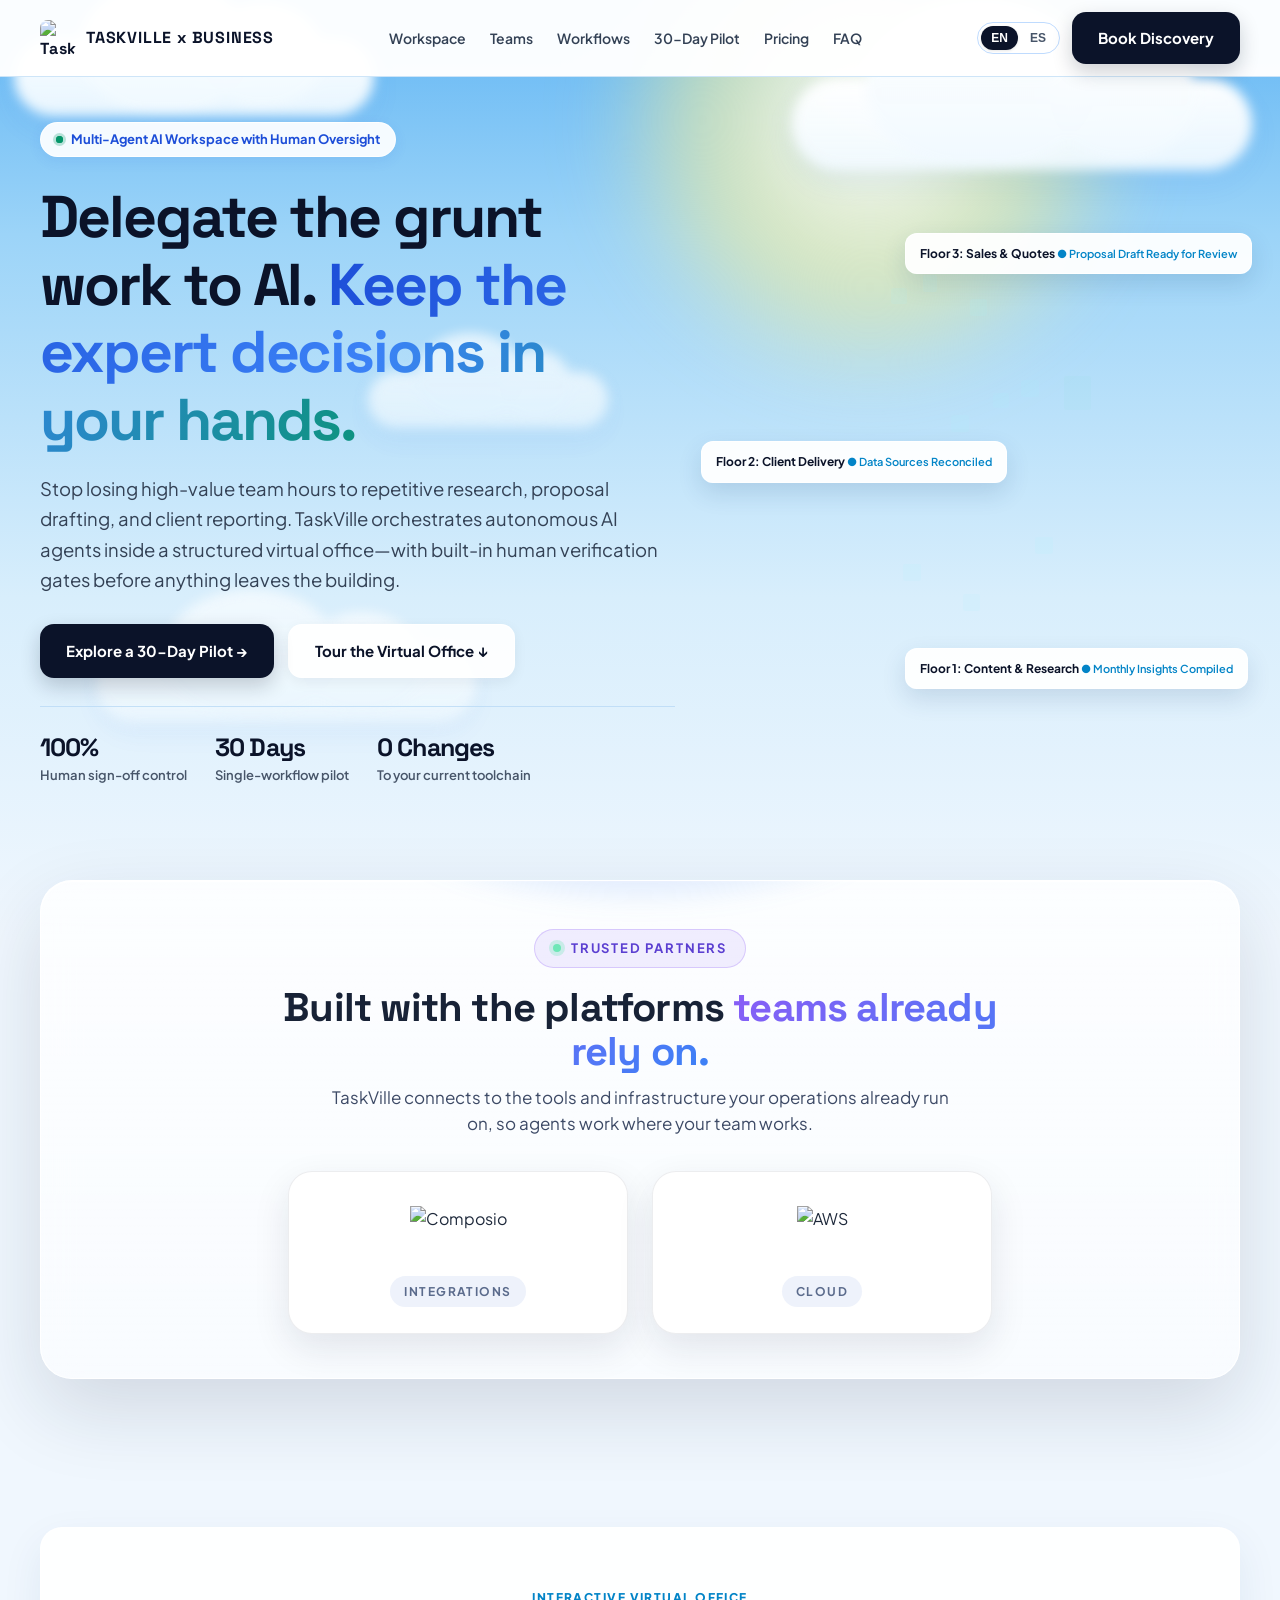
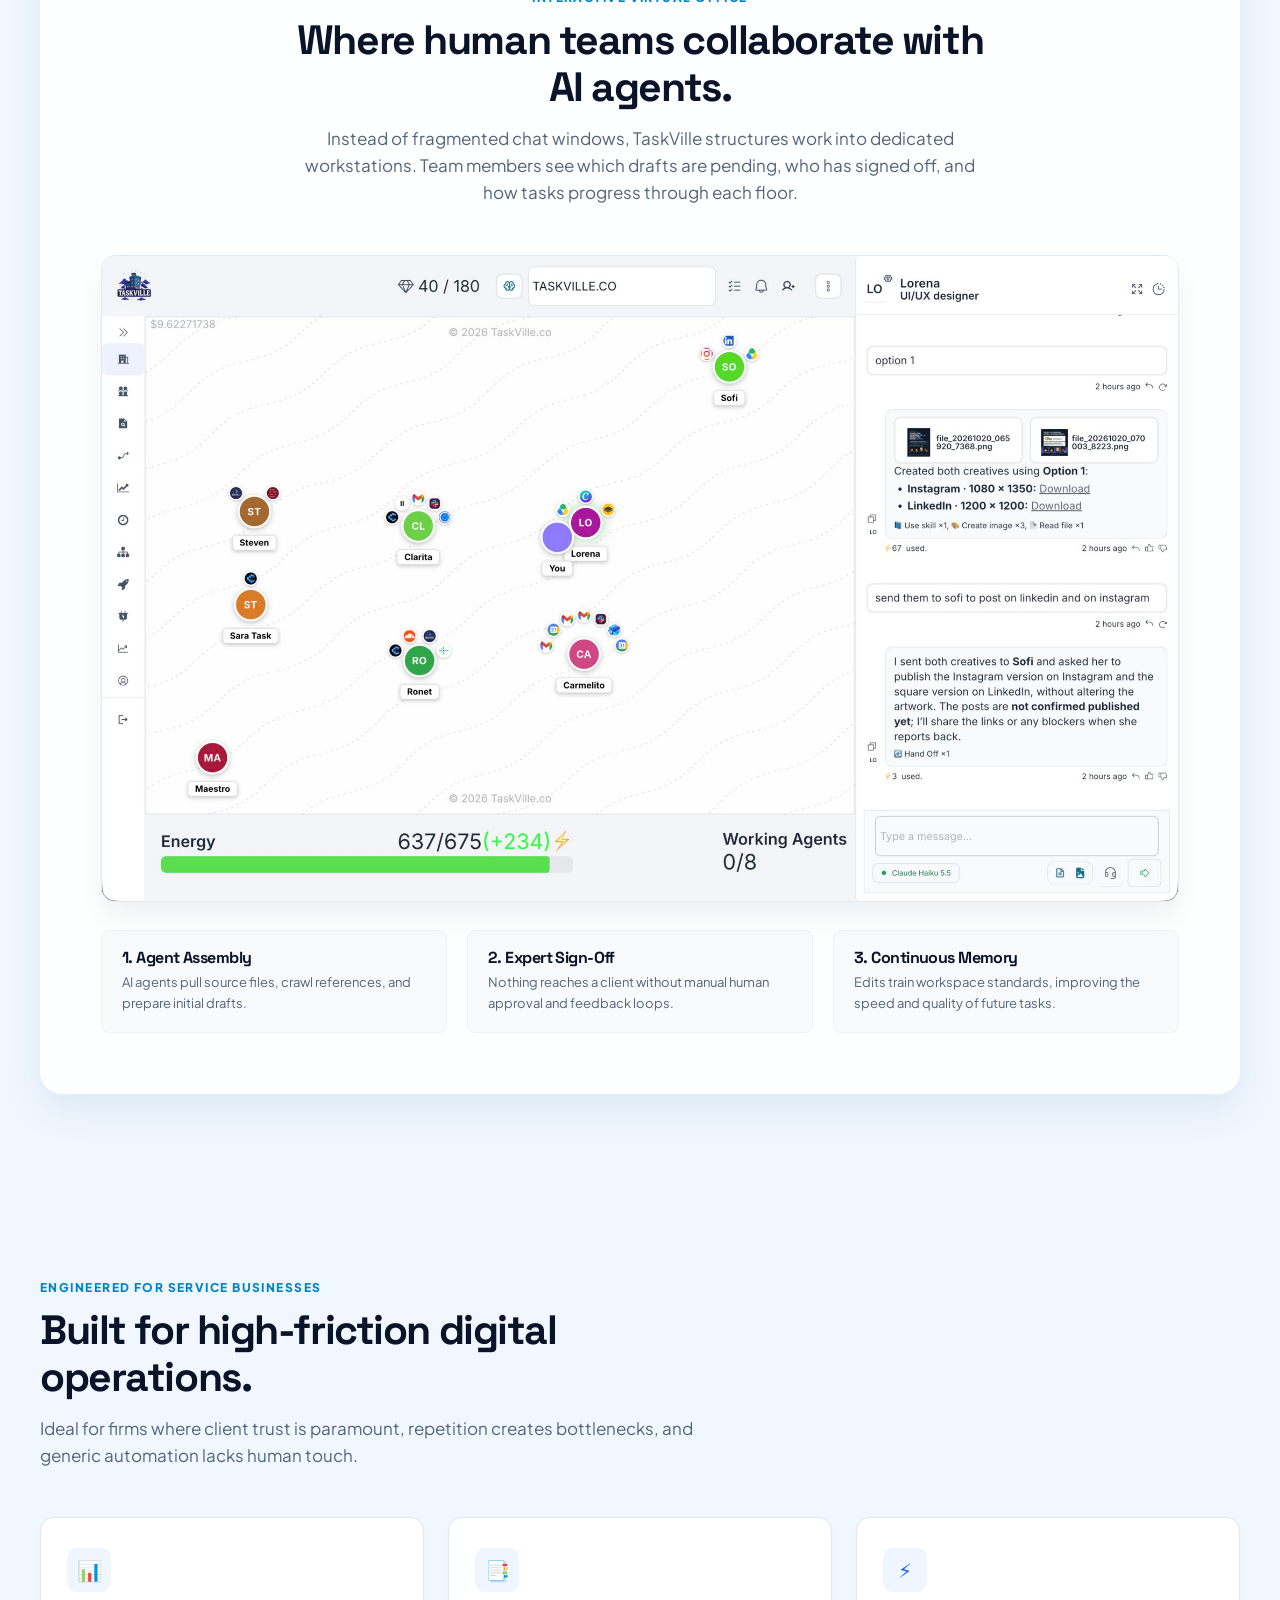
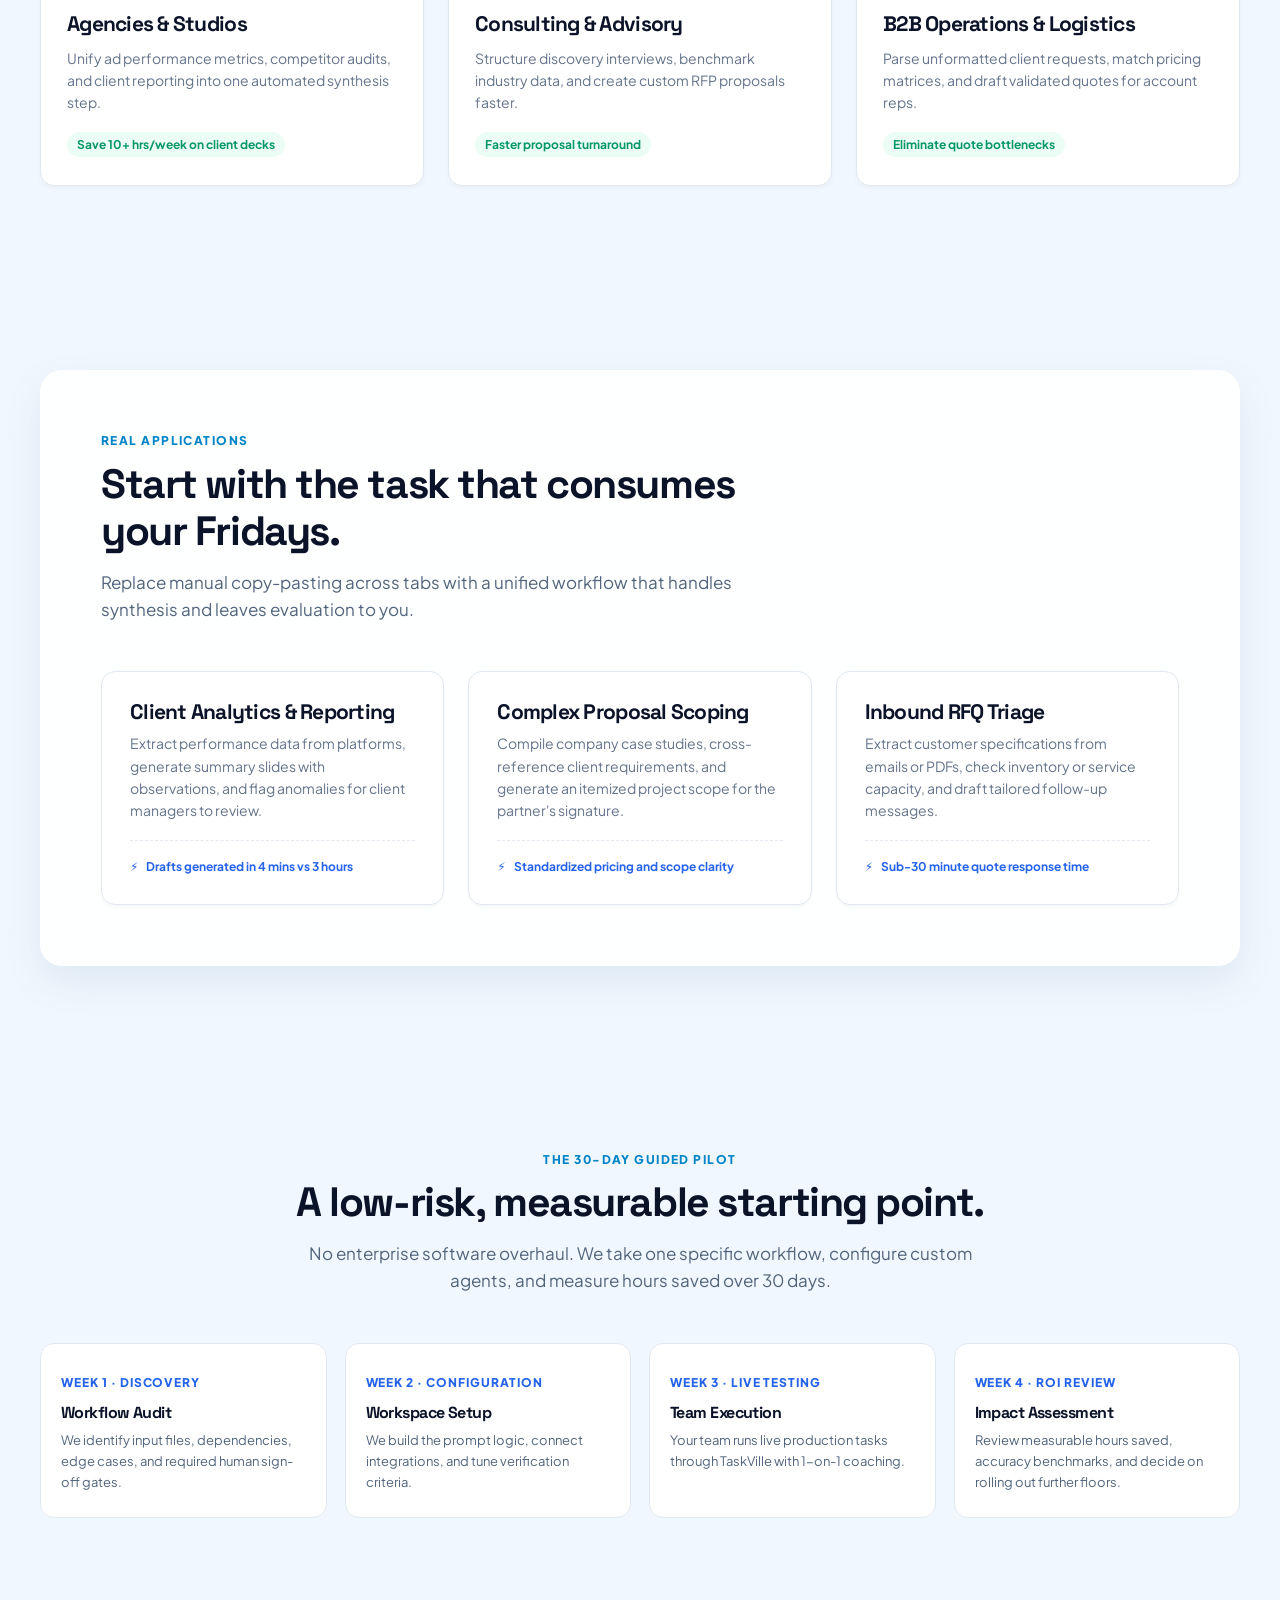
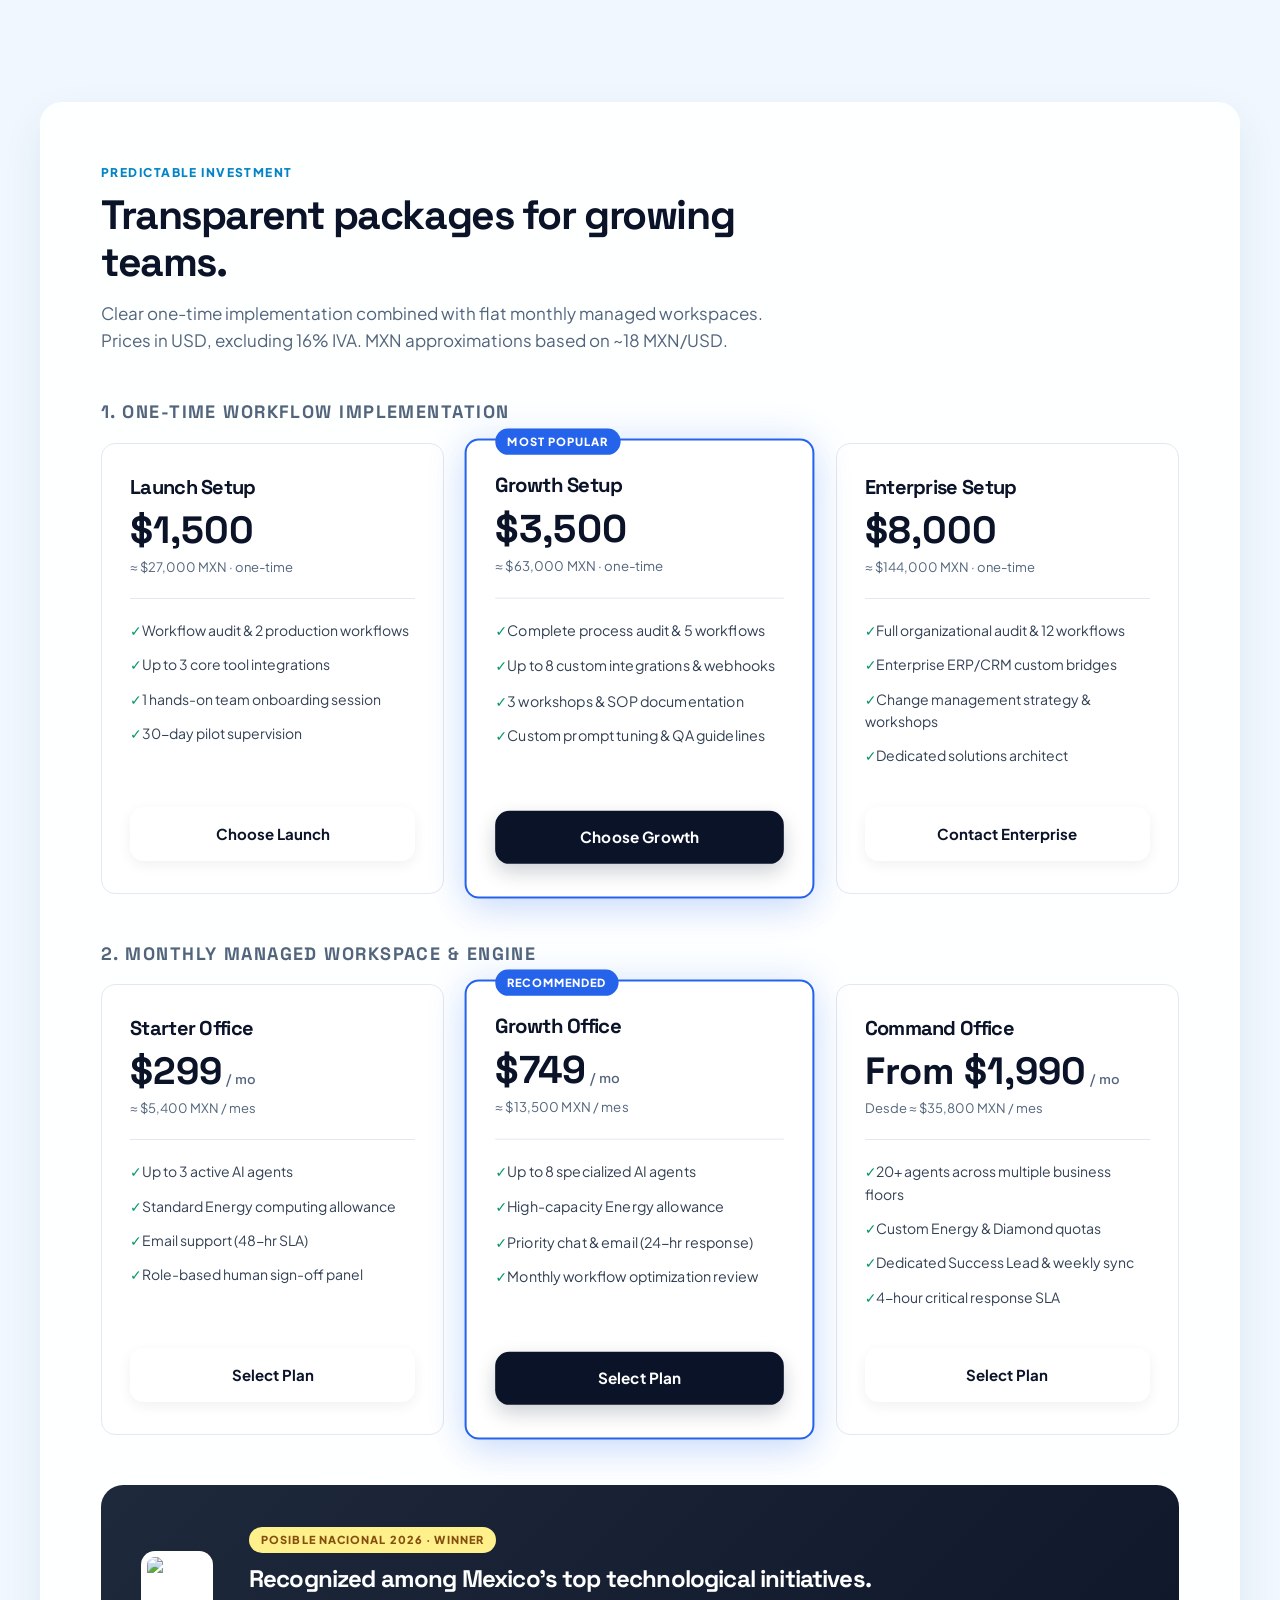
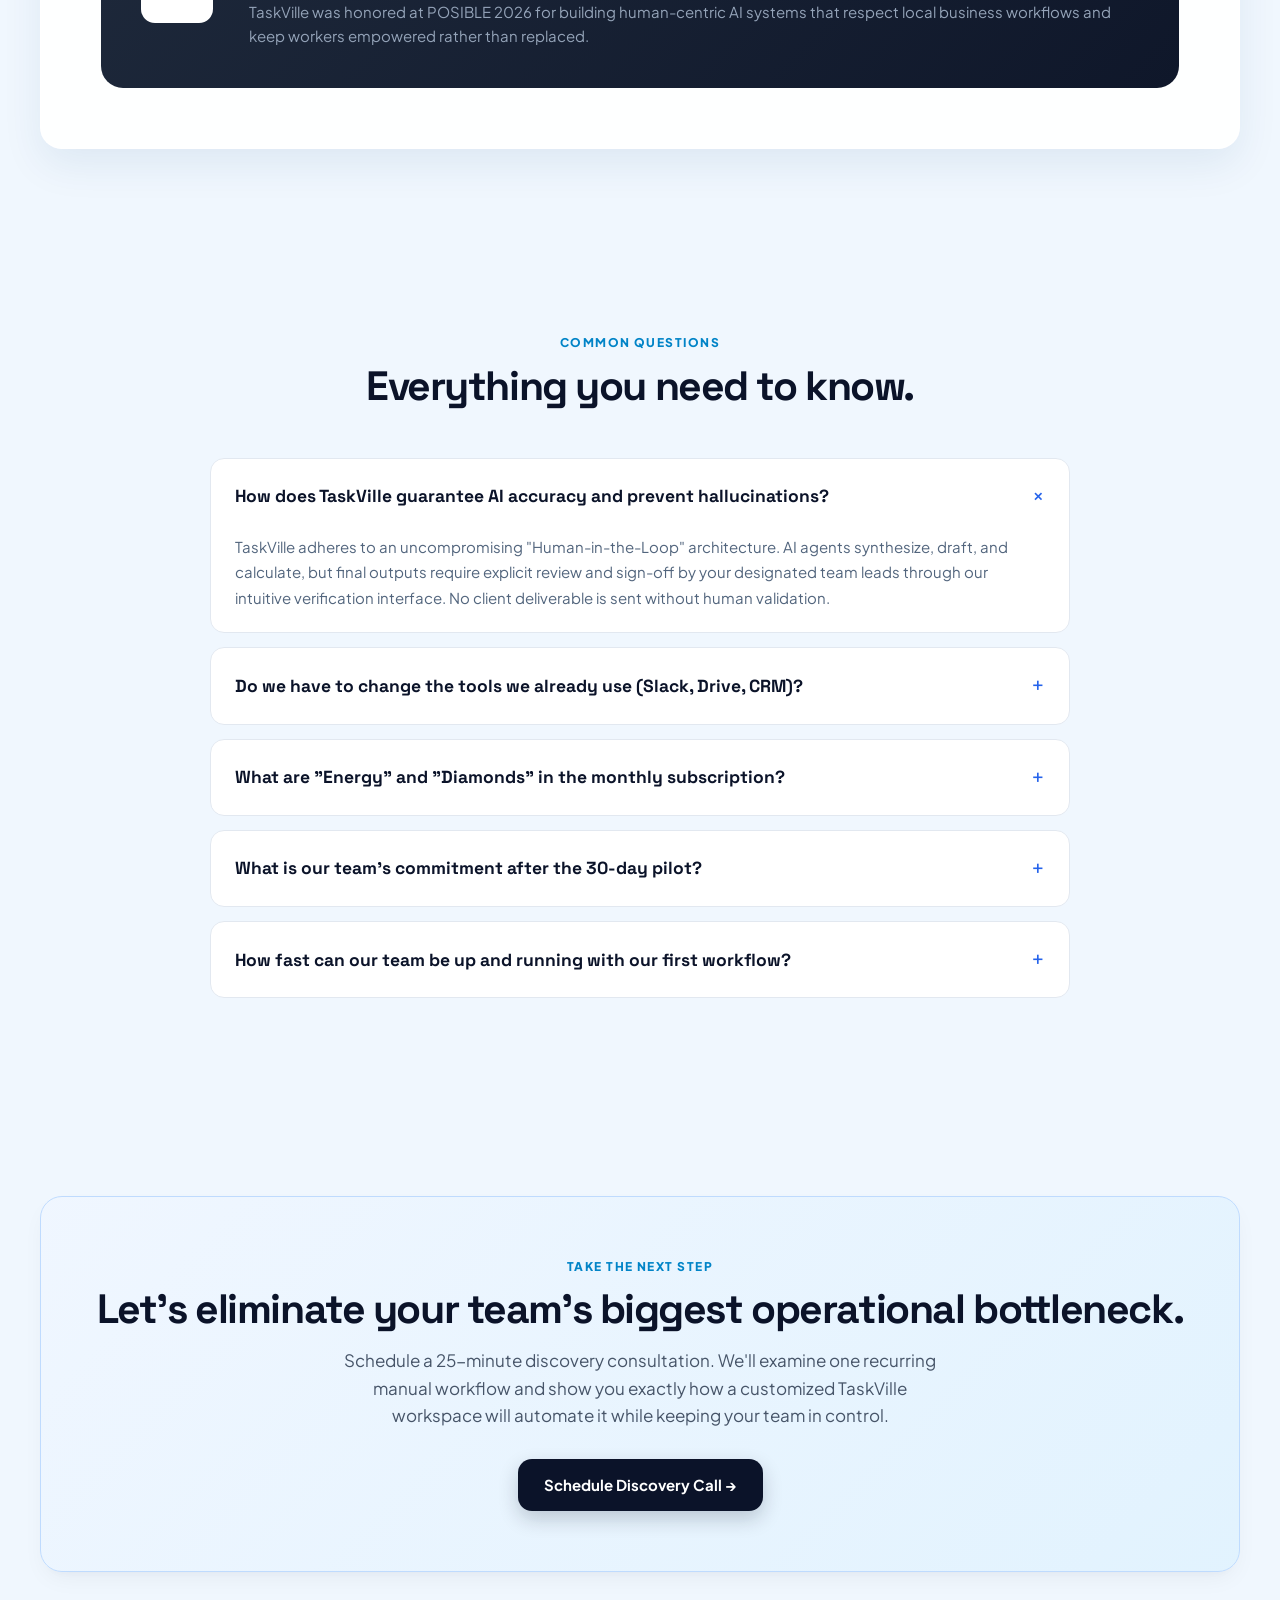
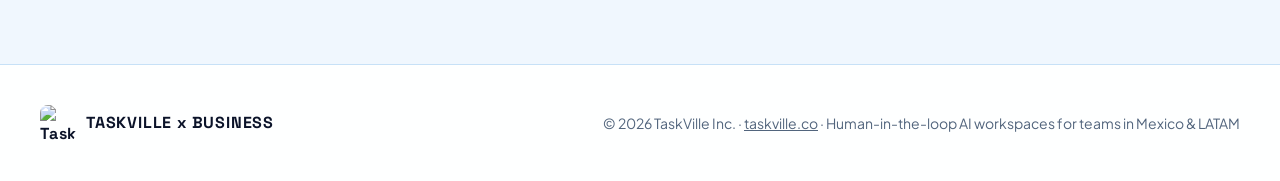
==== index.html @ 6d91b86b "Add designed Trusted partners section (Composio, AWS) after hero directly in index.html; remove scri" ====
<!doctype html>
<html lang="en">
<head>
  <meta charset="utf-8">
  <meta name="viewport" content="width=device-width, initial-scale=1">
  <title>TaskVille x Business | The Autonomous AI Workspace Guided by Human Experts</title>
  <meta name="description" content="Put repetitive operations on autopilot while retaining 100% human review. The premier AI workspace designed for Mexican and LATAM service firms.">
  <link rel="preconnect" href="https://fonts.googleapis.com">
  <link rel="preconnect" href="https://fonts.gstatic.com" crossorigin>
  <link href="https://fonts.googleapis.com/css2?family=Plus+Jakarta+Sans:wght@400;500;600;700;800&family=Space+Grotesk:wght@600;700;800&display=swap" rel="stylesheet">
  <link rel="stylesheet" href="styles.css">
  <link rel="stylesheet" href="motion.css">
  <style>
    /* Trusted partners */
    .tp-section { padding: 28px 0 56px; position: relative; z-index: 2; }
    .tp-panel { position: relative; overflow: hidden; text-align: center; padding: 48px 32px 44px; border-radius: 32px; background: linear-gradient(180deg, rgba(255,255,255,0.82), rgba(255,255,255,0.58)); border: 1px solid rgba(255,255,255,0.9); box-shadow: 0 30px 80px rgba(24,34,54,0.14), inset 0 1px 0 rgba(255,255,255,0.9); backdrop-filter: blur(18px); -webkit-backdrop-filter: blur(18px); }
    .tp-panel::before { content: ''; position: absolute; inset: -40% 20% auto 20%; height: 260px; background: radial-gradient(closest-side, rgba(139,92,246,0.22), rgba(59,130,246,0.12) 55%, transparent 75%); filter: blur(10px); pointer-events: none; }
    .tp-kicker { position: relative; display: inline-flex; align-items: center; gap: 10px; padding: 8px 18px; border-radius: 999px; font-family: 'Plus Jakarta Sans', sans-serif; font-size: 13px; font-weight: 700; letter-spacing: 0.14em; text-transform: uppercase; color: #5b3fd1; background: rgba(139,92,246,0.1); border: 1px solid rgba(139,92,246,0.25); }
    .tp-kicker i { width: 8px; height: 8px; border-radius: 50%; background: #6ee7b7; box-shadow: 0 0 0 4px rgba(110,231,183,0.3); display: inline-block; }
    .tp-title { position: relative; margin: 18px auto 10px; max-width: 760px; font-family: 'Space Grotesk', sans-serif; font-size: clamp(26px, 3.4vw, 40px); line-height: 1.1; letter-spacing: -0.02em; color: #182236; }
    .tp-title .tp-grad { background: linear-gradient(135deg, #8b5cf6, #3b82f6); -webkit-background-clip: text; background-clip: text; color: transparent; }
    .tp-sub { position: relative; margin: 0 auto 34px; max-width: 620px; font-family: 'Plus Jakarta Sans', sans-serif; font-size: 17px; line-height: 1.55; color: #3d4a66; }
    .tp-logos { position: relative; display: grid; grid-template-columns: repeat(2, minmax(0, 340px)); gap: 24px; justify-content: center; }
    .tp-logo-card { display: flex; flex-direction: column; align-items: center; justify-content: center; gap: 18px; padding: 34px 24px 26px; border-radius: 24px; background: #ffffff; border: 1px solid rgba(24,34,54,0.08); box-shadow: 0 14px 36px rgba(24,34,54,0.1); transition: transform .35s ease, box-shadow .35s ease, border-color .35s ease; }
    .tp-logo-card:hover { transform: translateY(-6px); border-color: rgba(139,92,246,0.4); box-shadow: 0 24px 54px rgba(91,63,209,0.22); }
    .tp-logo-card img { height: 52px; width: auto; max-width: 78%; display: block; object-fit: contain; }
    .tp-logo-tag { font-family: 'Plus Jakarta Sans', sans-serif; font-size: 12px; font-weight: 700; letter-spacing: 0.12em; text-transform: uppercase; color: #5b6b8c; padding: 6px 14px; border-radius: 999px; background: #eef2fb; }
    .tp-note { position: relative; margin: 28px 0 0; font-family: 'Plus Jakarta Sans', sans-serif; font-size: 14px; color: #5b6b8c; }
    @media (max-width: 680px) { .tp-panel { padding: 36px 18px 32px; border-radius: 24px; } .tp-logos { grid-template-columns: 1fr; } }
  </style>
</head>
<body data-lang="en">
  <!-- Diffused / Blurred Parallax Daylight Sky with Soft Dreamy Clouds -->
  <div class="daylight-parallax-wrapper" aria-hidden="true">
    <div class="sun-glow"></div>
    <div class="day-cloud c1"></div>
    <div class="day-cloud c2"></div>
    <div class="day-cloud c3"></div>
    <div class="day-cloud c4"></div>
  </div>

  <!-- Header / Navigation -->
  <header class="header">
    <div class="wrap nav">
      <a class="brand" href="#top">
        <img src="https://7c29b10336c7c5ef7e59bc7209cbaf71.cdn.bubble.io/f1791822396373x307512245030434200/dynamiccontent.properties.png" alt="TaskVille logo">
        TASKVILLE x BUSINESS
      </a>

      <nav class="nav-links" aria-label="Main Navigation">
        <a href="#office"><span class="en">Workspace</span><span class="es">Espacio</span></a>
        <a href="#teams"><span class="en">Teams</span><span class="es">Equipos</span></a>
        <a href="#usecases"><span class="en">Workflows</span><span class="es">Flujos</span></a>
        <a href="#pilot"><span class="en">30-Day Pilot</span><span class="es">Piloto 30 días</span></a>
        <a href="#pricing"><span class="en">Pricing</span><span class="es">Precios</span></a>
        <a href="#faq"><span class="en">FAQ</span><span class="es">Preguntas</span></a>
      </nav>

      <div class="nav-right">
        <div class="lang-switcher" aria-label="Language selection">
          <button type="button" data-lang-button="en" aria-pressed="true">EN</button>
          <button type="button" data-lang-button="es" aria-pressed="false">ES</button>
        </div>
        <a class="btn btn-primary" href="#contact">
          <span class="en">Book Discovery</span>
          <span class="es">Agendar Llamada</span>
        </a>
      </div>
    </div>
  </header>

  <main id="top">
    <!-- Hero Section -->
    <section class="hero">
      <div class="wrap hero-layout">
        <div class="hero-copy">
          <div class="badge-pill">
            <span class="dot"></span>
            <span class="en">Multi-Agent AI Workspace with Human Oversight</span>
            <span class="es">Oficina de IA Multi-Agente con Supervisión Humana</span>
          </div>

          <!-- Elevated & Punchy Hero Titles -->
          <h1 class="en">Delegate the grunt work to AI. <span class="gradient-text">Keep the expert decisions in your hands.</span></h1>
          <h1 class="es">Delega el trabajo operativo a la IA. <span class="gradient-text">Mantén el criterio experto en manos de tu equipo.</span></h1>

          <p class="lead en">
            Stop losing high-value team hours to repetitive research, proposal drafting, and client reporting. TaskVille orchestrates autonomous AI agents inside a structured virtual office—with built-in human verification gates before anything leaves the building.
          </p>
          <p class="lead es">
            Deja de quemar el talento de tu equipo en reportes repetitivos, borradores de propuestas y búsqueda de datos. TaskVille coordina agentes de IA autónomos en una oficina virtual estructurada con filtros de revisión humana obligatorios antes de cada entrega.
          </p>

          <div style="display: flex; gap: 14px; flex-wrap: wrap;">
            <a class="btn btn-primary" href="#contact">
              <span class="en">Explore a 30-Day Pilot →</span>
              <span class="es">Explorar Piloto de 30 Días →</span>
            </a>
            <a class="btn btn-secondary" href="#office">
              <span class="en">Tour the Virtual Office ↓</span>
              <span class="es">Conocer la Oficina Virtual ↓</span>
            </a>
          </div>

          <div class="hero-metrics">
            <div class="hero-metric-item">
              <h4>100%</h4>
              <span class="en">Human sign-off control</span>
              <span class="es">Control y aprobación humana</span>
            </div>
            <div class="hero-metric-item">
              <h4>30 Days</h4>
              <span class="en">Single-workflow pilot</span>
              <span class="es">Piloto enfocado sin riesgo</span>
            </div>
            <div class="hero-metric-item">
              <h4>0 Changes</h4>
              <span class="en">To your current toolchain</span>
              <span class="es">Sin alterar tus herramientas</span>
            </div>
          </div>
        </div>

        <!-- Freestanding Building Visual (No card container, no border, pure alpha drop-shadow) -->
        <div class="hero-visual">
          <div class="tower-freestanding">
            <img src="https://7c29b10336c7c5ef7e59bc7209cbaf71.cdn.bubble.io/f1792485103176x644709222852288800/Gemini_Generated_Image_unfa4unfa4unfa4u.png" alt="TaskVille multi-floor virtual workspace showing sales, operations, and marketing agents collaborating" width="928" height="1152">
            
            <div class="floor-callout callout-sales">
              <span class="en">Floor 3: Sales & Quotes</span>
              <span class="es">Piso 3: Ventas y Cotizaciones</span>
              <small class="en">● Proposal Draft Ready for Review</small>
              <small class="es">● Borrador listo para revisión</small>
            </div>
            <div class="floor-callout callout-ops">
              <span class="en">Floor 2: Client Delivery</span>
              <span class="es">Piso 2: Operaciones y Entrega</span>
              <small class="en">● Data Sources Reconciled</small>
              <small class="es">● Fuentes de datos conciliadas</small>
            </div>
            <div class="floor-callout callout-marketing">
              <span class="en">Floor 1: Content & Research</span>
              <span class="es">Piso 1: Contenido e Investigación</span>
              <small class="en">● Monthly Insights Compiled</small>
              <small class="es">● Reporte mensual compilado</small>
            </div>
          </div>
        </div>
      </div>
    </section>

    <!-- Trusted Partners -->
    <section class="tp-section" id="partners" aria-label="Trusted partners">
      <div class="wrap">
        <div class="tp-panel">
          <span class="tp-kicker"><i></i><span class="en">Trusted partners</span><span class="es">Socios de confianza</span></span>
          <h2 class="tp-title en">Built with the platforms <span class="tp-grad">teams already rely on.</span></h2>
          <h2 class="tp-title es">Construido con las plataformas <span class="tp-grad">en las que ya confían los equipos.</span></h2>
          <p class="tp-sub en">TaskVille connects to the tools and infrastructure your operations already run on, so agents work where your team works.</p>
          <p class="tp-sub es">TaskVille se conecta con las herramientas e infraestructura que tu operación ya usa, para que los agentes trabajen donde trabaja tu equipo.</p>

          <div class="tp-logos">
            <div class="tp-logo-card">
              <img src="https://cdn.jsdelivr.net/gh/glincker/thesvg@main/public/icons/composio/default.svg" alt="Composio" loading="lazy">
              <span class="tp-logo-tag"><span class="en">Integrations</span><span class="es">Integraciones</span></span>
            </div>
            <div class="tp-logo-card">
              <img src="https://cdn.jsdelivr.net/gh/glincker/thesvg@main/public/icons/aws/default.svg" alt="AWS" loading="lazy">
              <span class="tp-logo-tag"><span class="en">Cloud</span><span class="es">Nube</span></span>
            </div>
          </div>
        </div>
      </div>
    </section>

    <!-- Virtual Office Workspace -->
    <section id="office">
      <div class="wrap">
        <div class="surface-panel">
          <div class="section-intro centered">
            <span class="kicker"><span class="en">Interactive Virtual Office</span><span class="es">Oficina Virtual Interactiva</span></span>
            <h2 class="en">Where human teams collaborate with AI agents.</h2>
            <h2 class="es">Donde tu equipo colabora con agentes de IA.</h2>
            <p class="en">Instead of fragmented chat windows, TaskVille structures work into dedicated workstations. Team members see which drafts are pending, who has signed off, and how tasks progress through each floor.</p>
            <p class="es">En vez de pestañas dispersas de chat, TaskVille estructura las labores en estaciones claras. Cada persona ve qué borradores están pendientes, quién autorizó y el avance en cada piso.</p>
          </div>

          <div class="office-preview">
            <img src="taskville-office-preview.jpg" alt="TaskVille pixel-art virtual office with agents and human team members" width="1536" height="950">
          </div>

          <div class="office-meta-bar">
            <div class="meta-box">
              <h4 class="en">1. Agent Assembly</h4>
              <h4 class="es">1. Ensamblado de Agentes</h4>
              <p class="en">AI agents pull source files, crawl references, and prepare initial drafts.</p>
              <p class="es">Los agentes recopilan insumos, consultan fuentes y preparan borradores.</p>
            </div>
            <div class="meta-box">
              <h4 class="en">2. Expert Sign-Off</h4>
              <h4 class="es">2. Aprobación Experta</h4>
              <p class="en">Nothing reaches a client without manual human approval and feedback loops.</p>
              <p class="es">Nada llega al cliente sin validación humana manual y ajustes del equipo.</p>
            </div>
            <div class="meta-box">
              <h4 class="en">3. Continuous Memory</h4>
              <h4 class="es">3. Memoria Continua</h4>
              <p class="en">Edits train workspace standards, improving the speed and quality of future tasks.</p>
              <p class="es">Cada corrección alimenta el contexto de la empresa, elevando la calidad futura.</p>
            </div>
          </div>
        </div>
      </div>
    </section>

    <!-- Who It's For -->
    <section id="teams">
      <div class="wrap">
        <div class="section-intro">
          <span class="kicker"><span class="en">Engineered for Service Businesses</span><span class="es">Diseñado para Empresas de Servicios</span></span>
          <h2 class="en">Built for high-friction digital operations.</h2>
          <h2 class="es">Hecho para operaciones digitales de alta demanda.</h2>
          <p class="en">Ideal for firms where client trust is paramount, repetition creates bottlenecks, and generic automation lacks human touch.</p>
          <p class="es">Ideal para empresas donde la confianza del cliente es clave, la repetición satura y la automatización genérica se siente fría.</p>
        </div>

        <div class="three-card-grid">
          <article class="team-card">
            <div class="icon-box">📊</div>
            <h3 class="en">Agencies & Studios</h3>
            <h3 class="es">Agencias y Creativos</h3>
            <p class="en">Unify ad performance metrics, competitor audits, and client reporting into one automated synthesis step.</p>
            <p class="es">Unifica métricas de pauta, análisis de competidores e informes ejecutivos en un flujo automatizado de síntesis.</p>
            <span class="highlight-pill en">Save 10+ hrs/week on client decks</span>
            <span class="highlight-pill es">Ahorra +10 hrs/sem en reportes</span>
          </article>

          <article class="team-card">
            <div class="icon-box">📑</div>
            <h3 class="en">Consulting & Advisory</h3>
            <h3 class="es">Consultoría y Asesoría</h3>
            <p class="en">Structure discovery interviews, benchmark industry data, and create custom RFP proposals faster.</p>
            <p class="es">Estructura minutas de diagnóstico, sondeos de mercado y borradores de propuestas RFP con agilidad.</p>
            <span class="highlight-pill en">Faster proposal turnaround</span>
            <span class="highlight-pill es">Respuesta récord a licitaciones</span>
          </article>

          <article class="team-card">
            <div class="icon-box">⚡</div>
            <h3 class="en">B2B Operations & Logistics</h3>
            <h3 class="es">Servicios B2B y Logística</h3>
            <p class="en">Parse unformatted client requests, match pricing matrices, and draft validated quotes for account reps.</p>
            <p class="es">Procesa solicitudes de clientes, aplica matrices de cotización y genera borradores listos para el ejecutivo.</p>
            <span class="highlight-pill en">Eliminate quote bottlenecks</span>
            <span class="highlight-pill es">Elimina cuellos de botella</span>
          </article>
        </div>
      </div>
    </section>

    <!-- Workflow Examples -->
    <section id="usecases">
      <div class="wrap">
        <div class="surface-panel">
          <div class="section-intro">
            <span class="kicker"><span class="en">Real Applications</span><span class="es">Casos de Uso Concretos</span></span>
            <h2 class="en">Start with the task that consumes your Fridays.</h2>
            <h2 class="es">Empieza por la tarea que satura tus viernes.</h2>
            <p class="en">Replace manual copy-pasting across tabs with a unified workflow that handles synthesis and leaves evaluation to you.</p>
            <p class="es">Sustituye el copiar y pegar entre mil pestañas por un proceso único que sintetiza y te permite evaluar con calma.</p>
          </div>

          <div class="three-card-grid">
            <article class="workflow-card">
              <div>
                <h3 class="en">Client Analytics & Reporting</h3>
                <h3 class="es">Analítica y Reportes de Cliente</h3>
                <p class="en">Extract performance data from platforms, generate summary slides with observations, and flag anomalies for client managers to review.</p>
                <p class="es">Extrae datos de pauta, redacta notas explicativas e identifica anomalías para que el account manager las revise en minutos.</p>
              </div>
              <div class="flow-badge">
                <span>⚡</span>
                <span class="en">Drafts generated in 4 mins vs 3 hours</span>
                <span class="es">Borrador en 4 mins en lugar de 3 horas</span>
              </div>
            </article>

            <article class="workflow-card">
              <div>
                <h3 class="en">Complex Proposal Scoping</h3>
                <h3 class="es">Alcance de Propuestas y RFPs</h3>
                <p class="en">Compile company case studies, cross-reference client requirements, and generate an itemized project scope for the partner's signature.</p>
                <p class="es">Cruza requerimientos del cliente con casos de éxito previos y arma un alcance detallado listo para la firma del socio.</p>
              </div>
              <div class="flow-badge">
                <span>⚡</span>
                <span class="en">Standardized pricing and scope clarity</span>
                <span class="es">Cotizaciones estandarizadas sin errores</span>
              </div>
            </article>

            <article class="workflow-card">
              <div>
                <h3 class="en">Inbound RFQ Triage</h3>
                <h3 class="es">Recepción y Filtro de RFQs</h3>
                <p class="en">Extract customer specifications from emails or PDFs, check inventory or service capacity, and draft tailored follow-up messages.</p>
                <p class="es">Extrae especificaciones desde correos o PDFs, valida capacidad operativa y redacta la respuesta lista para enviar.</p>
              </div>
              <div class="flow-badge">
                <span>⚡</span>
                <span class="en">Sub-30 minute quote response time</span>
                <span class="es">Respuesta a clientes en menos de 30 mins</span>
              </div>
            </article>
          </div>
        </div>
      </div>
    </section>

    <!-- 30-Day Pilot Framework -->
    <section id="pilot">
      <div class="wrap">
        <div class="section-intro centered">
          <span class="kicker"><span class="en">The 30-Day Guided Pilot</span><span class="es">Piloto Guiado de 30 Días</span></span>
          <h2 class="en">A low-risk, measurable starting point.</h2>
          <h2 class="es">Un inicio medible y sin fricción técnica.</h2>
          <p class="en">No enterprise software overhaul. We take one specific workflow, configure custom agents, and measure hours saved over 30 days.</p>
          <p class="es">Sin migraciones complejas. Seleccionamos un proceso concreto, configuramos agentes a medida y evaluamos el ahorro real durante 30 días.</p>
        </div>

        <div class="steps-grid">
          <div class="step-box">
            <span class="step-num">WEEK 1 · DISCOVERY</span>
            <h4 class="en">Workflow Audit</h4>
            <h4 class="es">Auditoría del Flujo</h4>
            <p class="en">We identify input files, dependencies, edge cases, and required human sign-off gates.</p>
            <p class="es">Mapeamos archivos de entrada, dependencias, excepciones y puntos de control humano.</p>
          </div>

          <div class="step-box">
            <span class="step-num">WEEK 2 · CONFIGURATION</span>
            <h4 class="en">Workspace Setup</h4>
            <h4 class="es">Configuración</h4>
            <p class="en">We build the prompt logic, connect integrations, and tune verification criteria.</p>
            <p class="es">Conectamos integraciones, configuramos la lógica de los agentes y criterios de revisión.</p>
          </div>

          <div class="step-box">
            <span class="step-num">WEEK 3 · LIVE TESTING</span>
            <h4 class="en">Team Execution</h4>
            <h4 class="es">Ejecución en Vivo</h4>
            <p class="en">Your team runs live production tasks through TaskVille with 1-on-1 coaching.</p>
            <p class="es">Tu equipo procesa tareas reales con acompañamiento técnico directo y soporte rápido.</p>
          </div>

          <div class="step-box">
            <span class="step-num">WEEK 4 · ROI REVIEW</span>
            <h4 class="en">Impact Assessment</h4>
            <h4 class="es">Evaluación de Retorno</h4>
            <p class="en">Review measurable hours saved, accuracy benchmarks, and decide on rolling out further floors.</p>
            <p class="es">Revisamos horas ahorradas, calidad de entrega y definimos si expandir a más áreas.</p>
          </div>
        </div>
      </div>
    </section>

    <!-- Pricing Section -->
    <section id="pricing">
      <div class="wrap">
        <div class="surface-panel">
          <div class="section-intro">
            <span class="kicker"><span class="en">Predictable Investment</span><span class="es">Inversión Clara y Transparente</span></span>
            <h2 class="en">Transparent packages for growing teams.</h2>
            <h2 class="es">Precios transparentes para empresas en crecimiento.</h2>
            <p class="en">Clear one-time implementation combined with flat monthly managed workspaces. Prices in USD, excluding 16% IVA. MXN approximations based on ~18 MXN/USD.</p>
            <p class="es">Implementación única combinada con un abono mensual predecible. Precios en USD + 16% IVA. Montos MXN estimados al tipo de cambio de ~$18 MXN/USD.</p>
          </div>

          <!-- Implementation Tier -->
          <div class="pricing-tier-group">
            <div class="pricing-title-row">
              <h3 class="en">1. One-Time Workflow Implementation</h3>
              <h3 class="es">1. Configuración e Implementación (Única Vez)</h3>
            </div>
            <div class="pricing-grid">
              <article class="pricing-card">
                <h4 class="en">Launch Setup</h4>
                <h4 class="es">Configuración Launch</h4>
                <div class="price-num">$1,500</div>
                <div class="price-mxn">≈ $27,000 MXN · one-time</div>
                <hr>
                <ul class="feature-list">
                  <li class="en">Workflow audit & 2 production workflows</li>
                  <li class="es">Auditoría y 2 flujos en producción</li>
                  <li class="en">Up to 3 core tool integrations</li>
                  <li class="es">Hasta 3 integraciones principales</li>
                  <li class="en">1 hands-on team onboarding session</li>
                  <li class="es">1 sesión de capacitación práctica</li>
                  <li class="en">30-day pilot supervision</li>
                  <li class="es">Acompañamiento durante el piloto</li>
                </ul>
                <a class="btn btn-secondary" href="#contact"><span class="en">Choose Launch</span><span class="es">Elegir Launch</span></a>
              </article>

              <article class="pricing-card popular">
                <span class="popular-tag"><span class="en">Most Popular</span><span class="es">Más Elegido</span></span>
                <h4 class="en">Growth Setup</h4>
                <h4 class="es">Configuración Growth</h4>
                <div class="price-num">$3,500</div>
                <div class="price-mxn">≈ $63,000 MXN · one-time</div>
                <hr>
                <ul class="feature-list">
                  <li class="en">Complete process audit & 5 workflows</li>
                  <li class="es">Auditoría completa y hasta 5 flujos</li>
                  <li class="en">Up to 8 custom integrations & webhooks</li>
                  <li class="es">Hasta 8 integraciones y webhooks</li>
                  <li class="en">3 workshops & SOP documentation</li>
                  <li class="es">3 talleres y documentación operativa</li>
                  <li class="en">Custom prompt tuning & QA guidelines</li>
                  <li class="es">Ajuste fino de prompts y manual de QA</li>
                </ul>
                <a class="btn btn-primary" href="#contact"><span class="en">Choose Growth</span><span class="es">Elegir Growth</span></a>
              </article>

              <article class="pricing-card">
                <h4 class="en">Enterprise Setup</h4>
                <h4 class="es">Configuración Enterprise</h4>
                <div class="price-num">$8,000</div>
                <div class="price-mxn">≈ $144,000 MXN · one-time</div>
                <hr>
                <ul class="feature-list">
                  <li class="en">Full organizational audit & 12 workflows</li>
                  <li class="es">Auditoría profunda y hasta 12 flujos</li>
                  <li class="en">Enterprise ERP/CRM custom bridges</li>
                  <li class="es">Conexión con ERP/CRM corporativos</li>
                  <li class="en">Change management strategy & workshops</li>
                  <li class="es">Plan integral de adopción tecnológica</li>
                  <li class="en">Dedicated solutions architect</li>
                  <li class="es">Arquitecto de soluciones dedicado</li>
                </ul>
                <a class="btn btn-secondary" href="#contact"><span class="en">Contact Enterprise</span><span class="es">Contactar Enterprise</span></a>
              </article>
            </div>
          </div>

          <!-- Monthly Subscription Tier -->
          <div class="pricing-tier-group" style="margin-top: 50px;">
            <div class="pricing-title-row">
              <h3 class="en">2. Monthly Managed Workspace & Engine</h3>
              <h3 class="es">2. Suscripción Mensual de Oficina Administrada</h3>
            </div>
            <div class="pricing-grid">
              <article class="pricing-card">
                <h4 class="en">Starter Office</h4>
                <h4 class="es">Oficina Starter</h4>
                <div class="price-num">$299<span class="price-period"> / mo</span></div>
                <div class="price-mxn">≈ $5,400 MXN / mes</div>
                <hr>
                <ul class="feature-list">
                  <li class="en">Up to 3 active AI agents</li>
                  <li class="es">Hasta 3 agentes activos de IA</li>
                  <li class="en">Standard Energy computing allowance</li>
                  <li class="es">Cuota estándar de cómputo Energy</li>
                  <li class="en">Email support (48-hr SLA)</li>
                  <li class="es">Soporte por correo (SLA 48 hrs)</li>
                  <li class="en">Role-based human sign-off panel</li>
                  <li class="es">Panel de control de aprobaciones</li>
                </ul>
                <a class="btn btn-secondary" href="#contact"><span class="en">Select Plan</span><span class="es">Seleccionar Plan</span></a>
              </article>

              <article class="pricing-card popular">
                <span class="popular-tag"><span class="en">Recommended</span><span class="es">Recomendado</span></span>
                <h4 class="en">Growth Office</h4>
                <h4 class="es">Oficina Growth</h4>
                <div class="price-num">$749<span class="price-period"> / mo</span></div>
                <div class="price-mxn">≈ $13,500 MXN / mes</div>
                <hr>
                <ul class="feature-list">
                  <li class="en">Up to 8 specialized AI agents</li>
                  <li class="es">Hasta 8 agentes especializados</li>
                  <li class="en">High-capacity Energy allowance</li>
                  <li class="es">Paquete ampliado de cómputo Energy</li>
                  <li class="en">Priority chat & email (24-hr response)</li>
                  <li class="es">Atención prioritaria chat/correo (24 hrs)</li>
                  <li class="en">Monthly workflow optimization review</li>
                  <li class="es">Sesión mensual de optimización de flujos</li>
                </ul>
                <a class="btn btn-primary" href="#contact"><span class="en">Select Plan</span><span class="es">Seleccionar Plan</span></a>
              </article>

              <article class="pricing-card">
                <h4 class="en">Command Office</h4>
                <h4 class="es">Oficina Command</h4>
                <div class="price-num">From $1,990<span class="price-period"> / mo</span></div>
                <div class="price-mxn">Desde ≈ $35,800 MXN / mes</div>
                <hr>
                <ul class="feature-list">
                  <li class="en">20+ agents across multiple business floors</li>
                  <li class="es">20+ agentes en múltiples departamentos</li>
                  <li class="en">Custom Energy & Diamond quotas</li>
                  <li class="es">Cuota personalizada de Energy y Diamonds</li>
                  <li class="en">Dedicated Success Lead & weekly sync</li>
                  <li class="es">Gerente de éxito dedicado y sync semanal</li>
                  <li class="en">4-hour critical response SLA</li>
                  <li class="es">SLA crítico de 4 horas</li>
                </ul>
                <a class="btn btn-secondary" href="#contact"><span class="en">Select Plan</span><span class="es">Seleccionar Plan</span></a>
              </article>
            </div>
          </div>

          <!-- Social Proof / Award -->
          <div class="award-card">
            <img src="https://7c29b10336c7c5ef7e59bc7209cbaf71.cdn.bubble.io/f1791822396373x307512245030434200/dynamiccontent.properties.png" alt="TaskVille Award">
            <div>
              <span class="award-badge-pill">POSIBLE NACIONAL 2026 · <span class="en">WINNER</span><span class="es">GANADOR</span></span>
              <h3 class="en">Recognized among Mexico's top technological initiatives.</h3>
              <h3 class="es">Reconocido como proyecto tecnológico destacado en México.</h3>
              <p class="en">TaskVille was honored at POSIBLE 2026 for building human-centric AI systems that respect local business workflows and keep workers empowered rather than replaced.</p>
              <p class="es">TaskVille fue galardonado en POSIBLE 2026 por crear inteligencia artificial centrada en las personas, respetando la dinámica empresarial local y potenciando al talento humano.</p>
            </div>
          </div>
        </div>
      </div>
    </section>

    <!-- FAQ Section (Fully Bilingual EN & ES) -->
    <section id="faq">
      <div class="wrap">
        <div class="section-intro centered">
          <span class="kicker"><span class="en">Common Questions</span><span class="es">Preguntas Frecuentes</span></span>
          <h2 class="en">Everything you need to know.</h2>
          <h2 class="es">Todo lo que necesitas saber antes de empezar.</h2>
        </div>

        <div class="faq-wrapper">
          <details class="faq-item" open>
            <summary>
              <span class="en">How does TaskVille guarantee AI accuracy and prevent hallucinations?</span>
              <span class="es">¿Cómo garantiza TaskVille la precisión y evita alucinaciones de la IA?</span>
            </summary>
            <div class="faq-content">
              <p class="en">TaskVille adheres to an uncompromising "Human-in-the-Loop" architecture. AI agents synthesize, draft, and calculate, but final outputs require explicit review and sign-off by your designated team leads through our intuitive verification interface. No client deliverable is sent without human validation.</p>
              <p class="es">TaskVille opera bajo una estricta arquitectura de supervisión humana ("Human-in-the-Loop"). Los agentes investigan y preparan borradores, pero ningún entregable final sale sin la revisión y aprobación explícita de tus líderes de equipo en la plataforma.</p>
            </div>
          </details>

          <details class="faq-item">
            <summary>
              <span class="en">Do we have to change the tools we already use (Slack, Drive, CRM)?</span>
              <span class="es">¿Tenemos que cambiar o migrar nuestras herramientas actuales (Drive, Slack, CRM)?</span>
            </summary>
            <div class="faq-content">
              <p class="en">Not at all. TaskVille acts as an orchestration layer on top of your existing software stack. Agents ingest files from Google Drive, submit instant notifications to Slack, and feed approved drafts directly into your existing CRM or project management tools.</p>
              <p class="es">Para nada. TaskVille funciona como una capa de orquestación que se conecta a tus herramientas actuales. Los agentes leen archivos desde Google Drive, envían notificaciones a Slack y depositan los borradores aprobados directamente en tu CRM o gestor de proyectos.</p>
            </div>
          </details>

          <details class="faq-item">
            <summary>
              <span class="en">What are "Energy" and "Diamonds" in the monthly subscription?</span>
              <span class="es">¿Qué significan "Energy" y "Diamonds" en los planes mensuales?</span>
            </summary>
            <div class="faq-content">
              <p class="en">Diamonds are your hiring budget. Hiring an agent spends them, and letting that agent go refunds them. Energy is your daily usage for agent messages, and it refills every day. Your plan sets how much of each you get.</p>
              <p class="es">Los diamantes son tu presupuesto para contratar agentes. Contratar un agente los gasta, y despedirlo los devuelve. Energy es tu uso diario para los mensajes de los agentes y se recarga cada día. Tu plan define cuánto recibes de cada uno.</p>
            </div>
          </details>

          <details class="faq-item">
            <summary>
              <span class="en">What is our team's commitment after the 30-day pilot?</span>
              <span class="es">¿Cuál es el compromiso de nuestro equipo tras concluir el piloto de 30 días?</span>
            </summary>
            <div class="faq-content">
              <p class="en">There is zero lock-in or forced renewal. At the end of 30 days, we review measurable hours saved and return on investment together. If you choose not to proceed with a monthly office subscription, you retain all generated SOPs, process architecture, and documentation created during discovery.</p>
              <p class="es">Cero compromisos forzosos ni letras chiquitas. Al término de los 30 días evaluamos juntos las horas ahorradas y el retorno de inversión. Si decides no continuar con la suscripción mensual, tu empresa conserva toda la documentación, manuales y mapeos de procesos desarrollados durante el diagnóstico.</p>
            </div>
          </details>

          <details class="faq-item">
            <summary>
              <span class="en">How fast can our team be up and running with our first workflow?</span>
              <span class="es">¿Qué tan rápido puede nuestro equipo tener activo su primer flujo de trabajo?</span>
            </summary>
            <div class="faq-content">
              <p class="en">Our discovery phase takes 3 to 5 business days, and configuration is completed during Week 2. By Week 3, your team is actively running live production tasks through your custom TaskVille workstations with dedicated coaching.</p>
              <p class="es">La fase de diagnóstico toma entre 3 y 5 días hábiles, y la configuración técnica se completa en la segunda semana. Para la semana 3, tu equipo ya estará procesando tareas reales en producción dentro de sus estaciones de trabajo con acompañamiento técnico directo.</p>
            </div>
          </details>
        </div>
      </div>
    </section>

    <!-- Contact & Final CTA -->
    <section id="contact">
      <div class="wrap">
        <div class="final-cta">
          <span class="kicker"><span class="en">Take the Next Step</span><span class="es">El Siguiente Paso</span></span>
          <h2 class="en">Let's eliminate your team's biggest operational bottleneck.</h2>
          <h2 class="es">Eliminemos el principal cuello de botella operativo de tu equipo.</h2>
          <p class="en">Schedule a 25-minute discovery consultation. We'll examine one recurring manual workflow and show you exactly how a customized TaskVille workspace will automate it while keeping your team in control.</p>
          <p class="es">Agenda una sesión de diagnóstico de 25 minutos. Analizaremos un flujo manual repetitivo y te mostraremos exactamente cómo una oficina virtual TaskVille lo resolverá manteniendo el control en tus manos.</p>
          <a class="btn btn-primary" href="https://calendly.com/hello-taskville/potential-client-call" target="_blank" rel="noopener">
            <span class="en">Schedule Discovery Call →</span>
            <span class="es">Agendar Llamada de Diagnóstico →</span>
          </a>
        </div>
      </div>
    </section>
  </main>

  <!-- Footer -->
  <footer>
    <div class="wrap footer-content">
      <a class="brand" href="#top">
        <img src="https://7c29b10336c7c5ef7e59bc7209cbaf71.cdn.bubble.io/f1791822396373x307512245030434200/dynamiccontent.properties.png" alt="TaskVille logo">
        TASKVILLE x BUSINESS
      </a>
      <p>
        © 2026 TaskVille Inc. · <a href="https://taskville.co" style="color:inherit; text-decoration: underline;">taskville.co</a> · <span class="en">Human-in-the-loop AI workspaces for teams in Mexico & LATAM</span><span class="es">Espacios de trabajo de IA con supervisión humana para México y LATAM</span>
      </p>
    </div>
  </footer>

  <script src="script.js"></script>
  <script src="motion.js" defer></script>
</body>
</html>
---- styles.css ----
:root {
  --primary: #2563eb;
  --primary-dark: #1d4ed8;
  --primary-light: #eff6ff;
  --accent: #059669;
  --accent-light: #ecfdf5;
  --navy-900: #0b1329;
  --navy-800: #172554;
  --navy-700: #1e3a8a;
  --text-main: #1e293b;
  --text-muted: #52657d;
  --border-subtle: #e2e8f0;
  --border-focus: #bfdbfe;
  --bg-canvas: #f0f7fe;
  --radius-sm: 8px;
  --radius-md: 14px;
  --radius-lg: 22px;
  --radius-full: 9999px;
  --shadow-sm: 0 2px 4px rgba(15, 23, 42, 0.04);
  --shadow-card: 0 10px 25px -5px rgba(15, 23, 42, 0.05), 0 8px 10px -6px rgba(15, 23, 42, 0.03);
  --shadow-elevated: 0 20px 35px -10px rgba(37, 99, 235, 0.12), 0 1px 3px rgba(0, 0, 0, 0.05);
}

* { box-sizing: border-box; margin: 0; padding: 0; }
html { scroll-behavior: smooth; scroll-padding-top: 86px; }
body {
  font-family: 'Plus Jakarta Sans', system-ui, -apple-system, sans-serif;
  color: var(--text-main);
  background-color: var(--bg-canvas);
  line-height: 1.6;
  -webkit-font-smoothing: antialiased;
  overflow-x: hidden;
}

/* Diffused / Blurred Parallax Daylight Sky with Soft Dreamy Clouds */
.daylight-parallax-wrapper {
  position: fixed;
  inset: -40px;
  z-index: -1;
  overflow: hidden;
  background: linear-gradient(180deg, #57b0f3 0%, #9cd4f8 28%, #d8eefc 65%, #f0f7fe 100%);
  filter: blur(14px);
  transform: scale(1.05);
  pointer-events: none;
}

.sun-glow {
  position: absolute;
  top: -100px;
  right: 14%;
  width: 520px;
  height: 520px;
  border-radius: 50%;
  background: radial-gradient(circle, rgba(255, 255, 255, 1) 0%, rgba(254, 240, 138, 0.55) 45%, rgba(255, 255, 255, 0) 75%);
  filter: blur(35px);
  animation: daylightPulse 9s ease-in-out infinite alternate;
}

@keyframes daylightPulse {
  0% { transform: scale(0.95) translate(0, 0); opacity: 0.85; }
  100% { transform: scale(1.06) translate(12px, 16px); opacity: 1; }
}

/* Soft daylight clouds with gentle natural drift */
.day-cloud {
  position: absolute;
  background: linear-gradient(180deg, rgba(255, 255, 255, 0.98) 0%, rgba(240, 249, 255, 0.92) 100%);
  border-radius: 999px;
  box-shadow: 0 12px 28px rgba(37, 99, 235, 0.08);
  filter: blur(6px);
}
.day-cloud::before, .day-cloud::after {
  content: '';
  position: absolute;
  background: inherit;
  border-radius: 50%;
}
.c1 { width: 360px; height: 78px; top: 8%; left: 4%; animation: floatCloud 34s ease-in-out infinite alternate; }
.c1::before { left: 18%; top: -75%; width: 48%; height: 175%; }
.c1::after { left: 52%; top: -45%; width: 34%; height: 135%; }

.c2 { width: 460px; height: 92px; top: 12%; right: 5%; animation: floatCloud 30s ease-in-out infinite alternate-reverse; }
.c2::before { left: 16%; top: -85%; width: 50%; height: 185%; }
.c2::after { left: 56%; top: -50%; width: 32%; height: 140%; }

.c3 { width: 240px; height: 56px; top: 42%; left: 30%; opacity: 0.7; }
.c3::before { left: 20%; top: -70%; width: 45%; height: 160%; }
.c3::after { left: 55%; top: -40%; width: 30%; height: 130%; }

.c4 { width: 380px; height: 76px; top: 70%; left: 10%; opacity: 0.65; }
.c4::before { left: 18%; top: -75%; width: 46%; height: 170%; }
.c4::after { left: 54%; top: -45%; width: 32%; height: 135%; }

@keyframes floatCloud {
  0% { transform: translateX(0px); }
  100% { transform: translateX(45px); }
}

/* Containers & Typography */
.wrap {
  width: min(1200px, calc(100% - 48px));
  margin-inline: auto;
}
h1, h2, h3, h4 {
  font-family: 'Space Grotesk', sans-serif;
  color: var(--navy-900);
  line-height: 1.15;
  letter-spacing: -0.035em;
}
h1 {
  font-size: clamp(40px, 4.6vw, 62px);
  font-weight: 800;
}
h2 { font-size: clamp(28px, 3.2vw, 42px); }
h3 { font-size: 21px; font-weight: 700; }

.gradient-text {
  background: linear-gradient(135deg, #1d4ed8 0%, #3b82f6 45%, #059669 100%);
  -webkit-background-clip: text;
  -webkit-text-fill-color: transparent;
}

.badge-pill {
  display: inline-flex;
  align-items: center;
  gap: 8px;
  padding: 6px 15px;
  background: rgba(255, 255, 255, 0.92);
  backdrop-filter: blur(10px);
  border: 1px solid rgba(255, 255, 255, 0.9);
  border-radius: var(--radius-full);
  font-size: 13px;
  font-weight: 700;
  color: #1d4ed8;
  box-shadow: 0 4px 14px rgba(29, 78, 216, 0.08);
  margin-bottom: 8px;
}
.badge-pill .dot {
  width: 7px;
  height: 7px;
  border-radius: 50%;
  background: var(--accent);
  box-shadow: 0 0 0 3px rgba(5, 150, 105, 0.25);
}

/* Buttons */
.btn {
  display: inline-flex;
  align-items: center;
  justify-content: center;
  gap: 8px;
  padding: 14px 26px;
  border-radius: var(--radius-md);
  font-weight: 700;
  font-size: 15px;
  text-decoration: none;
  transition: all 0.22s cubic-bezier(0.16, 1, 0.3, 1);
  cursor: pointer;
  border: none;
}
.btn-primary {
  background: var(--navy-900);
  color: #ffffff;
  box-shadow: 0 8px 20px rgba(11, 19, 41, 0.2);
}
.btn-primary:hover {
  background: #1e3a8a;
  transform: translateY(-2px);
  box-shadow: 0 14px 26px rgba(11, 19, 41, 0.25);
}
.btn-secondary {
  background: rgba(255, 255, 255, 0.92);
  backdrop-filter: blur(8px);
  color: var(--navy-900);
  border: 1px solid rgba(255, 255, 255, 0.95);
  box-shadow: 0 4px 14px rgba(15, 23, 42, 0.06);
}
.btn-secondary:hover {
  background: #ffffff;
  border-color: #cbd5e1;
  transform: translateY(-1px);
}

/* Navbar */
.header {
  position: sticky;
  top: 0;
  z-index: 50;
  background: rgba(255, 255, 255, 0.88);
  backdrop-filter: blur(14px);
  -webkit-backdrop-filter: blur(14px);
  border-bottom: 1px solid rgba(186, 218, 245, 0.7);
}
.nav {
  height: 76px;
  display: flex;
  align-items: center;
  justify-content: space-between;
  gap: 20px;
}
.brand {
  display: flex;
  align-items: center;
  gap: 10px;
  text-decoration: none;
  color: var(--navy-900);
  font-weight: 800;
  letter-spacing: 0.05em;
  font-size: 16px;
  font-family: 'Space Grotesk', sans-serif;
}
.brand img {
  width: 36px;
  height: 36px;
  border-radius: 8px;
  object-fit: cover;
}
.nav-links {
  display: flex;
  align-items: center;
  gap: 24px;
}
.nav-links a {
  text-decoration: none;
  font-size: 14px;
  font-weight: 600;
  color: #334155;
  transition: color 0.15s;
}
.nav-links a:hover {
  color: var(--primary);
}
.nav-right {
  display: flex;
  align-items: center;
  gap: 12px;
}
.lang-switcher {
  display: flex;
  background: rgba(255, 255, 255, 0.85);
  border: 1px solid #bfdbfe;
  padding: 3px;
  border-radius: var(--radius-full);
  gap: 2px;
}
.lang-switcher button {
  border: none;
  background: transparent;
  padding: 5px 10px;
  font-size: 12px;
  font-weight: 700;
  border-radius: var(--radius-full);
  cursor: pointer;
  color: #475569;
  transition: all 0.15s;
}
.lang-switcher button[aria-pressed="true"] {
  background: var(--navy-900);
  color: #ffffff;
  box-shadow: 0 1px 3px rgba(0,0,0,0.1);
}

/* Section Global Styles */
section {
  padding: 92px 0;
  position: relative;
}
.section-intro {
  max-width: 690px;
  margin-bottom: 48px;
}
.section-intro.centered {
  margin-inline: auto;
  text-align: center;
}
.kicker {
  text-transform: uppercase;
  font-size: 12px;
  letter-spacing: 0.12em;
  font-weight: 800;
  color: #0284c7;
  margin-bottom: 10px;
  display: block;
}
.section-intro p {
  font-size: 17px;
  color: var(--text-muted);
  margin-top: 14px;
  line-height: 1.6;
}

/* Hero Section */
.hero {
  padding-top: 45px;
  padding-bottom: 65px;
}
.hero-layout {
  display: grid;
  grid-template-columns: 1.15fr 0.95fr;
  gap: 40px;
  align-items: center;
}
.hero-copy h1 {
  margin: 18px 0 20px;
}
.hero-copy p.lead {
  font-size: 18.5px;
  color: #334155;
  line-height: 1.65;
  margin-bottom: 28px;
}
.hero-metrics {
  display: flex;
  gap: 28px;
  padding-top: 26px;
  border-top: 1px solid rgba(186, 218, 245, 0.8);
  margin-top: 28px;
}
.hero-metric-item h4 {
  font-size: 25px;
  color: var(--navy-900);
  font-weight: 800;
}
.hero-metric-item span {
  font-size: 13px;
  color: #475569;
  font-weight: 600;
}

/* Clean Freestanding Tower Illustration */
.hero-visual {
  display: flex;
  justify-content: center;
  align-items: center;
}
.tower-freestanding {
  position: relative;
  width: min(100%, 540px);
  margin: 0 auto;
  background: transparent;
  border: none;
  padding: 0;
  box-shadow: none;
}
.tower-freestanding img {
  width: 100%;
  height: auto;
  display: block;
  object-fit: contain;
  filter: drop-shadow(0 25px 35px rgba(20, 60, 110, 0.18));
  transition: transform 0.4s ease;
}
.tower-freestanding:hover img {
  transform: translateY(-4px) scale(1.015);
}

/* Floating Floor Callouts with Daylight Glass */
.floor-callout {
  position: absolute;
  background: rgba(255, 255, 255, 0.94);
  backdrop-filter: blur(12px);
  border: 1px solid rgba(255, 255, 255, 0.98);
  border-radius: 12px;
  padding: 10px 14px;
  box-shadow: 0 10px 24px rgba(18, 64, 110, 0.14);
  font-size: 12px;
  font-weight: 700;
  color: var(--navy-900);
  z-index: 3;
  white-space: nowrap;
}
.floor-callout small {
  display: block;
  color: #0284c7;
  font-size: 11px;
  font-weight: 600;
  margin-top: 2px;
}
.callout-sales { top: 16%; right: -12px; }
.callout-ops { top: 48%; left: -14px; }
.callout-marketing { bottom: 14%; right: -8px; }

/* Surface Panel */
.surface-panel {
  background: rgba(255, 255, 255, 0.92);
  backdrop-filter: blur(14px);
  border: 1px solid rgba(255, 255, 255, 0.92);
  border-radius: var(--radius-lg);
  padding: clamp(32px, 5vw, 60px);
  box-shadow: 0 16px 40px rgba(18, 64, 110, 0.08);
}

/* Office Showcase */
.office-preview {
  border-radius: var(--radius-md);
  overflow: hidden;
  border: 1px solid var(--border-subtle);
  box-shadow: 0 15px 30px rgba(15, 23, 42, 0.06);
  position: relative;
}
.office-preview img {
  width: 100%;
  height: auto;
  display: block;
}
.office-meta-bar {
  display: grid;
  grid-template-columns: repeat(3, 1fr);
  gap: 20px;
  margin-top: 28px;
}
.meta-box {
  padding: 18px 20px;
  background: #f8fafc;
  border-radius: var(--radius-sm);
  border: 1px solid #edf2f7;
}
.meta-box h4 {
  font-size: 16px;
  color: var(--navy-900);
  margin-bottom: 5px;
}
.meta-box p {
  font-size: 13px;
  color: var(--text-muted);
  margin: 0;
}

/* Teams Cards */
.three-card-grid {
  display: grid;
  grid-template-columns: repeat(3, 1fr);
  gap: 24px;
}
.team-card {
  background: #ffffff;
  border: 1px solid var(--border-subtle);
  border-radius: var(--radius-md);
  padding: 30px 26px;
  box-shadow: var(--shadow-sm);
  transition: all 0.25s ease;
  position: relative;
}
.team-card:hover {
  transform: translateY(-4px);
  box-shadow: var(--shadow-card);
  border-color: #cbd5e1;
}
.icon-box {
  width: 44px;
  height: 44px;
  border-radius: 10px;
  display: flex;
  align-items: center;
  justify-content: center;
  background: var(--primary-light);
  color: var(--primary);
  margin-bottom: 20px;
  font-size: 20px;
  font-weight: 700;
}
.team-card h3 {
  margin-bottom: 10px;
}
.team-card p {
  font-size: 14px;
  color: #64748b;
  margin-bottom: 16px;
}
.highlight-pill {
  display: inline-block;
  font-size: 12px;
  font-weight: 700;
  color: var(--accent);
  background: var(--accent-light);
  padding: 5px 10px;
  border-radius: var(--radius-full);
}

/* Workflow Cards */
.workflow-card {
  background: #ffffff;
  border: 1px solid var(--border-subtle);
  border-radius: var(--radius-md);
  padding: 28px;
  box-shadow: var(--shadow-sm);
  display: flex;
  flex-direction: column;
  justify-content: space-between;
}
.workflow-card h3 { margin-bottom: 8px; }
.workflow-card p { font-size: 14px; color: #64748b; line-height: 1.6; }
.flow-badge {
  display: flex;
  align-items: center;
  gap: 8px;
  margin-top: 18px;
  padding-top: 16px;
  border-top: 1px dashed var(--border-subtle);
  font-size: 12px;
  font-weight: 700;
  color: var(--primary);
}

/* Pilot 30-day Steps */
.steps-grid {
  display: grid;
  grid-template-columns: repeat(4, 1fr);
  gap: 18px;
  margin-top: 36px;
}
.step-box {
  background: #ffffff;
  border: 1px solid var(--border-subtle);
  border-radius: var(--radius-md);
  padding: 24px 20px;
  position: relative;
  transition: all 0.2s;
}
.step-box:hover {
  border-color: #93c5fd;
  box-shadow: 0 8px 18px rgba(15, 23, 42, 0.06);
}
.step-num {
  display: inline-block;
  font-size: 12px;
  font-weight: 800;
  color: var(--primary);
  margin-bottom: 12px;
  letter-spacing: 0.08em;
}
.step-box h4 {
  font-size: 16px;
  margin-bottom: 8px;
}
.step-box p {
  font-size: 13px;
  color: var(--text-muted);
}

/* Pricing Section */
.pricing-tier-group {
  margin-top: 40px;
}
.pricing-title-row {
  display: flex;
  justify-content: space-between;
  align-items: center;
  margin-bottom: 20px;
}
.pricing-title-row h3 {
  font-size: 18px;
  text-transform: uppercase;
  letter-spacing: 0.08em;
  color: var(--text-muted);
}
.pricing-grid {
  display: grid;
  grid-template-columns: repeat(3, 1fr);
  gap: 24px;
}
.pricing-card {
  background: #ffffff;
  border: 1px solid var(--border-subtle);
  border-radius: var(--radius-md);
  padding: 32px 28px;
  position: relative;
  display: flex;
  flex-direction: column;
  transition: all 0.25s ease;
}
.pricing-card.popular {
  border: 2px solid var(--primary);
  box-shadow: 0 16px 35px -5px rgba(37, 99, 235, 0.15);
  transform: scale(1.02);
  z-index: 2;
}
.popular-tag {
  position: absolute;
  top: -12px;
  left: 28px;
  background: var(--primary);
  color: #ffffff;
  font-size: 11px;
  font-weight: 800;
  text-transform: uppercase;
  padding: 4px 12px;
  border-radius: var(--radius-full);
  letter-spacing: 0.08em;
}
.pricing-card h4 {
  font-size: 20px;
  margin-bottom: 12px;
}
.price-num {
  font-family: 'Space Grotesk', sans-serif;
  font-size: 38px;
  font-weight: 700;
  color: var(--navy-900);
  line-height: 1;
}
.price-period {
  font-size: 14px;
  color: var(--text-muted);
  font-weight: 500;
}
.price-mxn {
  font-size: 13px;
  color: var(--text-muted);
  margin: 8px 0 20px;
}
.pricing-card hr {
  border: none;
  border-top: 1px solid var(--border-subtle);
  margin-bottom: 20px;
}
.feature-list {
  list-style: none;
  margin-bottom: 28px;
  flex-grow: 1;
}
.feature-list li {
  font-size: 14px;
  color: #334155;
  margin-bottom: 12px;
  display: flex;
  align-items: flex-start;
  gap: 10px;
}
.feature-list li::before {
  content: "✓";
  color: var(--accent);
  font-weight: 800;
}

/* Award Banner */
.award-card {
  background: linear-gradient(135deg, #1e293b, #0f172a);
  color: #ffffff;
  border-radius: var(--radius-lg);
  padding: 40px;
  display: flex;
  align-items: center;
  gap: 36px;
  margin-top: 50px;
}
.award-card img {
  width: 72px;
  height: 72px;
  border-radius: 14px;
  background: #ffffff;
  padding: 6px;
}
.award-badge-pill {
  background: #fef08a;
  color: #854d0e;
  font-size: 11px;
  font-weight: 800;
  letter-spacing: 0.1em;
  padding: 4px 12px;
  border-radius: var(--radius-full);
  display: inline-block;
  margin-bottom: 12px;
}
.award-card h3 {
  color: #ffffff;
  font-size: 24px;
  margin-bottom: 8px;
}
.award-card p {
  color: #94a3b8;
  font-size: 15px;
  line-height: 1.6;
}

/* Accordion FAQ */
.faq-wrapper {
  max-width: 860px;
  margin-inline: auto;
}
.faq-item {
  background: #ffffff;
  border: 1px solid var(--border-subtle);
  border-radius: var(--radius-md);
  margin-bottom: 14px;
  overflow: hidden;
  transition: all 0.2s;
}
.faq-item summary {
  padding: 20px 24px;
  font-family: 'Space Grotesk', sans-serif;
  font-size: 17.5px;
  font-weight: 700;
  color: var(--navy-900);
  cursor: pointer;
  list-style: none;
  position: relative;
  display: flex;
  justify-content: space-between;
  align-items: center;
  user-select: none;
}
.faq-item summary::-webkit-details-marker { display: none; }
.faq-item summary::after {
  content: "+";
  font-size: 22px;
  font-weight: 400;
  color: var(--primary);
  transition: transform 0.2s;
}
.faq-item[open] summary::after {
  transform: rotate(45deg);
}
.faq-content {
  padding: 0 24px 22px 24px;
  font-size: 15px;
  color: var(--text-muted);
  line-height: 1.7;
}

/* CTA Section */
.final-cta {
  background: linear-gradient(135deg, rgba(239, 246, 255, 0.95) 0%, rgba(224, 242, 254, 0.95) 100%);
  border: 1px solid var(--border-focus);
  border-radius: var(--radius-lg);
  padding: 60px 40px;
  text-align: center;
  box-shadow: var(--shadow-card);
}
.final-cta h2 {
  margin-bottom: 14px;
}
.final-cta p {
  font-size: 17px;
  color: #475569;
  max-width: 620px;
  margin: 0 auto 30px;
}

/* Footer */
footer {
  border-top: 1px solid rgba(186, 218, 245, 0.8);
  padding: 40px 0;
  background: rgba(255, 255, 255, 0.92);
  backdrop-filter: blur(12px);
  font-size: 14px;
  color: var(--text-muted);
}
.footer-content {
  display: flex;
  align-items: center;
  justify-content: space-between;
  flex-wrap: wrap;
  gap: 20px;
}

/* Language Switch Visibility (EN/ES) */
.en, .es { display: none !important; }
body[data-lang="en"] .en, body[data-lang="es"] .es { display: revert !important; }

/* Responsive */
@media (max-width: 1024px) {
  .hero-layout { grid-template-columns: 1fr; gap: 40px; }
  .pricing-grid { grid-template-columns: 1fr; }
  .pricing-card.popular { transform: none; }
  .three-card-grid { grid-template-columns: 1fr; }
  .steps-grid { grid-template-columns: repeat(2, 1fr); }
  .office-meta-bar { grid-template-columns: 1fr; }
}
@media (max-width: 640px) {
  .wrap { width: calc(100% - 32px); }
  .nav-links { display: none; }
  .hero-metrics { flex-direction: column; gap: 12px; }
  .steps-grid { grid-template-columns: 1fr; }
  .award-card { flex-direction: column; text-align: center; gap: 20px; }
  .callout-sales, .callout-ops, .callout-marketing { display: none; }
}
---- motion.css ----
/* TaskVille motion layer v4 */
a:focus-visible,button:focus-visible,summary:focus-visible{outline:2px solid #3b82f6;outline-offset:3px;border-radius:4px}

/* ---- Header flicker fix: no backdrop-filter, no blurred fixed layer ---- */
.header{background:rgba(255,255,255,.97);-webkit-backdrop-filter:none;backdrop-filter:none;transition:box-shadow .25s ease}
.header.is-scrolled{box-shadow:0 8px 24px rgba(18,64,110,.12)}
.badge-pill,.btn-secondary,.floor-callout,.surface-panel,footer{-webkit-backdrop-filter:none;backdrop-filter:none}
.daylight-parallax-wrapper{filter:none;transform:none}
.day-cloud{will-change:transform}
.sun-glow{will-change:transform,opacity}

.tower-freestanding:hover img{transform:none}
.tv-progress{position:fixed;left:0;top:0;height:3px;width:100%;transform:scaleX(0);transform-origin:0 50%;background:linear-gradient(90deg,#3b82f6,#059669);z-index:60;pointer-events:none;will-change:transform}
.btn-primary{position:relative;overflow:hidden}
.btn-primary::after{content:'';position:absolute;top:0;left:-70%;width:50%;height:100%;background:linear-gradient(100deg,transparent,rgba(255,255,255,.35),transparent);transform:skewX(-20deg);transition:left .6s ease;pointer-events:none}
.btn-primary:hover::after{left:130%}
.badge-pill .dot{position:relative}
.badge-pill .dot::after{content:'';position:absolute;inset:0;border-radius:50%;background:#059669}
.pricing-card.popular::before{content:'';position:absolute;inset:-2px;border-radius:inherit;box-shadow:0 0 38px rgba(59,130,246,.6);opacity:.3;pointer-events:none}

@media (prefers-reduced-motion: no-preference){
  .hero-copy>*{animation:tvUp .8s cubic-bezier(.2,.7,.2,1) both}
  .hero-copy>*:nth-child(1){animation-delay:.05s}
  .hero-copy>*:nth-child(2){animation-delay:.15s}
  .hero-copy>*:nth-child(3){animation-delay:.15s}
  .hero-copy>*:nth-child(4){animation-delay:.28s}
  .hero-copy>*:nth-child(5){animation-delay:.28s}
  .hero-copy>*:nth-child(6){animation-delay:.42s}
  .hero-copy>*:nth-child(7){animation-delay:.56s}
  @keyframes tvUp{from{opacity:0;transform:translateY(22px)}to{opacity:1;transform:none}}

  .gradient-text{background-image:linear-gradient(110deg,#1d4ed8,#3b82f6,#059669,#3b82f6,#1d4ed8);background-size:220% 100%;animation:tvDrift2 9s linear infinite}
  @keyframes tvDrift2{from{background-position:0% 0}to{background-position:220% 0}}

  .badge-pill .dot::after{animation:tvPing 1.8s ease-out infinite}
  @keyframes tvPing{0%{transform:scale(1);opacity:.7}100%{transform:scale(3.2);opacity:0}}
  .pricing-card.popular::before{animation:tvGlow 3s ease-in-out infinite}
  @keyframes tvGlow{0%,100%{opacity:.2}50%{opacity:.75}}

  .floor-callout{animation:tvFloat 5s ease-in-out infinite}
  .callout-ops{animation-delay:-1.6s}
  .callout-marketing{animation-delay:-3.2s}
  @keyframes tvFloat{0%,100%{transform:translateY(0)}50%{transform:translateY(-8px)}}

  .motion-ready .reveal{opacity:0;transform:translateY(28px);transition:opacity .7s ease,transform .7s cubic-bezier(.2,.7,.2,1);transition-delay:var(--rd,0s)}
  .motion-ready .reveal.is-visible{opacity:1;transform:none}
}
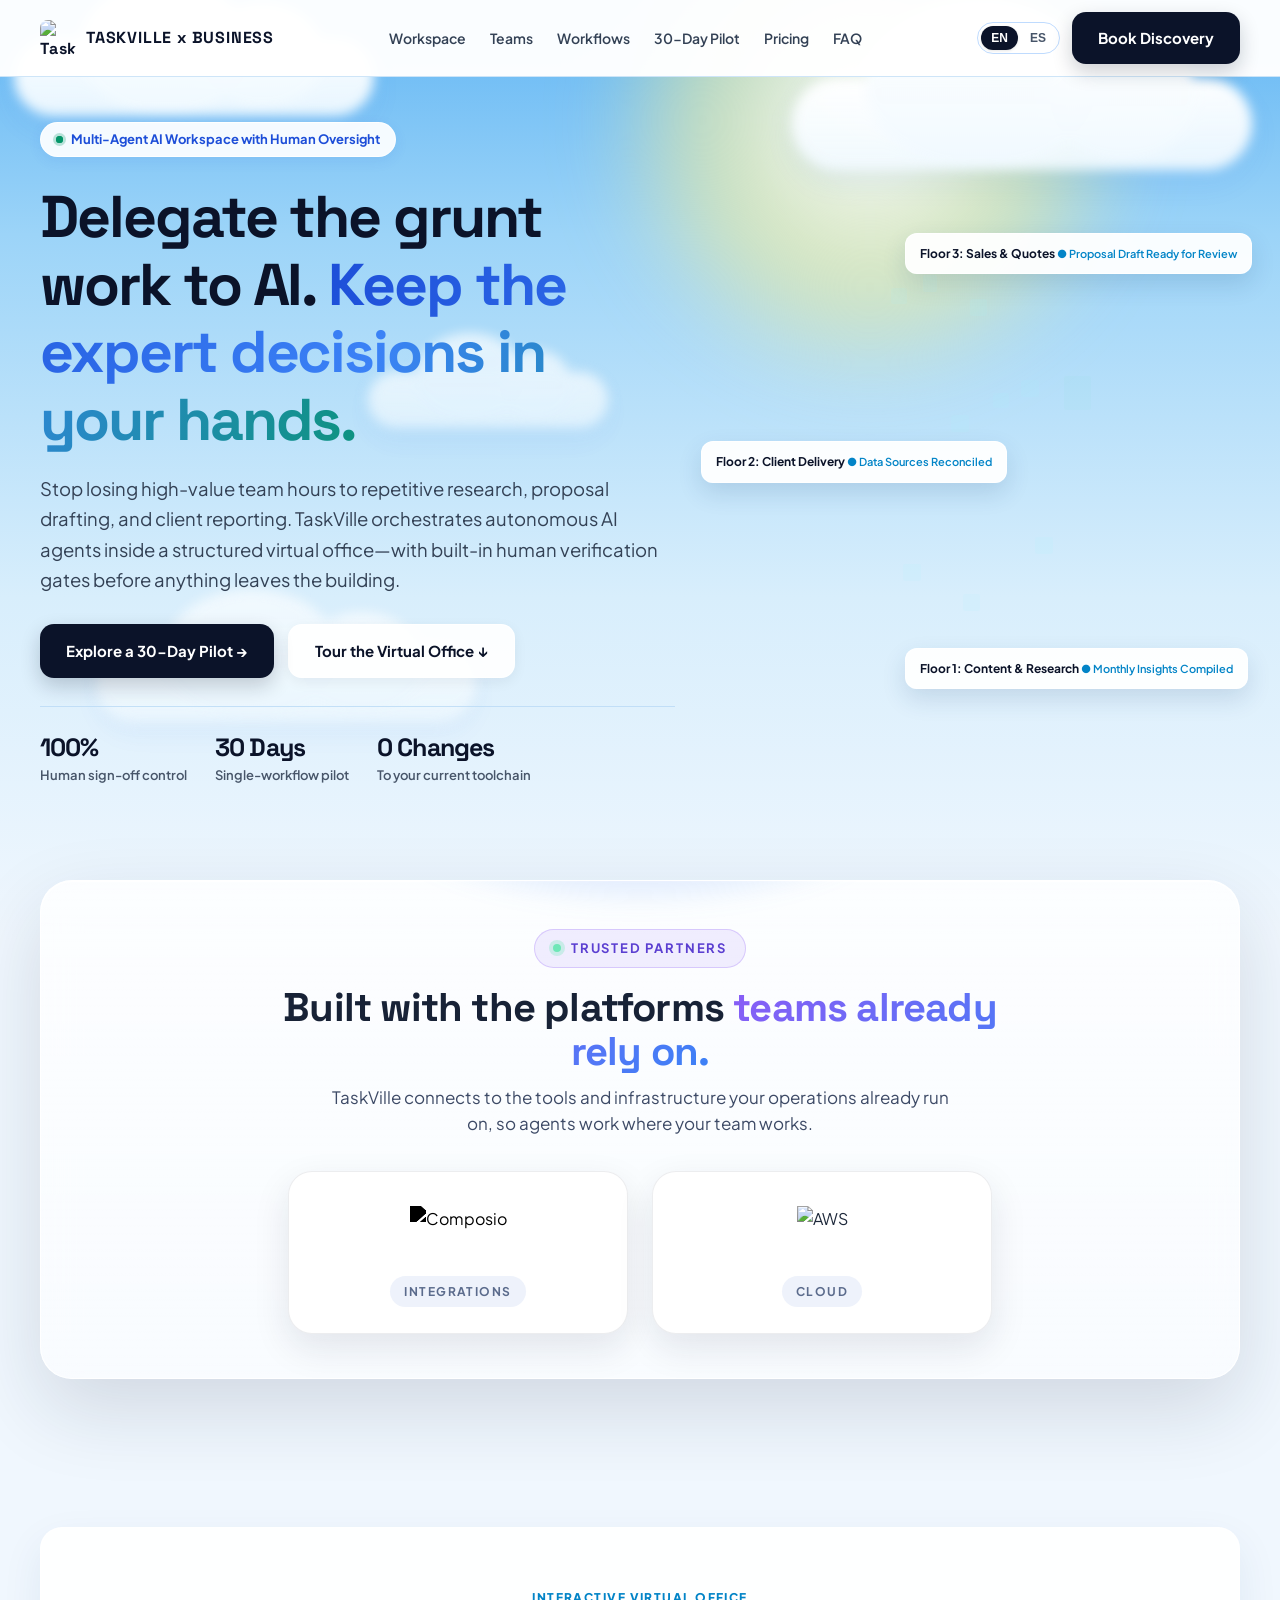
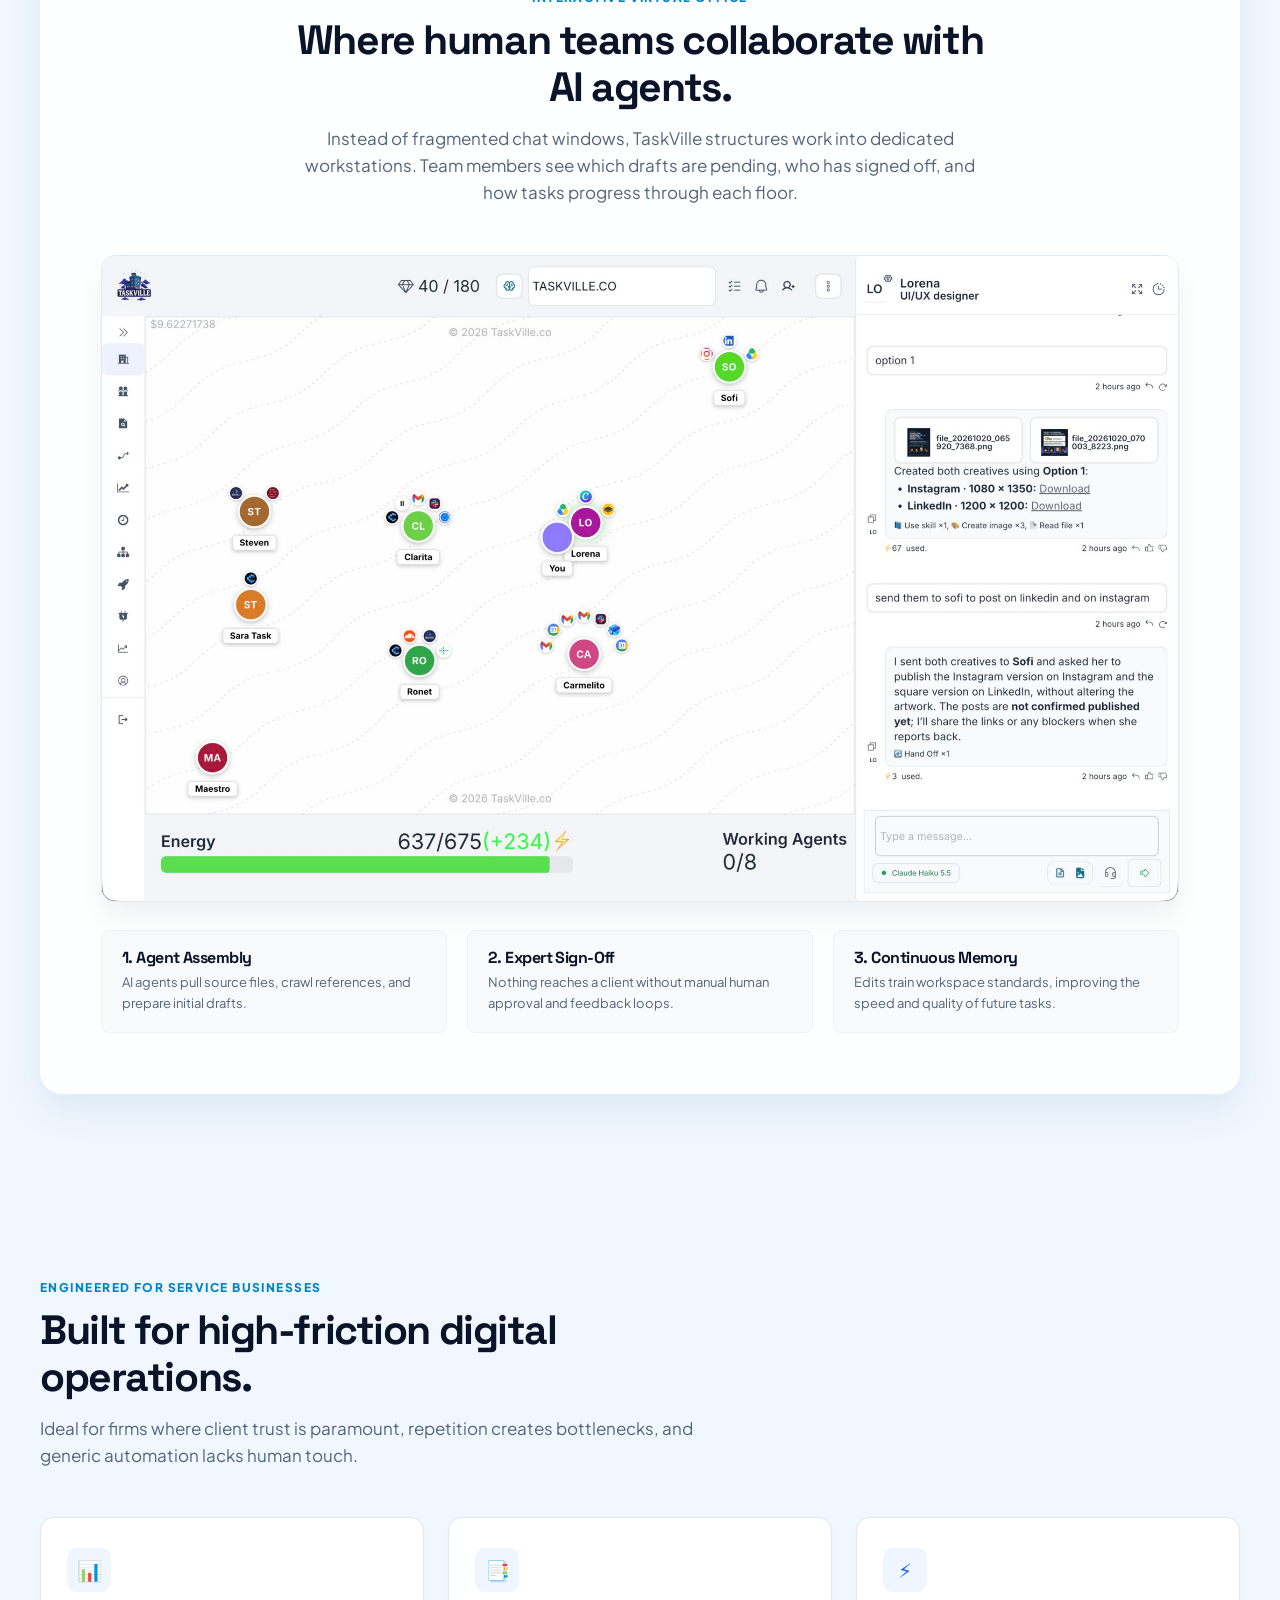
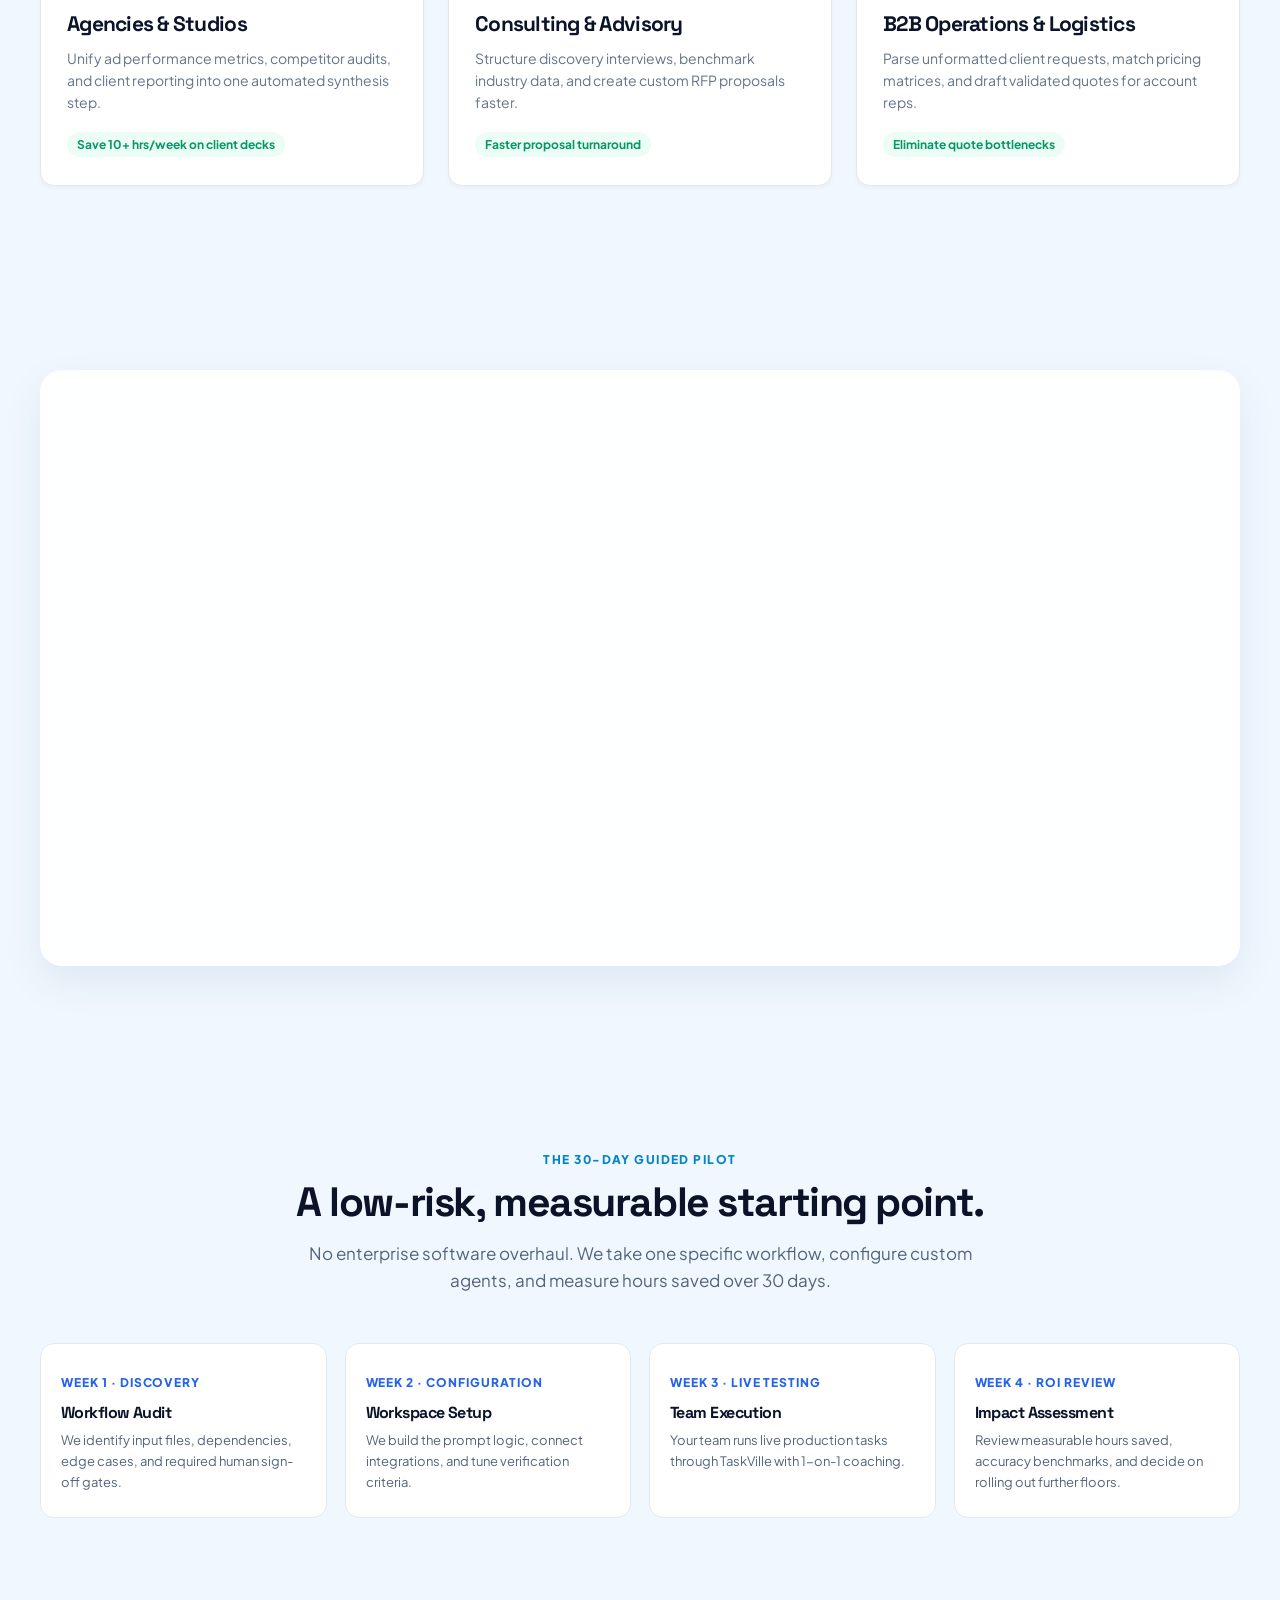
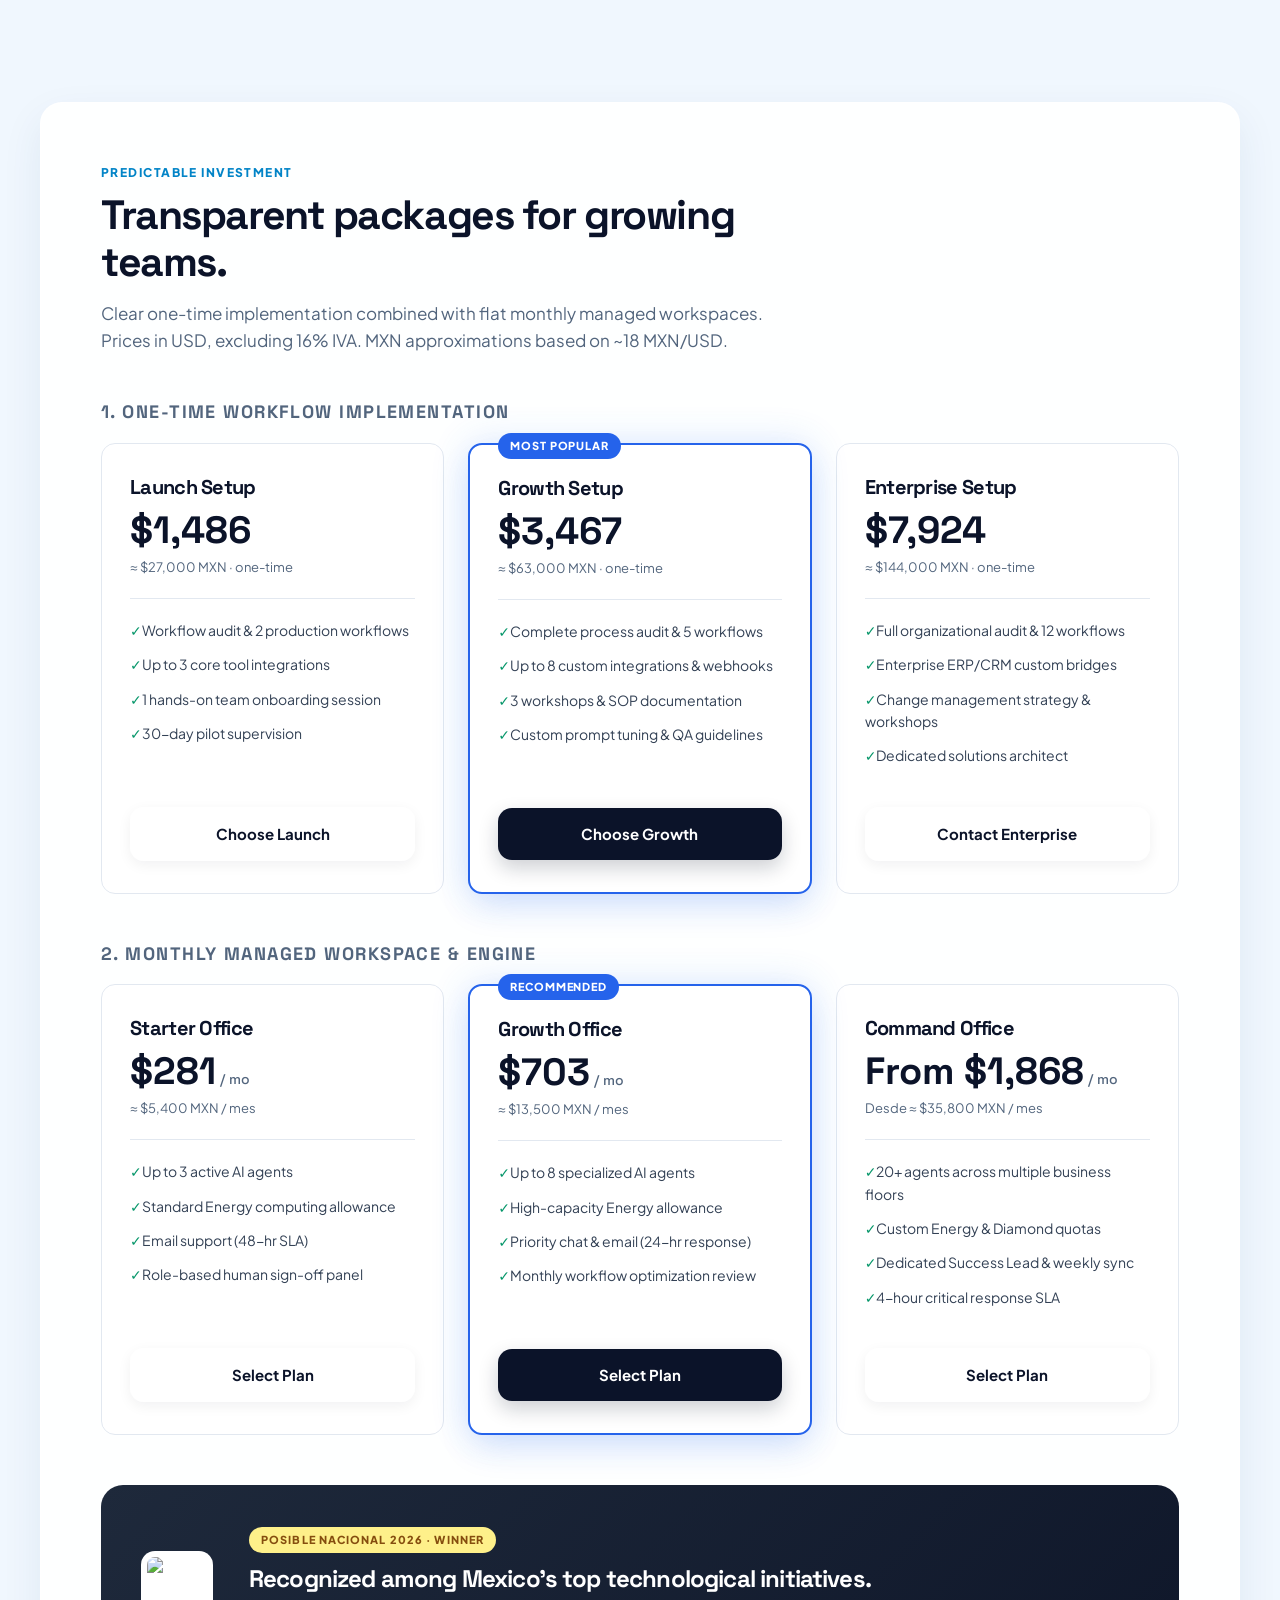
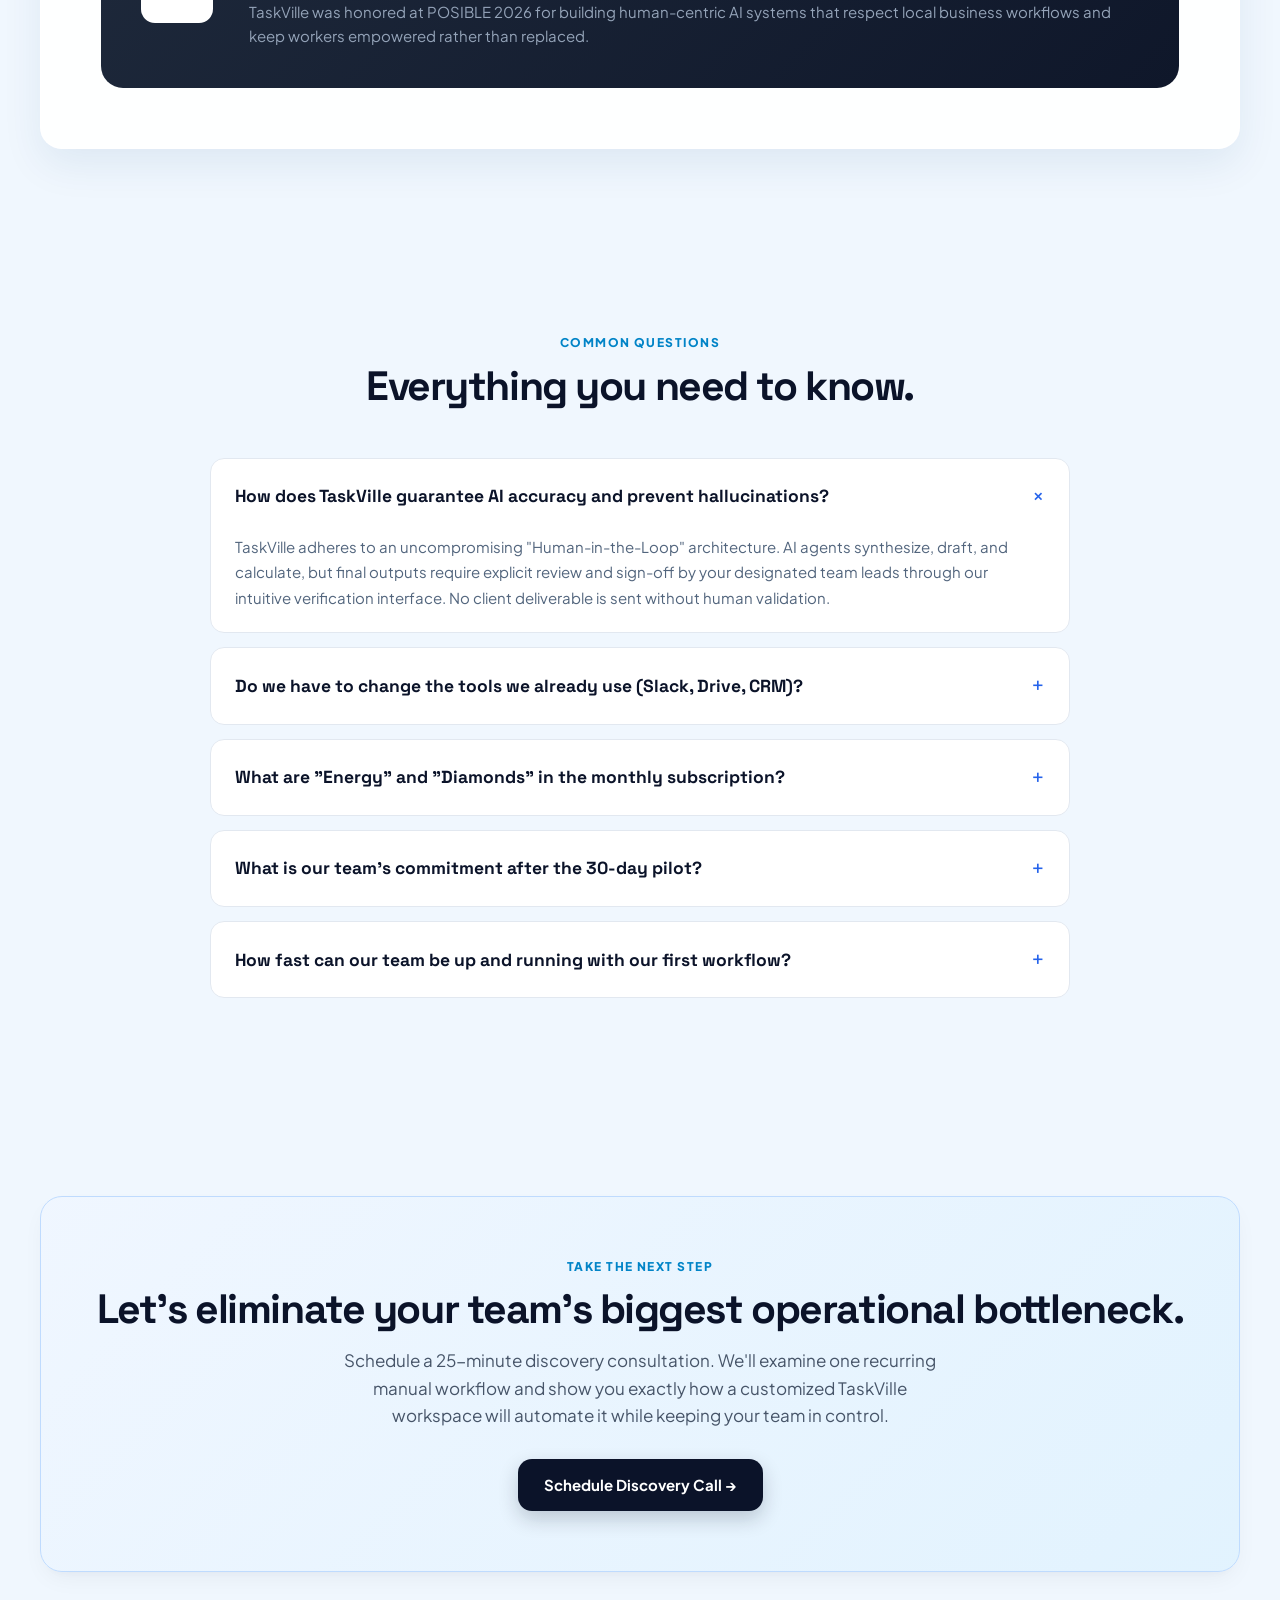
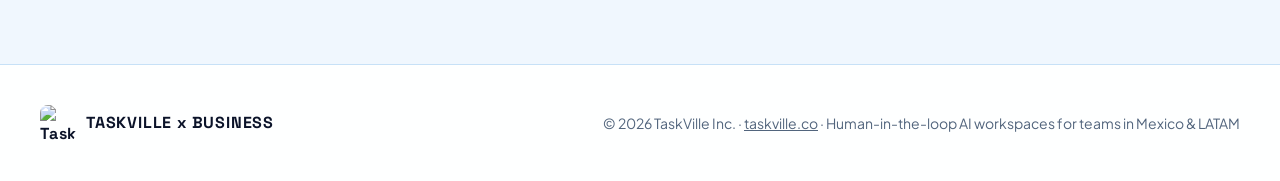
==== commit be83c443: "Make Composio logo black in Trusted partners" ====
--- a/index.html
+++ b/index.html
@@ -24,6 +24,7 @@
     .tp-logo-card { display: flex; flex-direction: column; align-items: center; justify-content: center; gap: 18px; padding: 34px 24px 26px; border-radius: 24px; background: #ffffff; border: 1px solid rgba(24,34,54,0.08); box-shadow: 0 14px 36px rgba(24,34,54,0.1); transition: transform .35s ease, box-shadow .35s ease, border-color .35s ease; }
     .tp-logo-card:hover { transform: translateY(-6px); border-color: rgba(139,92,246,0.4); box-shadow: 0 24px 54px rgba(91,63,209,0.22); }
     .tp-logo-card img { height: 52px; width: auto; max-width: 78%; display: block; object-fit: contain; }
+    .tp-logo-card img.tp-logo-black { filter: brightness(0) saturate(100%); }
     .tp-logo-tag { font-family: 'Plus Jakarta Sans', sans-serif; font-size: 12px; font-weight: 700; letter-spacing: 0.12em; text-transform: uppercase; color: #5b6b8c; padding: 6px 14px; border-radius: 999px; background: #eef2fb; }
     .tp-note { position: relative; margin: 28px 0 0; font-family: 'Plus Jakarta Sans', sans-serif; font-size: 14px; color: #5b6b8c; }
     @media (max-width: 680px) { .tp-panel { padding: 36px 18px 32px; border-radius: 24px; } .tp-logos { grid-template-columns: 1fr; } }
@@ -161,7 +162,7 @@
 
           <div class="tp-logos">
             <div class="tp-logo-card">
-              <img src="https://cdn.jsdelivr.net/gh/glincker/thesvg@main/public/icons/composio/default.svg" alt="Composio" loading="lazy">
+              <img class="tp-logo-black" src="https://cdn.jsdelivr.net/gh/glincker/thesvg@main/public/icons/composio/default.svg" alt="Composio" loading="lazy">
               <span class="tp-logo-tag"><span class="en">Integrations</span><span class="es">Integraciones</span></span>
             </div>
             <div class="tp-logo-card">
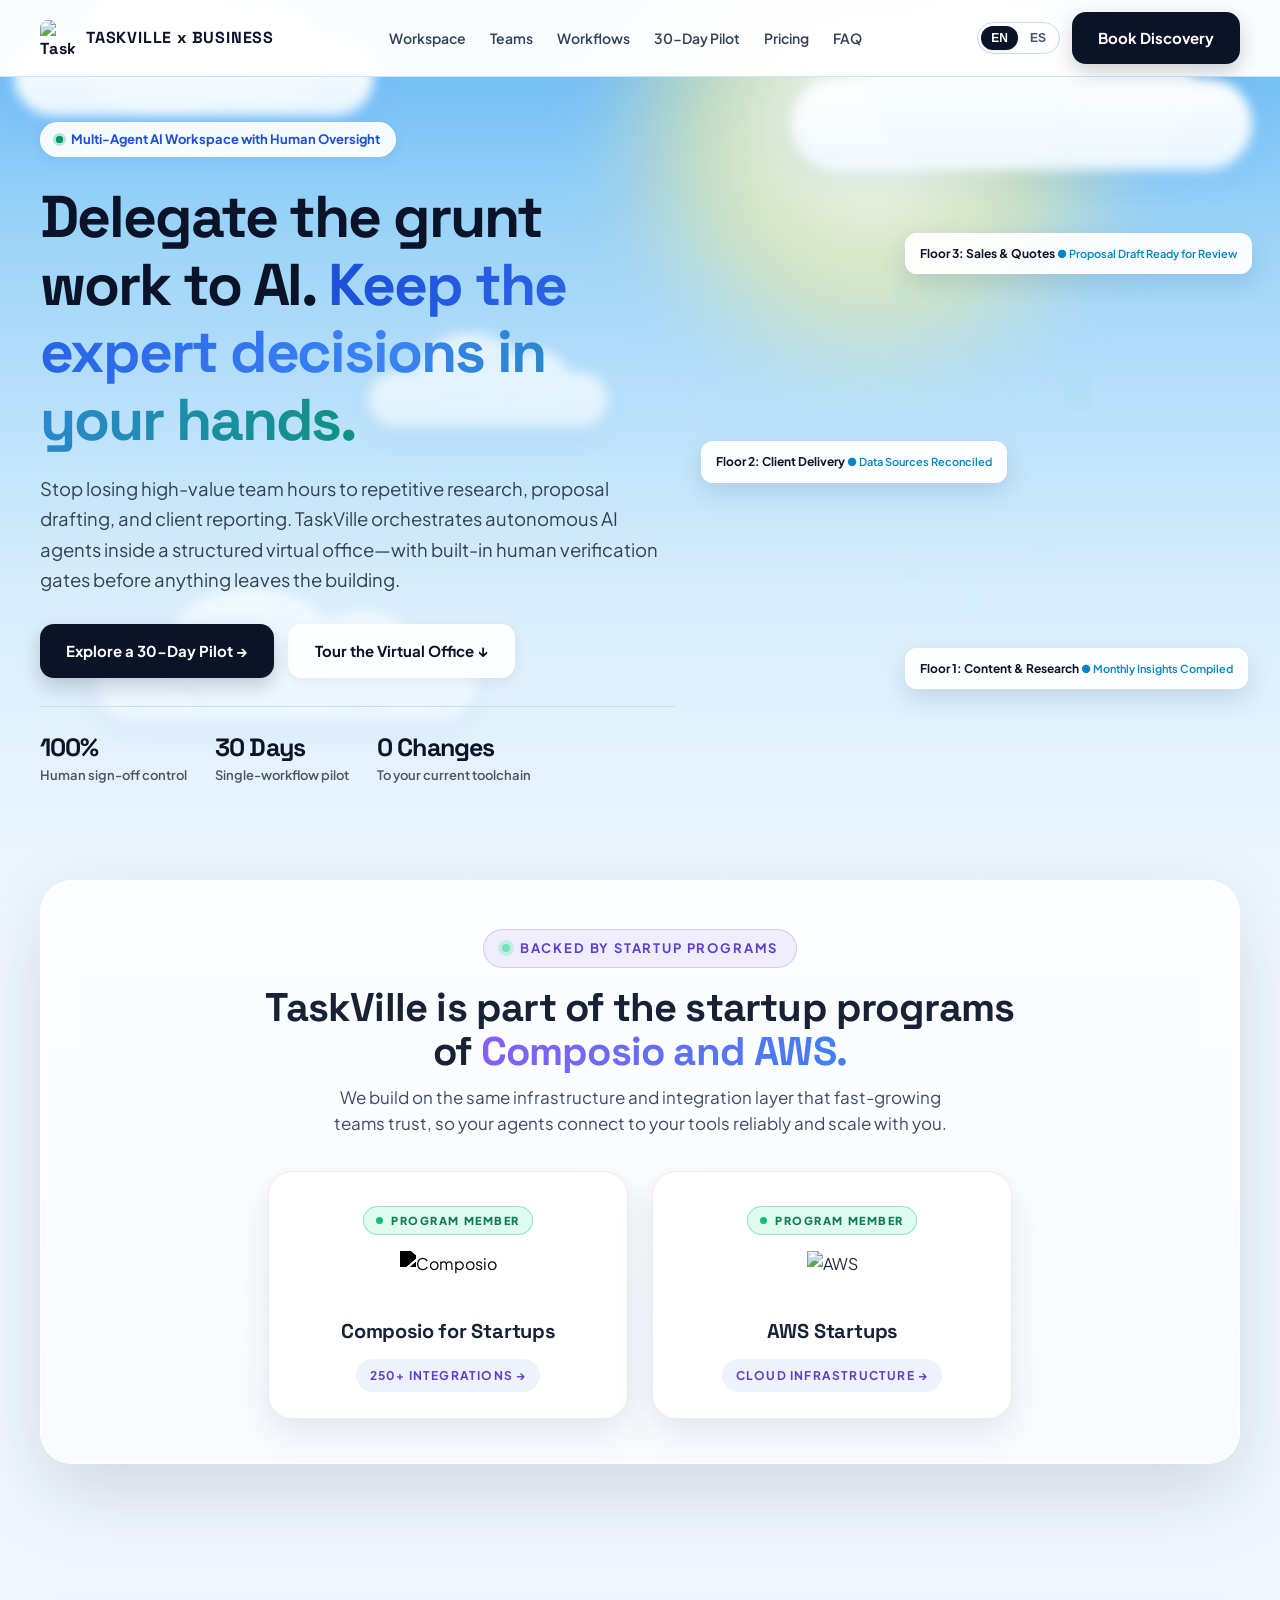
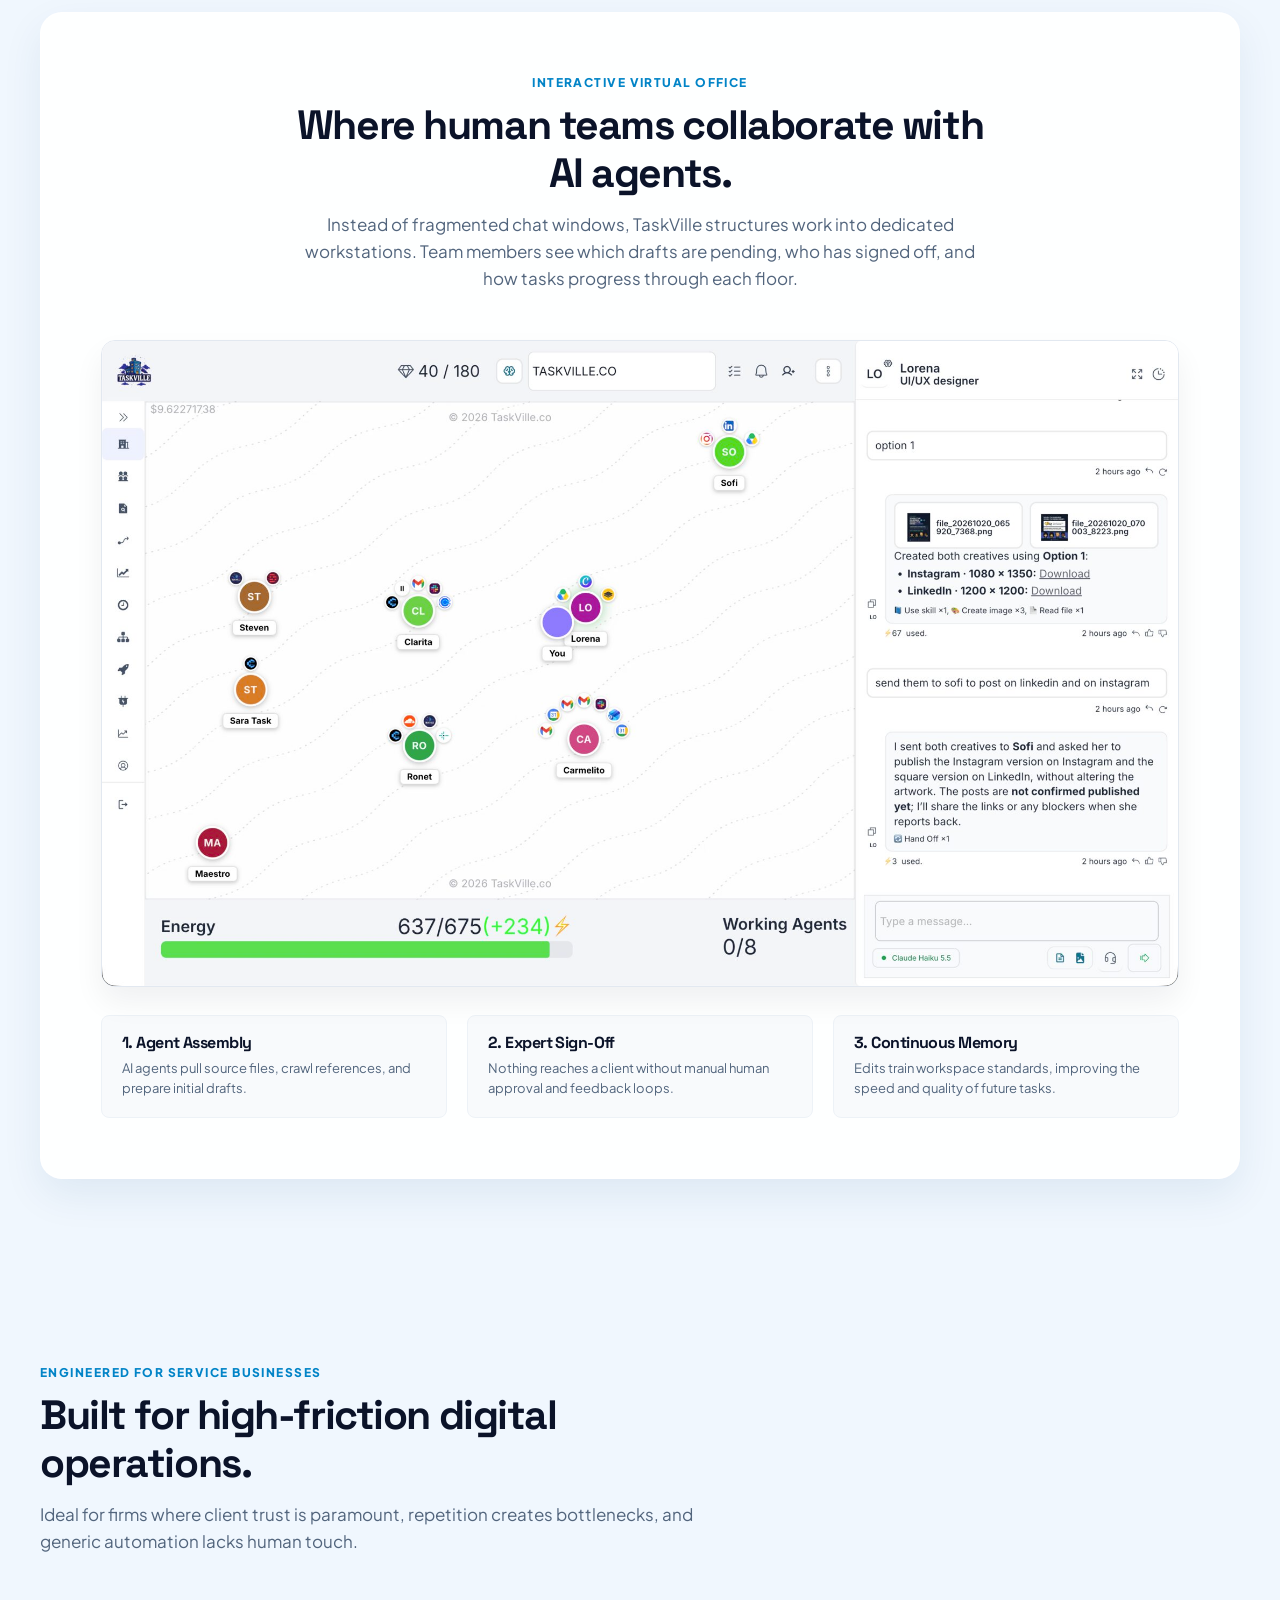
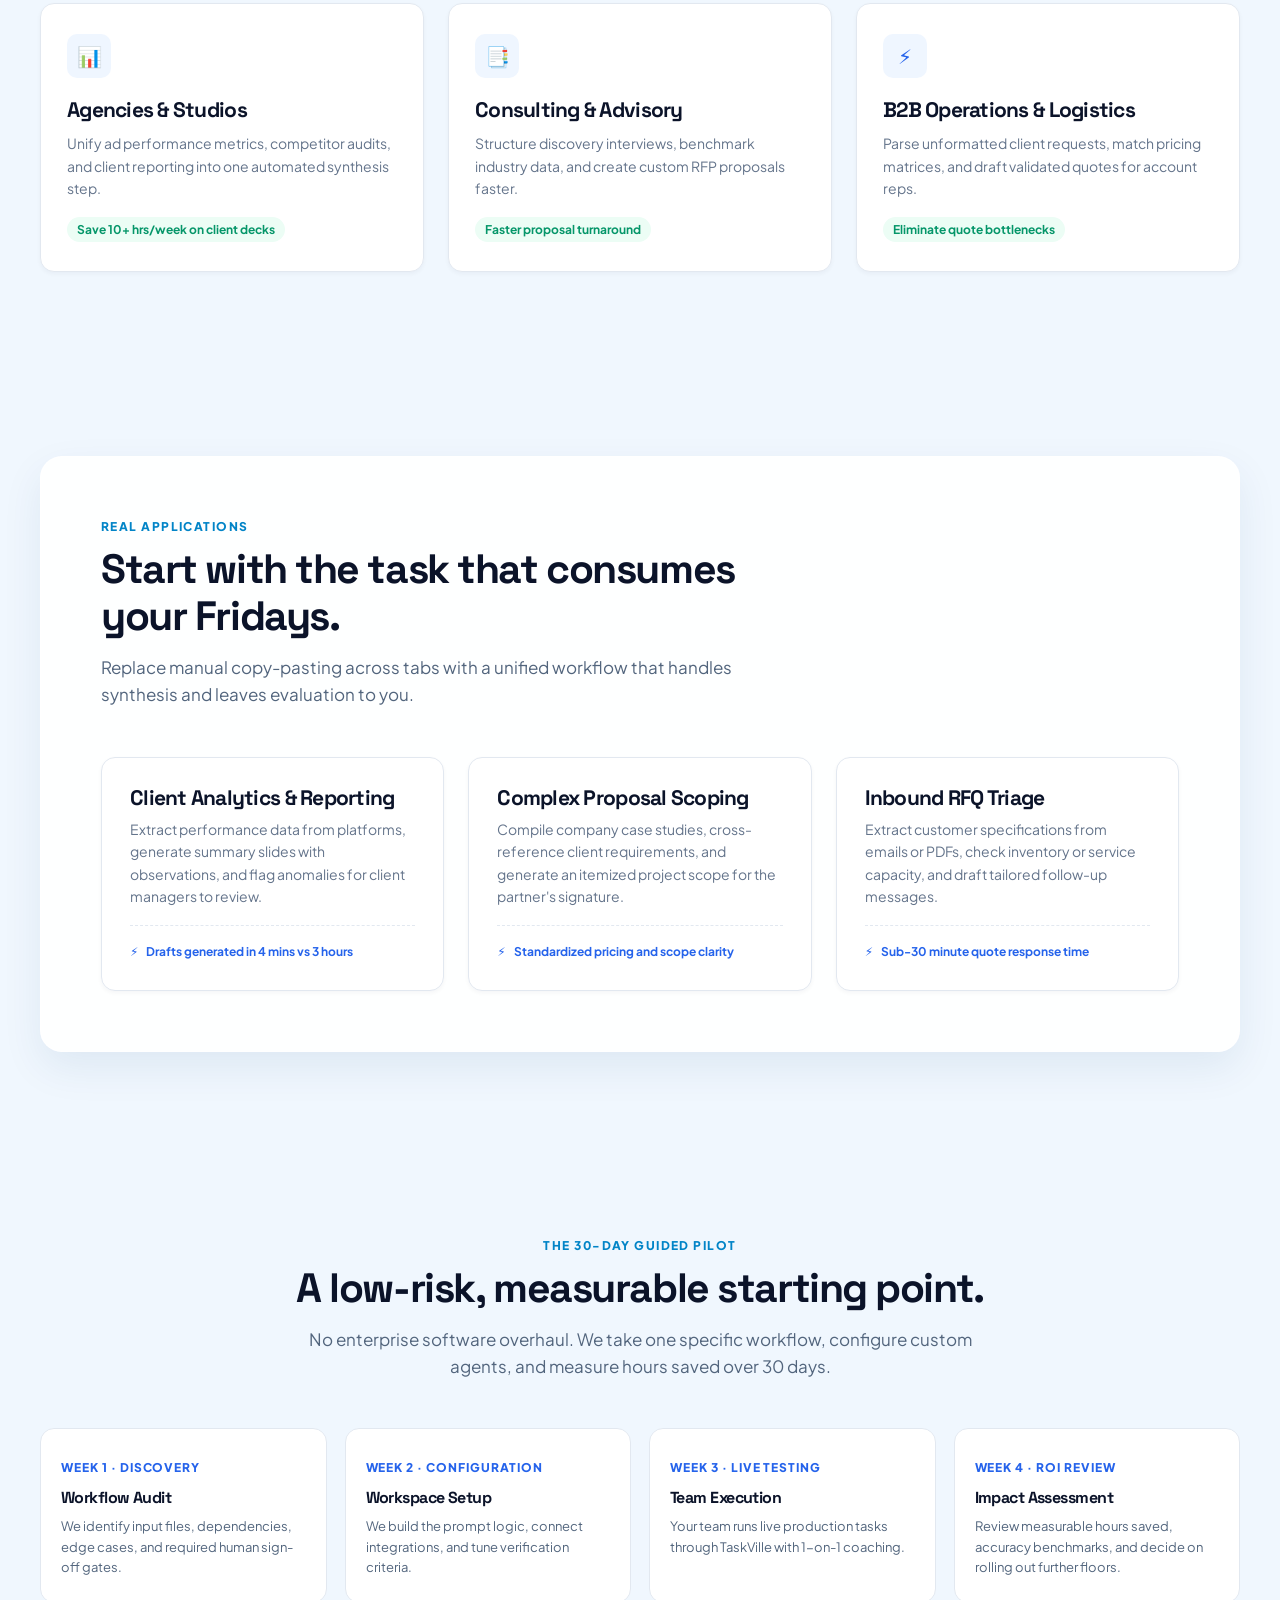
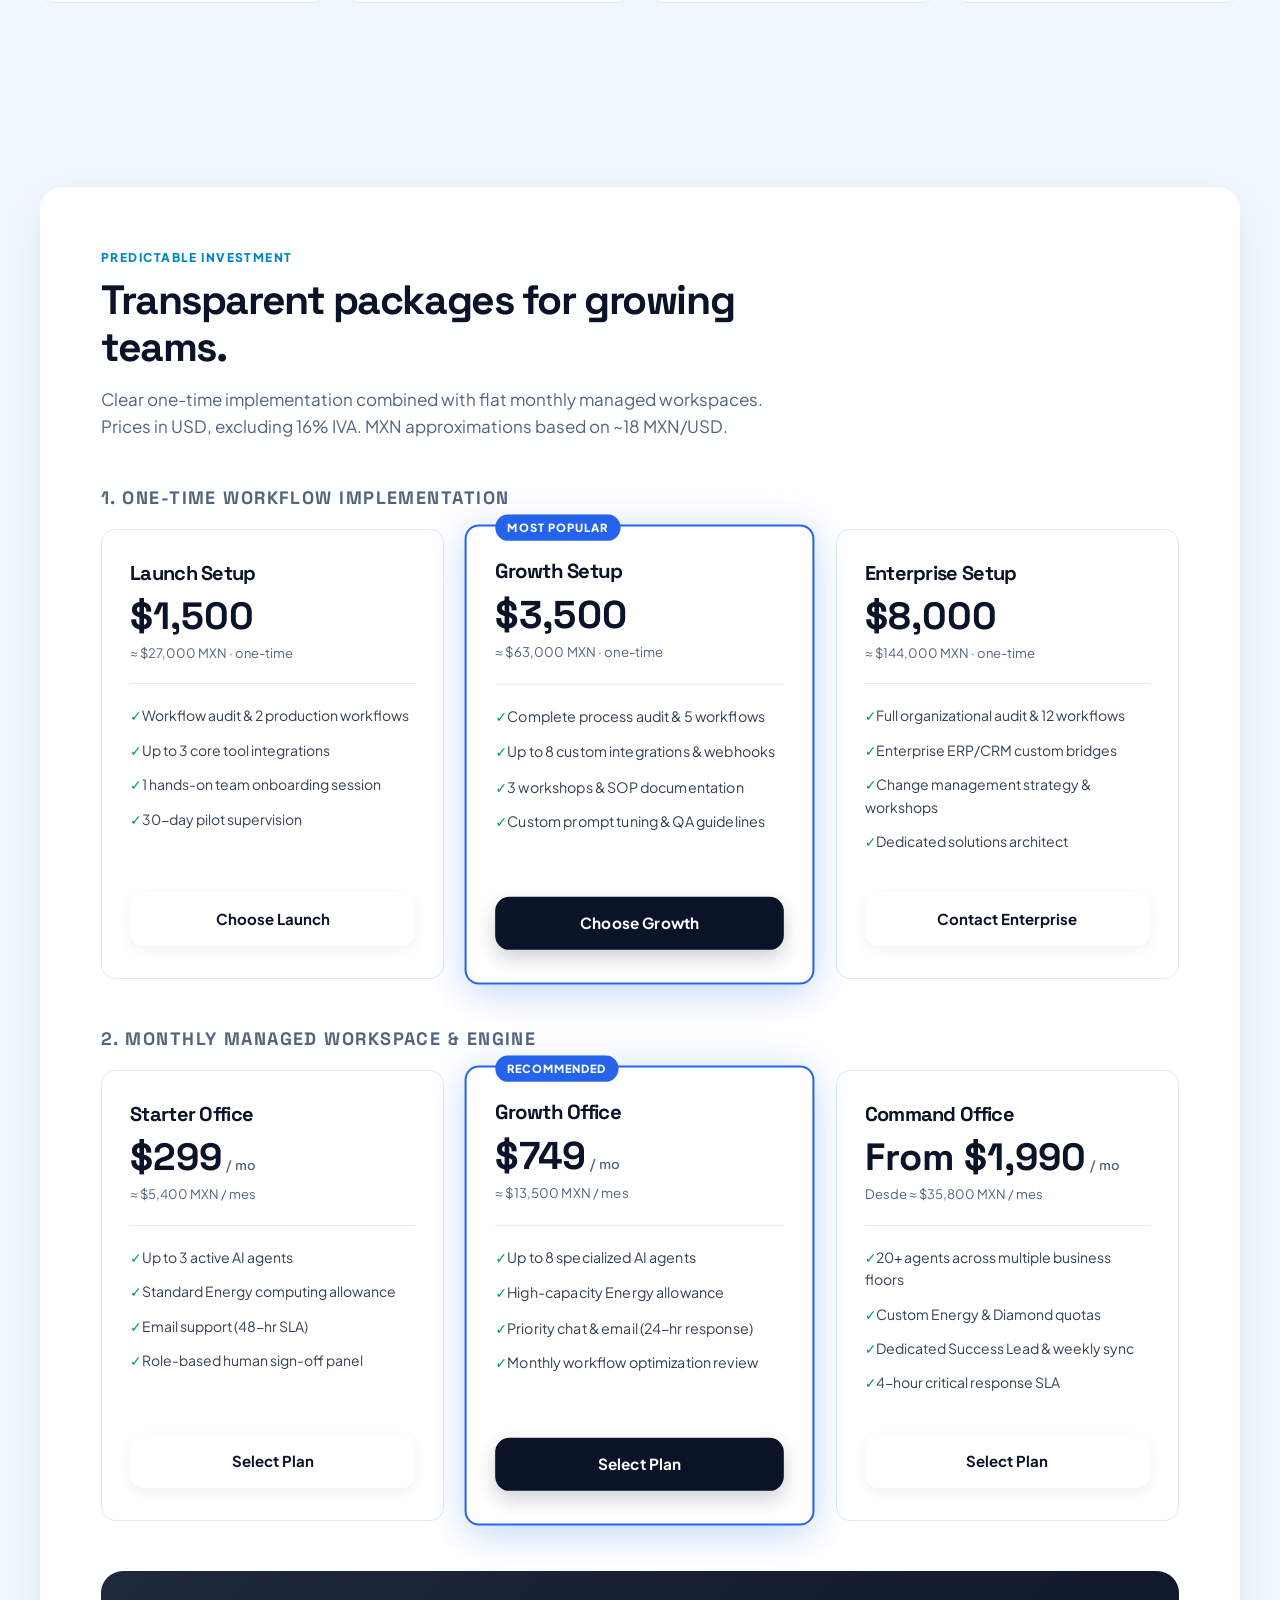
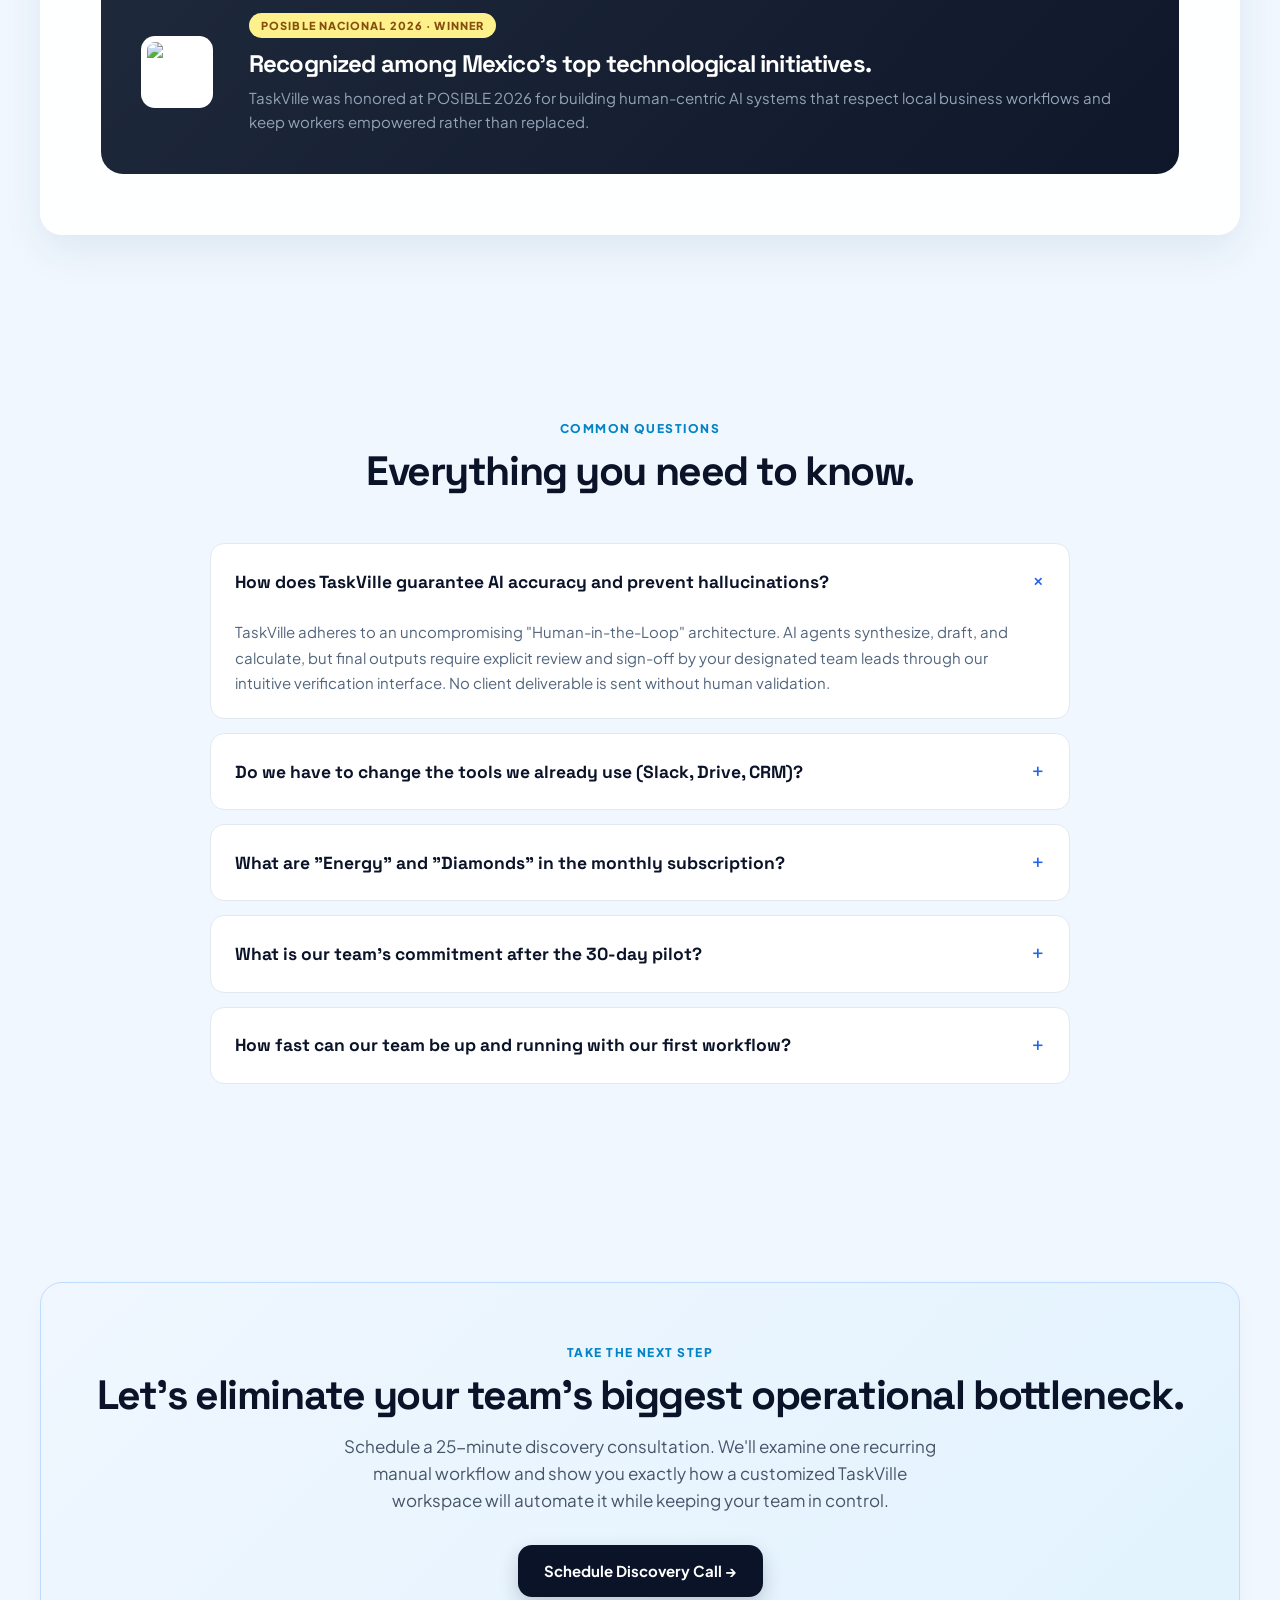
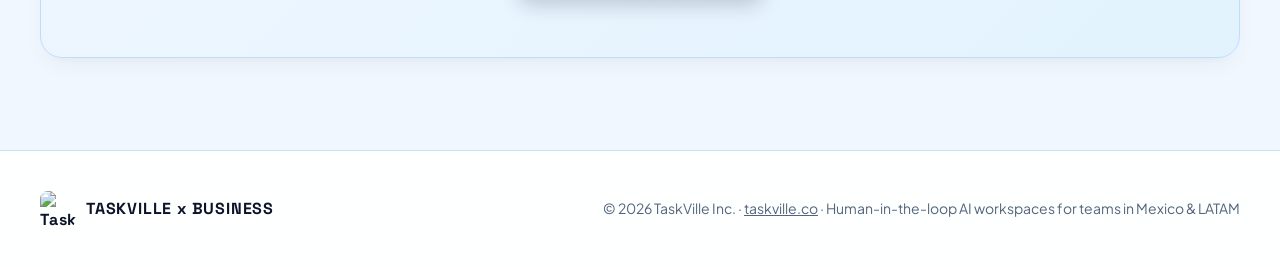
==== commit 61255904: "Trusted partners: showcase Composio for Startups and AWS Startups membership" ====
--- a/index.html
+++ b/index.html
@@ -20,12 +20,15 @@
     .tp-title { position: relative; margin: 18px auto 10px; max-width: 760px; font-family: 'Space Grotesk', sans-serif; font-size: clamp(26px, 3.4vw, 40px); line-height: 1.1; letter-spacing: -0.02em; color: #182236; }
     .tp-title .tp-grad { background: linear-gradient(135deg, #8b5cf6, #3b82f6); -webkit-background-clip: text; background-clip: text; color: transparent; }
     .tp-sub { position: relative; margin: 0 auto 34px; max-width: 620px; font-family: 'Plus Jakarta Sans', sans-serif; font-size: 17px; line-height: 1.55; color: #3d4a66; }
-    .tp-logos { position: relative; display: grid; grid-template-columns: repeat(2, minmax(0, 340px)); gap: 24px; justify-content: center; }
-    .tp-logo-card { display: flex; flex-direction: column; align-items: center; justify-content: center; gap: 18px; padding: 34px 24px 26px; border-radius: 24px; background: #ffffff; border: 1px solid rgba(24,34,54,0.08); box-shadow: 0 14px 36px rgba(24,34,54,0.1); transition: transform .35s ease, box-shadow .35s ease, border-color .35s ease; }
+    .tp-logos { position: relative; display: grid; grid-template-columns: repeat(2, minmax(0, 360px)); gap: 24px; justify-content: center; }
+    .tp-logo-card { position: relative; display: flex; flex-direction: column; align-items: center; justify-content: center; gap: 16px; padding: 34px 24px 26px; border-radius: 24px; background: #ffffff; border: 1px solid rgba(24,34,54,0.08); box-shadow: 0 14px 36px rgba(24,34,54,0.1); text-decoration: none; color: inherit; transition: transform .35s ease, box-shadow .35s ease, border-color .35s ease; }
     .tp-logo-card:hover { transform: translateY(-6px); border-color: rgba(139,92,246,0.4); box-shadow: 0 24px 54px rgba(91,63,209,0.22); }
     .tp-logo-card img { height: 52px; width: auto; max-width: 78%; display: block; object-fit: contain; }
     .tp-logo-card img.tp-logo-black { filter: brightness(0) saturate(100%); }
-    .tp-logo-tag { font-family: 'Plus Jakarta Sans', sans-serif; font-size: 12px; font-weight: 700; letter-spacing: 0.12em; text-transform: uppercase; color: #5b6b8c; padding: 6px 14px; border-radius: 999px; background: #eef2fb; }
+    .tp-member { display: inline-flex; align-items: center; gap: 8px; font-family: 'Plus Jakarta Sans', sans-serif; font-size: 11px; font-weight: 800; letter-spacing: 0.14em; text-transform: uppercase; color: #0f7a55; padding: 5px 12px; border-radius: 999px; background: rgba(110,231,183,0.22); border: 1px solid rgba(16,185,129,0.35); }
+    .tp-member i { width: 7px; height: 7px; border-radius: 50%; background: #10b981; display: inline-block; }
+    .tp-program { font-family: 'Space Grotesk', sans-serif; font-size: 20px; font-weight: 700; letter-spacing: -0.01em; color: #182236; line-height: 1.2; }
+    .tp-logo-tag { font-family: 'Plus Jakarta Sans', sans-serif; font-size: 12px; font-weight: 700; letter-spacing: 0.1em; text-transform: uppercase; color: #5b3fd1; padding: 7px 14px; border-radius: 999px; background: #eef2fb; }
     .tp-note { position: relative; margin: 28px 0 0; font-family: 'Plus Jakarta Sans', sans-serif; font-size: 14px; color: #5b6b8c; }
     @media (max-width: 680px) { .tp-panel { padding: 36px 18px 32px; border-radius: 24px; } .tp-logos { grid-template-columns: 1fr; } }
   </style>
@@ -151,24 +154,28 @@
     </section>
 
     <!-- Trusted Partners -->
-    <section class="tp-section" id="partners" aria-label="Trusted partners">
+    <section class="tp-section" id="partners" aria-label="Startup programs">
       <div class="wrap">
         <div class="tp-panel">
-          <span class="tp-kicker"><i></i><span class="en">Trusted partners</span><span class="es">Socios de confianza</span></span>
-          <h2 class="tp-title en">Built with the platforms <span class="tp-grad">teams already rely on.</span></h2>
-          <h2 class="tp-title es">Construido con las plataformas <span class="tp-grad">en las que ya confían los equipos.</span></h2>
-          <p class="tp-sub en">TaskVille connects to the tools and infrastructure your operations already run on, so agents work where your team works.</p>
-          <p class="tp-sub es">TaskVille se conecta con las herramientas e infraestructura que tu operación ya usa, para que los agentes trabajen donde trabaja tu equipo.</p>
+          <span class="tp-kicker"><i></i><span class="en">Backed by startup programs</span><span class="es">Respaldados por programas para startups</span></span>
+          <h2 class="tp-title en">TaskVille is part of the startup programs of <span class="tp-grad">Composio and AWS.</span></h2>
+          <h2 class="tp-title es">TaskVille forma parte de los programas para startups de <span class="tp-grad">Composio y AWS.</span></h2>
+          <p class="tp-sub en">We build on the same infrastructure and integration layer that fast-growing teams trust, so your agents connect to your tools reliably and scale with you.</p>
+          <p class="tp-sub es">Construimos sobre la misma infraestructura y capa de integraciones en la que confían los equipos de mayor crecimiento, para que tus agentes se conecten a tus herramientas de forma confiable y escalen contigo.</p>
 
           <div class="tp-logos">
-            <div class="tp-logo-card">
+            <a class="tp-logo-card" href="https://composio.dev/startups" target="_blank" rel="noopener">
+              <span class="tp-member"><i></i><span class="en">Program member</span><span class="es">Miembro del programa</span></span>
               <img class="tp-logo-black" src="https://cdn.jsdelivr.net/gh/glincker/thesvg@main/public/icons/composio/default.svg" alt="Composio" loading="lazy">
-              <span class="tp-logo-tag"><span class="en">Integrations</span><span class="es">Integraciones</span></span>
-            </div>
-            <div class="tp-logo-card">
+              <span class="tp-program">Composio for Startups</span>
+              <span class="tp-logo-tag"><span class="en">250+ integrations →</span><span class="es">250+ integraciones →</span></span>
+            </a>
+            <a class="tp-logo-card" href="https://aws.amazon.com/startups" target="_blank" rel="noopener">
+              <span class="tp-member"><i></i><span class="en">Program member</span><span class="es">Miembro del programa</span></span>
               <img src="https://cdn.jsdelivr.net/gh/glincker/thesvg@main/public/icons/aws/default.svg" alt="AWS" loading="lazy">
-              <span class="tp-logo-tag"><span class="en">Cloud</span><span class="es">Nube</span></span>
-            </div>
+              <span class="tp-program">AWS Startups</span>
+              <span class="tp-logo-tag"><span class="en">Cloud infrastructure →</span><span class="es">Infraestructura en la nube →</span></span>
+            </a>
           </div>
         </div>
       </div>
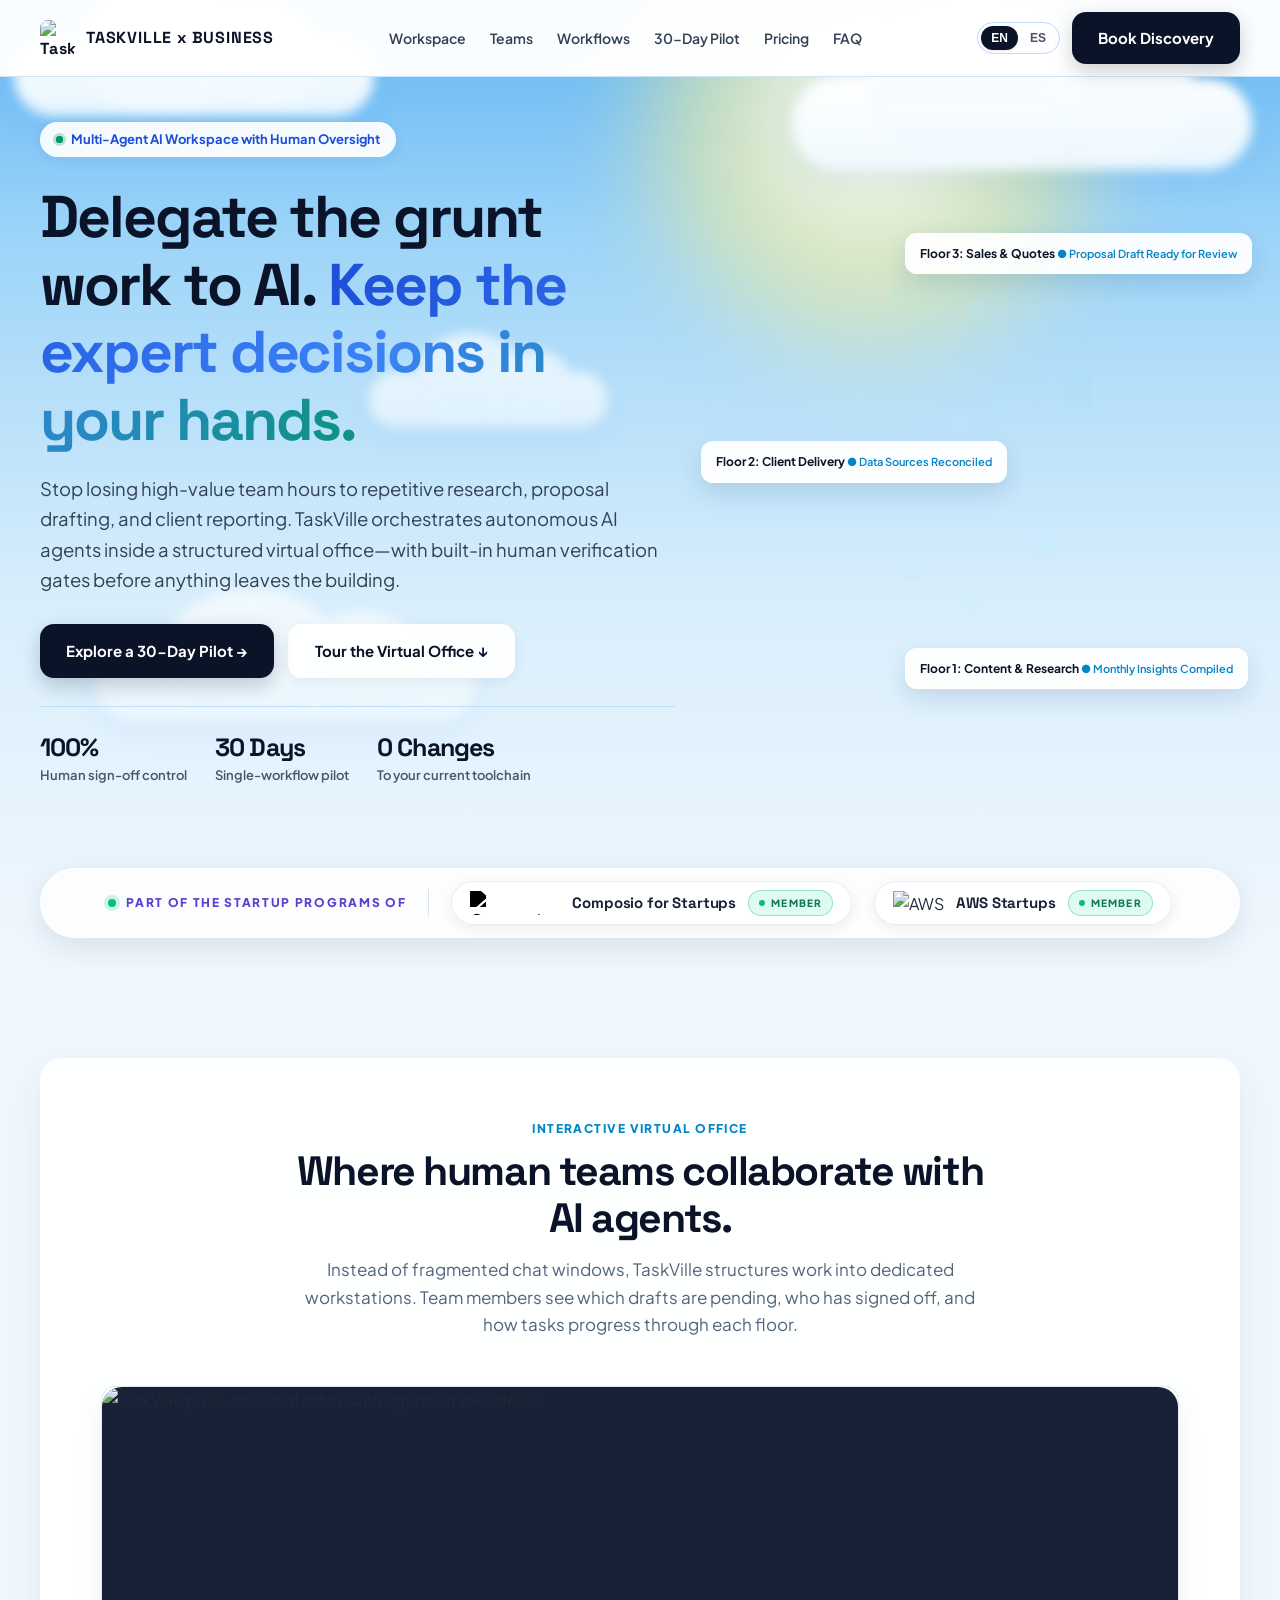
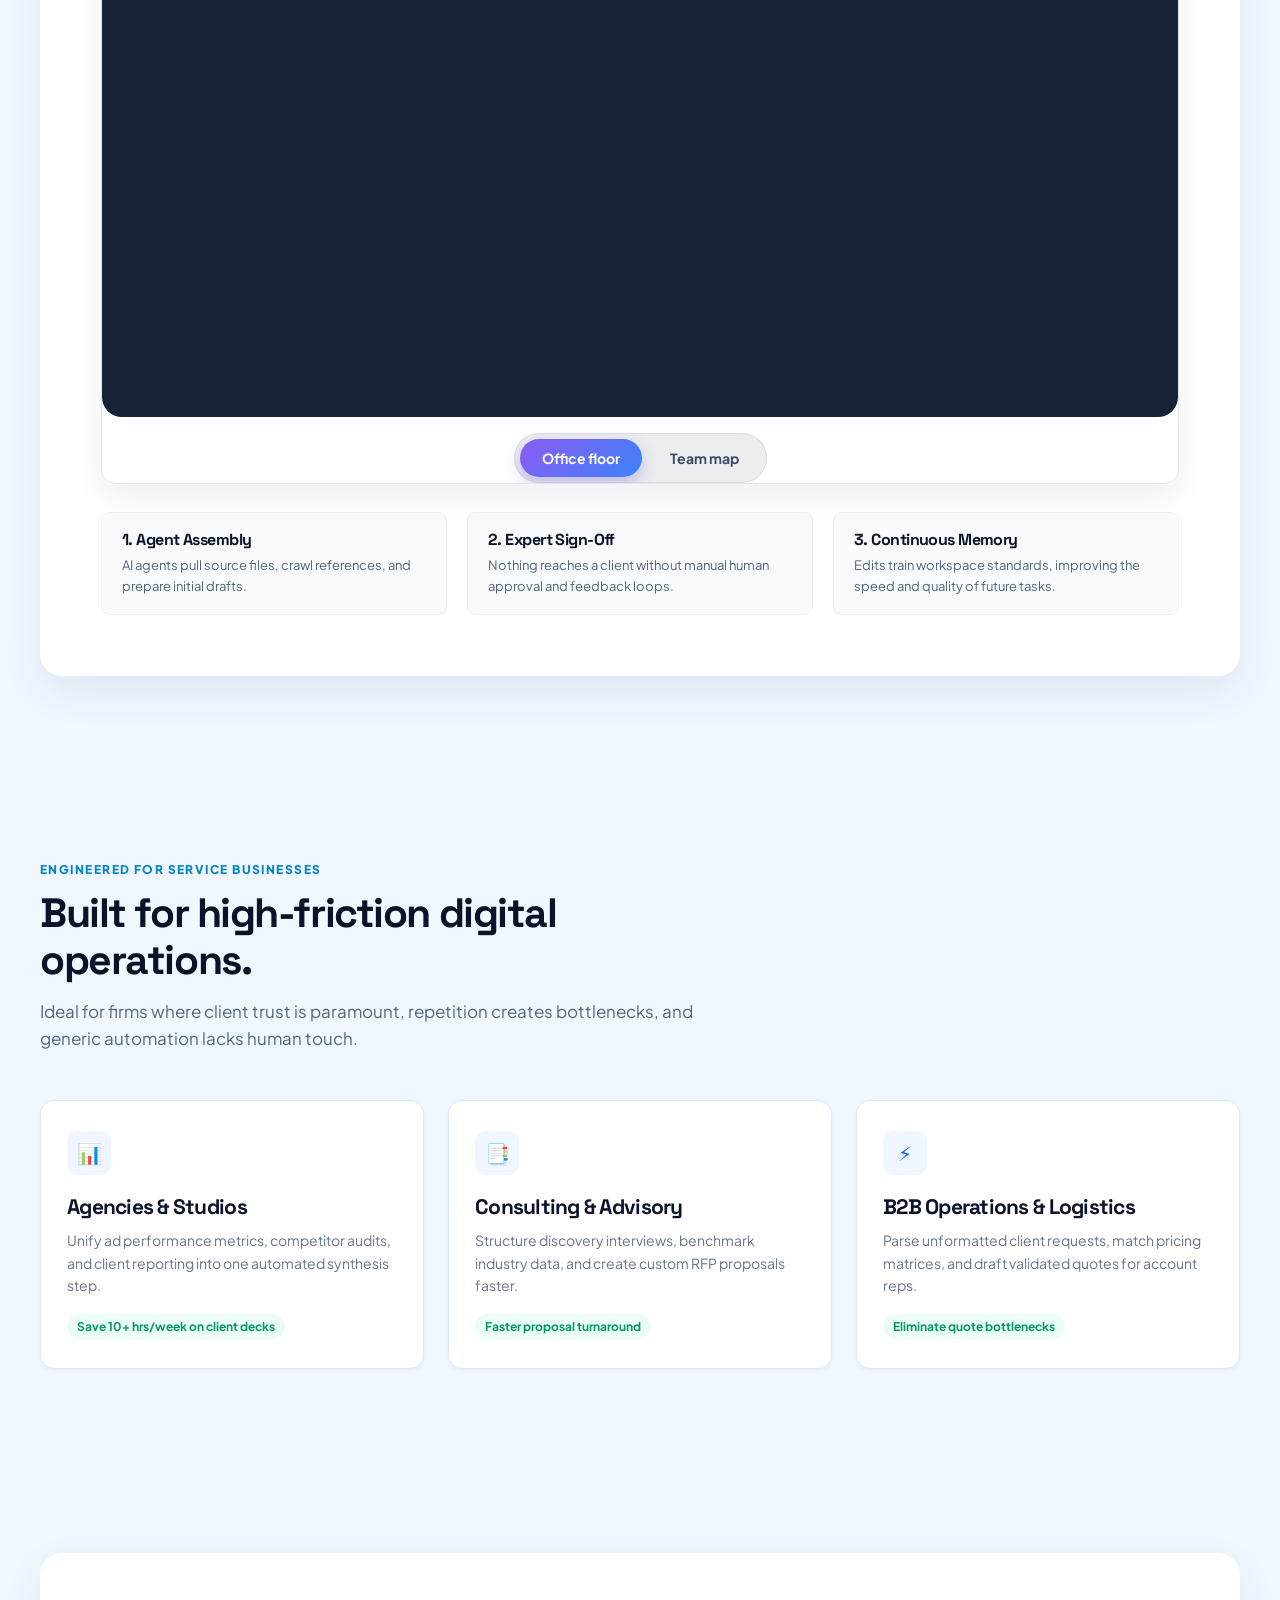
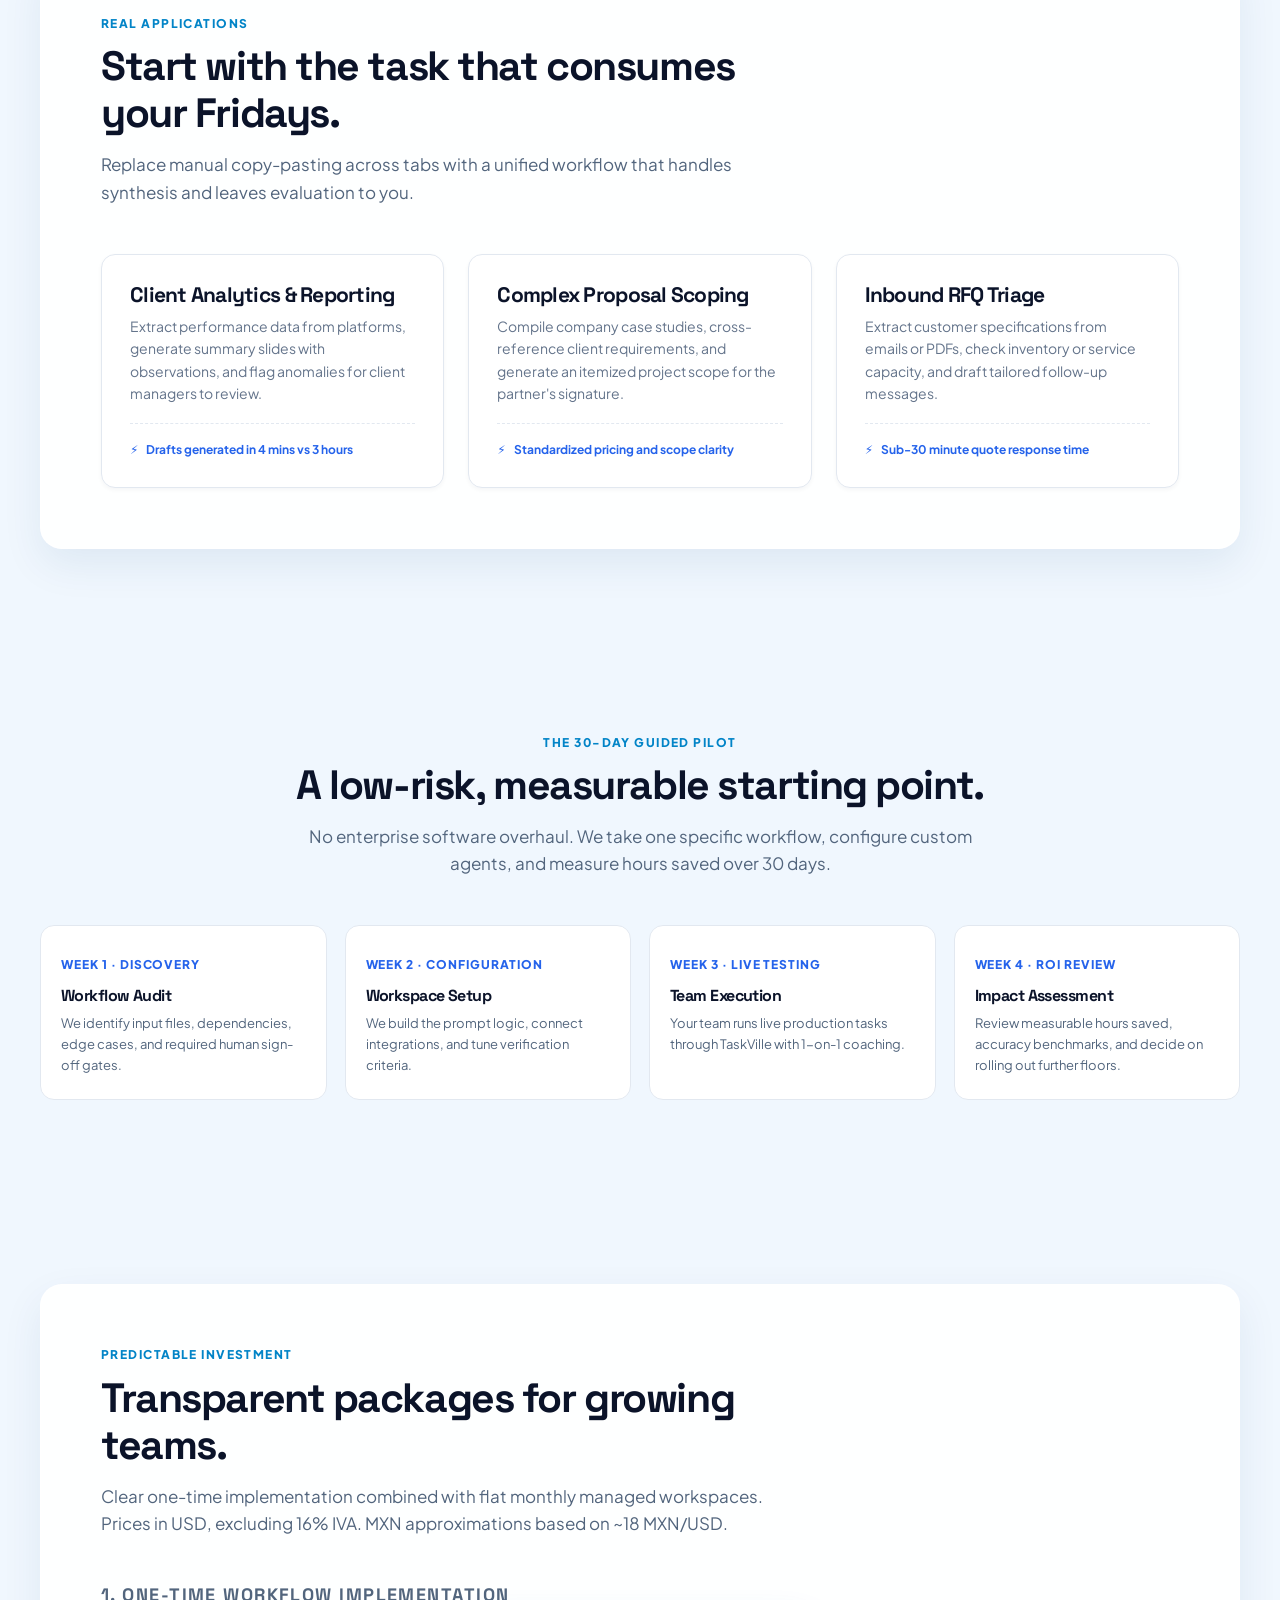
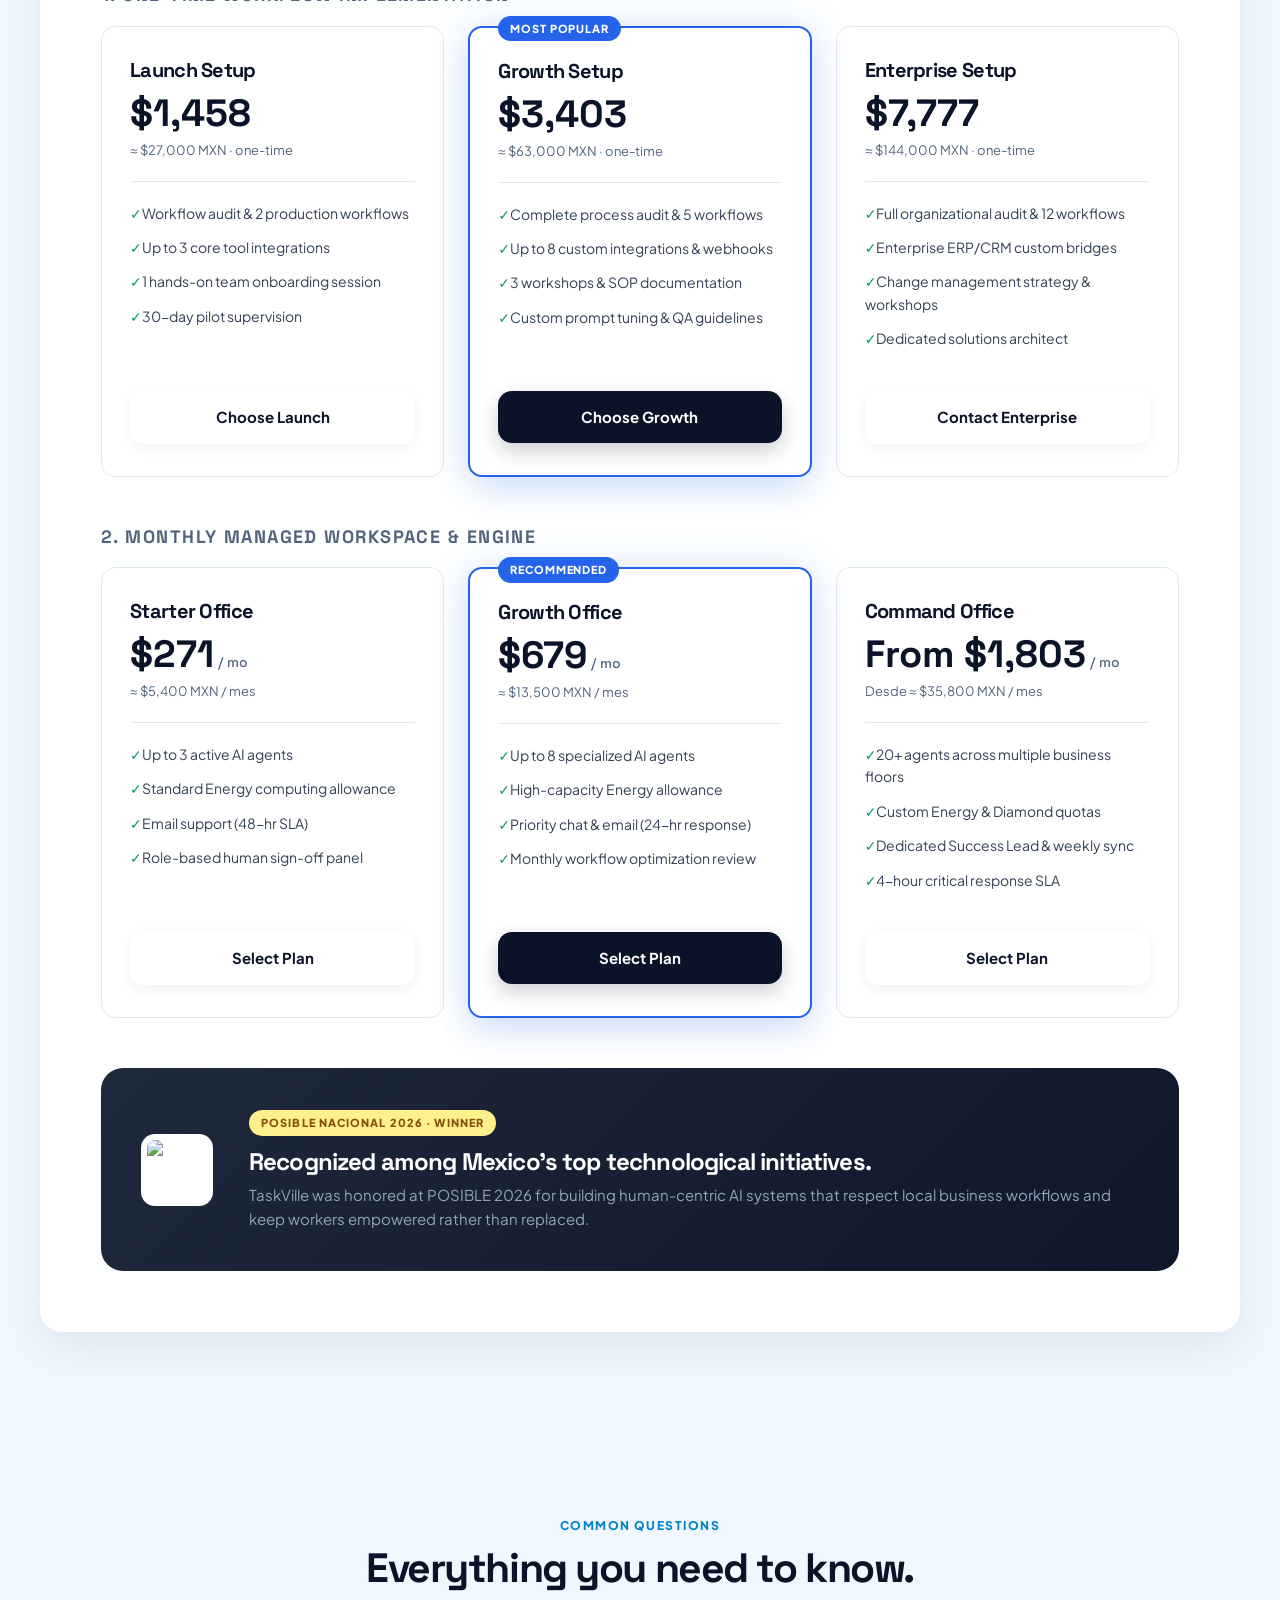
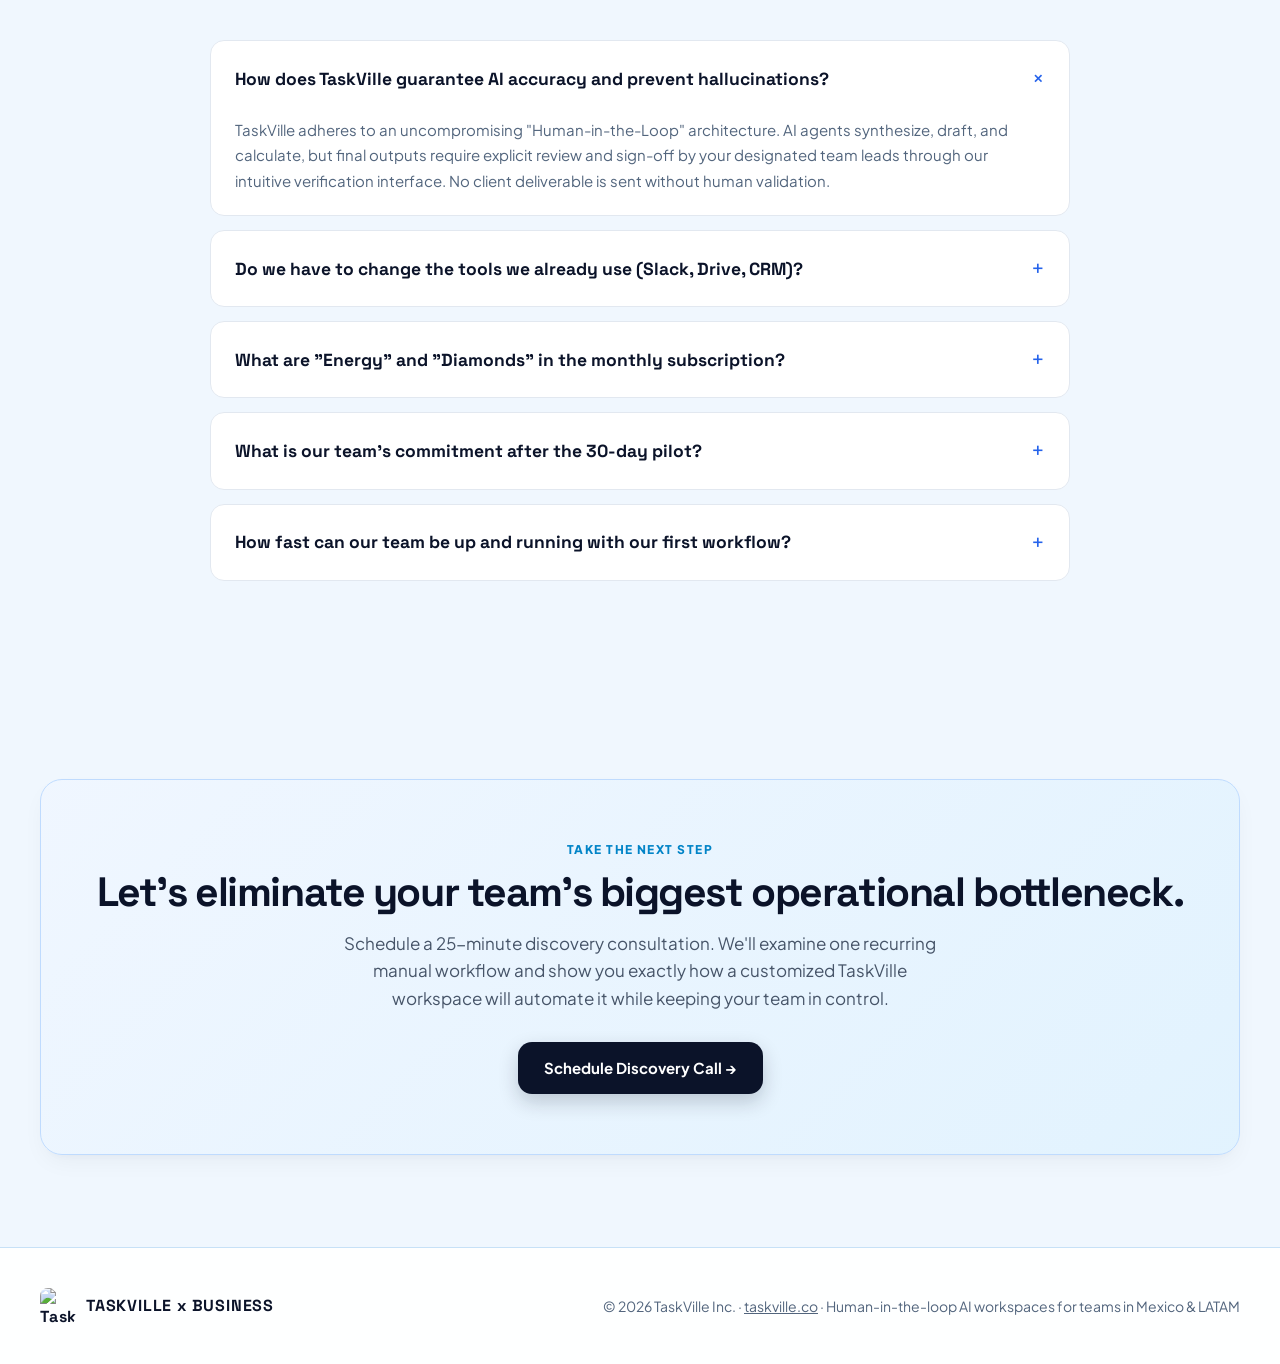
==== commit e87d3ad3: "Partners as slim strip; office view auto-toggle between two views" ====
--- a/index.html
+++ b/index.html
@@ -11,26 +11,28 @@
   <link rel="stylesheet" href="styles.css">
   <link rel="stylesheet" href="motion.css">
   <style>
-    /* Trusted partners */
-    .tp-section { padding: 28px 0 56px; position: relative; z-index: 2; }
-    .tp-panel { position: relative; overflow: hidden; text-align: center; padding: 48px 32px 44px; border-radius: 32px; background: linear-gradient(180deg, rgba(255,255,255,0.82), rgba(255,255,255,0.58)); border: 1px solid rgba(255,255,255,0.9); box-shadow: 0 30px 80px rgba(24,34,54,0.14), inset 0 1px 0 rgba(255,255,255,0.9); backdrop-filter: blur(18px); -webkit-backdrop-filter: blur(18px); }
-    .tp-panel::before { content: ''; position: absolute; inset: -40% 20% auto 20%; height: 260px; background: radial-gradient(closest-side, rgba(139,92,246,0.22), rgba(59,130,246,0.12) 55%, transparent 75%); filter: blur(10px); pointer-events: none; }
-    .tp-kicker { position: relative; display: inline-flex; align-items: center; gap: 10px; padding: 8px 18px; border-radius: 999px; font-family: 'Plus Jakarta Sans', sans-serif; font-size: 13px; font-weight: 700; letter-spacing: 0.14em; text-transform: uppercase; color: #5b3fd1; background: rgba(139,92,246,0.1); border: 1px solid rgba(139,92,246,0.25); }
-    .tp-kicker i { width: 8px; height: 8px; border-radius: 50%; background: #6ee7b7; box-shadow: 0 0 0 4px rgba(110,231,183,0.3); display: inline-block; }
-    .tp-title { position: relative; margin: 18px auto 10px; max-width: 760px; font-family: 'Space Grotesk', sans-serif; font-size: clamp(26px, 3.4vw, 40px); line-height: 1.1; letter-spacing: -0.02em; color: #182236; }
-    .tp-title .tp-grad { background: linear-gradient(135deg, #8b5cf6, #3b82f6); -webkit-background-clip: text; background-clip: text; color: transparent; }
-    .tp-sub { position: relative; margin: 0 auto 34px; max-width: 620px; font-family: 'Plus Jakarta Sans', sans-serif; font-size: 17px; line-height: 1.55; color: #3d4a66; }
-    .tp-logos { position: relative; display: grid; grid-template-columns: repeat(2, minmax(0, 360px)); gap: 24px; justify-content: center; }
-    .tp-logo-card { position: relative; display: flex; flex-direction: column; align-items: center; justify-content: center; gap: 16px; padding: 34px 24px 26px; border-radius: 24px; background: #ffffff; border: 1px solid rgba(24,34,54,0.08); box-shadow: 0 14px 36px rgba(24,34,54,0.1); text-decoration: none; color: inherit; transition: transform .35s ease, box-shadow .35s ease, border-color .35s ease; }
-    .tp-logo-card:hover { transform: translateY(-6px); border-color: rgba(139,92,246,0.4); box-shadow: 0 24px 54px rgba(91,63,209,0.22); }
-    .tp-logo-card img { height: 52px; width: auto; max-width: 78%; display: block; object-fit: contain; }
-    .tp-logo-card img.tp-logo-black { filter: brightness(0) saturate(100%); }
-    .tp-member { display: inline-flex; align-items: center; gap: 8px; font-family: 'Plus Jakarta Sans', sans-serif; font-size: 11px; font-weight: 800; letter-spacing: 0.14em; text-transform: uppercase; color: #0f7a55; padding: 5px 12px; border-radius: 999px; background: rgba(110,231,183,0.22); border: 1px solid rgba(16,185,129,0.35); }
-    .tp-member i { width: 7px; height: 7px; border-radius: 50%; background: #10b981; display: inline-block; }
-    .tp-program { font-family: 'Space Grotesk', sans-serif; font-size: 20px; font-weight: 700; letter-spacing: -0.01em; color: #182236; line-height: 1.2; }
-    .tp-logo-tag { font-family: 'Plus Jakarta Sans', sans-serif; font-size: 12px; font-weight: 700; letter-spacing: 0.1em; text-transform: uppercase; color: #5b3fd1; padding: 7px 14px; border-radius: 999px; background: #eef2fb; }
-    .tp-note { position: relative; margin: 28px 0 0; font-family: 'Plus Jakarta Sans', sans-serif; font-size: 14px; color: #5b6b8c; }
-    @media (max-width: 680px) { .tp-panel { padding: 36px 18px 32px; border-radius: 24px; } .tp-logos { grid-template-columns: 1fr; } }
+    /* Trusted partners strip */
+    .tp-section { padding: 16px 0 28px; position: relative; z-index: 2; }
+    .tp-strip { display: flex; align-items: center; justify-content: center; flex-wrap: wrap; gap: 12px 22px; padding: 12px 22px; border-radius: 999px; background: rgba(255,255,255,0.8); border: 1px solid rgba(255,255,255,0.95); box-shadow: 0 10px 30px rgba(24,34,54,0.1), inset 0 1px 0 rgba(255,255,255,0.9); backdrop-filter: blur(14px); -webkit-backdrop-filter: blur(14px); }
+    .tp-label { display: inline-flex; align-items: center; gap: 10px; font-family: 'Plus Jakarta Sans', sans-serif; font-size: 12px; font-weight: 800; letter-spacing: 0.14em; text-transform: uppercase; color: #5b3fd1; }
+    .tp-label i { width: 8px; height: 8px; border-radius: 50%; background: #10b981; box-shadow: 0 0 0 4px rgba(110,231,183,0.35); display: inline-block; }
+    .tp-sep { width: 1px; height: 28px; background: rgba(24,34,54,0.12); }
+    .tp-chip { display: inline-flex; align-items: center; gap: 12px; padding: 8px 18px; border-radius: 999px; background: #ffffff; border: 1px solid rgba(24,34,54,0.08); box-shadow: 0 4px 14px rgba(24,34,54,0.07); text-decoration: none; color: inherit; transition: transform .3s ease, box-shadow .3s ease, border-color .3s ease; }
+    .tp-chip:hover { transform: translateY(-2px); border-color: rgba(139,92,246,0.4); box-shadow: 0 10px 24px rgba(91,63,209,0.2); }
+    .tp-chip img { height: 24px; width: auto; max-width: 90px; display: block; object-fit: contain; }
+    .tp-chip img.tp-logo-black { filter: brightness(0) saturate(100%); }
+    .tp-chip b { font-family: 'Space Grotesk', sans-serif; font-size: 15px; font-weight: 700; letter-spacing: -0.01em; color: #182236; white-space: nowrap; }
+    .tp-chip em { font-style: normal; display: inline-flex; align-items: center; gap: 6px; font-family: 'Plus Jakarta Sans', sans-serif; font-size: 10px; font-weight: 800; letter-spacing: 0.12em; text-transform: uppercase; color: #0f7a55; padding: 4px 10px; border-radius: 999px; background: rgba(110,231,183,0.22); border: 1px solid rgba(16,185,129,0.35); }
+    .tp-chip em::before { content: ''; width: 6px; height: 6px; border-radius: 50%; background: #10b981; display: inline-block; }
+    @media (max-width: 760px) { .tp-strip { border-radius: 24px; padding: 14px 16px; } .tp-sep { display: none; } .tp-label { width: 100%; justify-content: center; } }
+
+    /* Office view switcher */
+    .ov-stage { position: relative; width: 100%; aspect-ratio: 1536 / 900; overflow: hidden; border-radius: 20px; background: #182236; }
+    .ov-stage img { position: absolute; inset: 0; width: 100%; height: 100%; object-fit: cover; opacity: 0; transition: opacity .7s ease; }
+    .ov-stage img.is-active { opacity: 1; }
+    .ov-toggle { display: flex; justify-content: center; gap: 6px; margin: 16px auto 0; padding: 5px; width: fit-content; border-radius: 999px; background: rgba(24,34,54,0.08); border: 1px solid rgba(24,34,54,0.08); }
+    .ov-toggle button { position: relative; overflow: hidden; border: 0; cursor: pointer; padding: 10px 22px; border-radius: 999px; background: transparent; color: #3d4a66; font-family: 'Plus Jakarta Sans', sans-serif; font-size: 14px; font-weight: 700; transition: background .3s ease, color .3s ease, box-shadow .3s ease; }
+    .ov-toggle button[aria-pressed="true"] { background: linear-gradient(135deg, #8b5cf6, #3b82f6); color: #ffffff; box-shadow: 0 6px 16px rgba(91,63,209,0.3); }
   </style>
 </head>
 <body data-lang="en">
@@ -153,30 +155,22 @@
       </div>
     </section>
 
-    <!-- Trusted Partners -->
+    <!-- Trusted Partners strip -->
     <section class="tp-section" id="partners" aria-label="Startup programs">
       <div class="wrap">
-        <div class="tp-panel">
-          <span class="tp-kicker"><i></i><span class="en">Backed by startup programs</span><span class="es">Respaldados por programas para startups</span></span>
-          <h2 class="tp-title en">TaskVille is part of the startup programs of <span class="tp-grad">Composio and AWS.</span></h2>
-          <h2 class="tp-title es">TaskVille forma parte de los programas para startups de <span class="tp-grad">Composio y AWS.</span></h2>
-          <p class="tp-sub en">We build on the same infrastructure and integration layer that fast-growing teams trust, so your agents connect to your tools reliably and scale with you.</p>
-          <p class="tp-sub es">Construimos sobre la misma infraestructura y capa de integraciones en la que confían los equipos de mayor crecimiento, para que tus agentes se conecten a tus herramientas de forma confiable y escalen contigo.</p>
-
-          <div class="tp-logos">
-            <a class="tp-logo-card" href="https://composio.dev/startups" target="_blank" rel="noopener">
-              <span class="tp-member"><i></i><span class="en">Program member</span><span class="es">Miembro del programa</span></span>
-              <img class="tp-logo-black" src="https://cdn.jsdelivr.net/gh/glincker/thesvg@main/public/icons/composio/default.svg" alt="Composio" loading="lazy">
-              <span class="tp-program">Composio for Startups</span>
-              <span class="tp-logo-tag"><span class="en">250+ integrations →</span><span class="es">250+ integraciones →</span></span>
-            </a>
-            <a class="tp-logo-card" href="https://aws.amazon.com/startups" target="_blank" rel="noopener">
-              <span class="tp-member"><i></i><span class="en">Program member</span><span class="es">Miembro del programa</span></span>
-              <img src="https://cdn.jsdelivr.net/gh/glincker/thesvg@main/public/icons/aws/default.svg" alt="AWS" loading="lazy">
-              <span class="tp-program">AWS Startups</span>
-              <span class="tp-logo-tag"><span class="en">Cloud infrastructure →</span><span class="es">Infraestructura en la nube →</span></span>
-            </a>
-          </div>
+        <div class="tp-strip">
+          <span class="tp-label"><i></i><span class="en">Part of the startup programs of</span><span class="es">Parte de los programas para startups de</span></span>
+          <span class="tp-sep" aria-hidden="true"></span>
+          <a class="tp-chip" href="https://composio.dev/startups" target="_blank" rel="noopener">
+            <img class="tp-logo-black" src="https://cdn.jsdelivr.net/gh/glincker/thesvg@main/public/icons/composio/default.svg" alt="Composio" loading="lazy">
+            <b>Composio for Startups</b>
+            <em><span class="en">Member</span><span class="es">Miembro</span></em>
+          </a>
+          <a class="tp-chip" href="https://aws.amazon.com/startups" target="_blank" rel="noopener">
+            <img src="https://cdn.jsdelivr.net/gh/glincker/thesvg@main/public/icons/aws/default.svg" alt="AWS" loading="lazy">
+            <b>AWS Startups</b>
+            <em><span class="en">Member</span><span class="es">Miembro</span></em>
+          </a>
         </div>
       </div>
     </section>
@@ -193,8 +187,15 @@
             <p class="es">En vez de pestañas dispersas de chat, TaskVille estructura las labores en estaciones claras. Cada persona ve qué borradores están pendientes, quién autorizó y el avance en cada piso.</p>
           </div>
 
-          <div class="office-preview">
-            <img src="taskville-office-preview.jpg" alt="TaskVille pixel-art virtual office with agents and human team members" width="1536" height="950">
+          <div class="office-preview" id="officeSwitcher">
+            <div class="ov-stage">
+              <img class="is-active" data-view="0" src="https://7c29b10336c7c5ef7e59bc7209cbaf71.cdn.bubble.io/f1792487210861x729834624181186200/Captura%20de%20pantalla%202026-10-20%20a%20la%28s%29%203.03.02%E2%80%AFa.m..png" alt="TaskVille pixel-art virtual office with agents at their desks" width="1536" height="904">
+              <img data-view="1" src="https://7c29b10336c7c5ef7e59bc7209cbaf71.cdn.bubble.io/f1792534249159x687927094074796200/Captura%20de%20pantalla%202026-10-20%20a%20la%28s%29%204.10.41%E2%80%AFp.m..png" alt="TaskVille office map view showing agents, connected apps and live energy" width="1536" height="886" loading="lazy">
+            </div>
+            <div class="ov-toggle" role="group" aria-label="Office view">
+              <button type="button" data-view="0" aria-pressed="true"><span class="en">Office floor</span><span class="es">Piso de oficina</span></button>
+              <button type="button" data-view="1" aria-pressed="false"><span class="en">Team map</span><span class="es">Mapa del equipo</span></button>
+            </div>
           </div>
 
           <div class="office-meta-bar">
@@ -634,5 +635,30 @@
 
   <script src="script.js"></script>
   <script src="motion.js" defer></script>
+  <script>
+    (function () {
+      var box = document.getElementById('officeSwitcher');
+      if (!box) return;
+      var imgs = box.querySelectorAll('.ov-stage img');
+      var btns = box.querySelectorAll('.ov-toggle button');
+      var cur = 0, timer = null;
+      function show(i) {
+        cur = i;
+        imgs.forEach(function (im, n) { im.classList.toggle('is-active', n === i); });
+        btns.forEach(function (b, n) { b.setAttribute('aria-pressed', String(n === i)); });
+      }
+      function start() {
+        stop();
+        timer = setInterval(function () { show((cur + 1) % imgs.length); }, 5000);
+      }
+      function stop() { if (timer) { clearInterval(timer); timer = null; } }
+      btns.forEach(function (b, n) {
+        b.addEventListener('click', function () { show(n); start(); });
+      });
+      box.addEventListener('mouseenter', stop);
+      box.addEventListener('mouseleave', start);
+      start();
+    })();
+  </script>
 </body>
 </html>
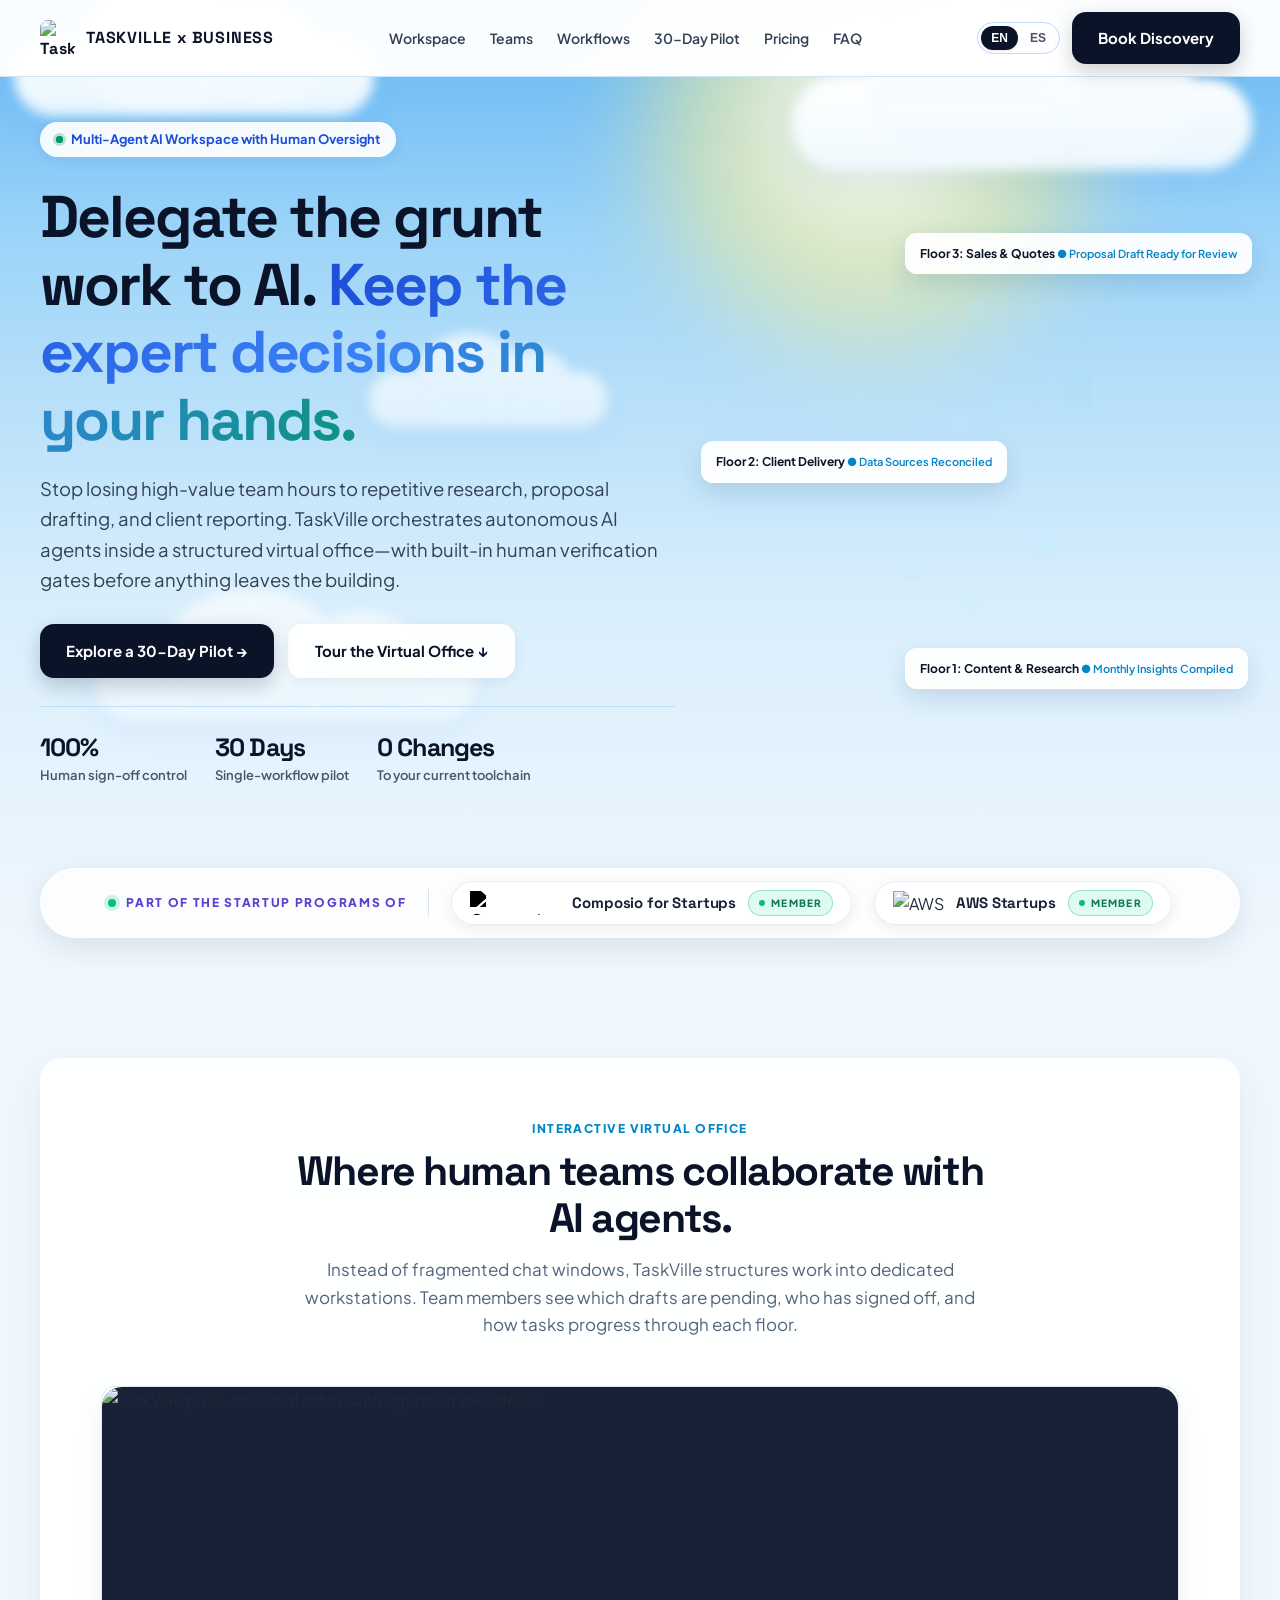
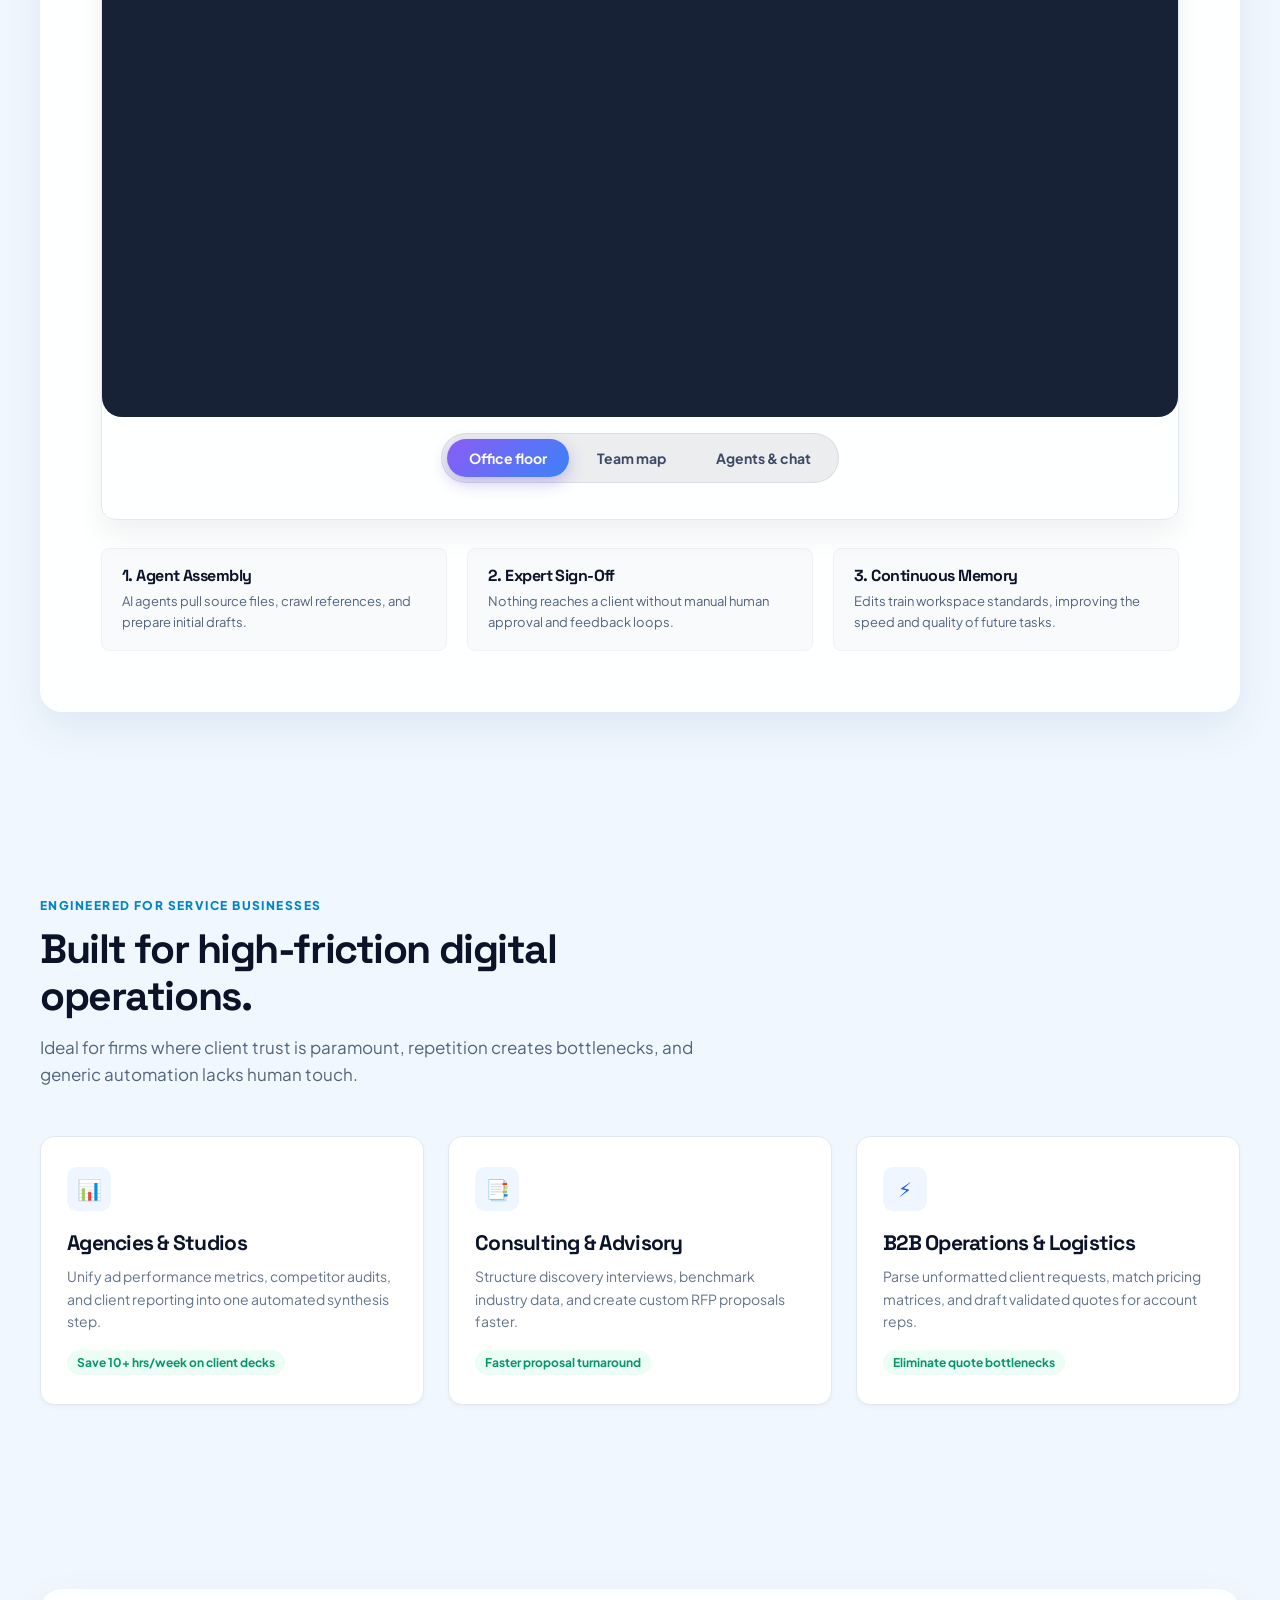
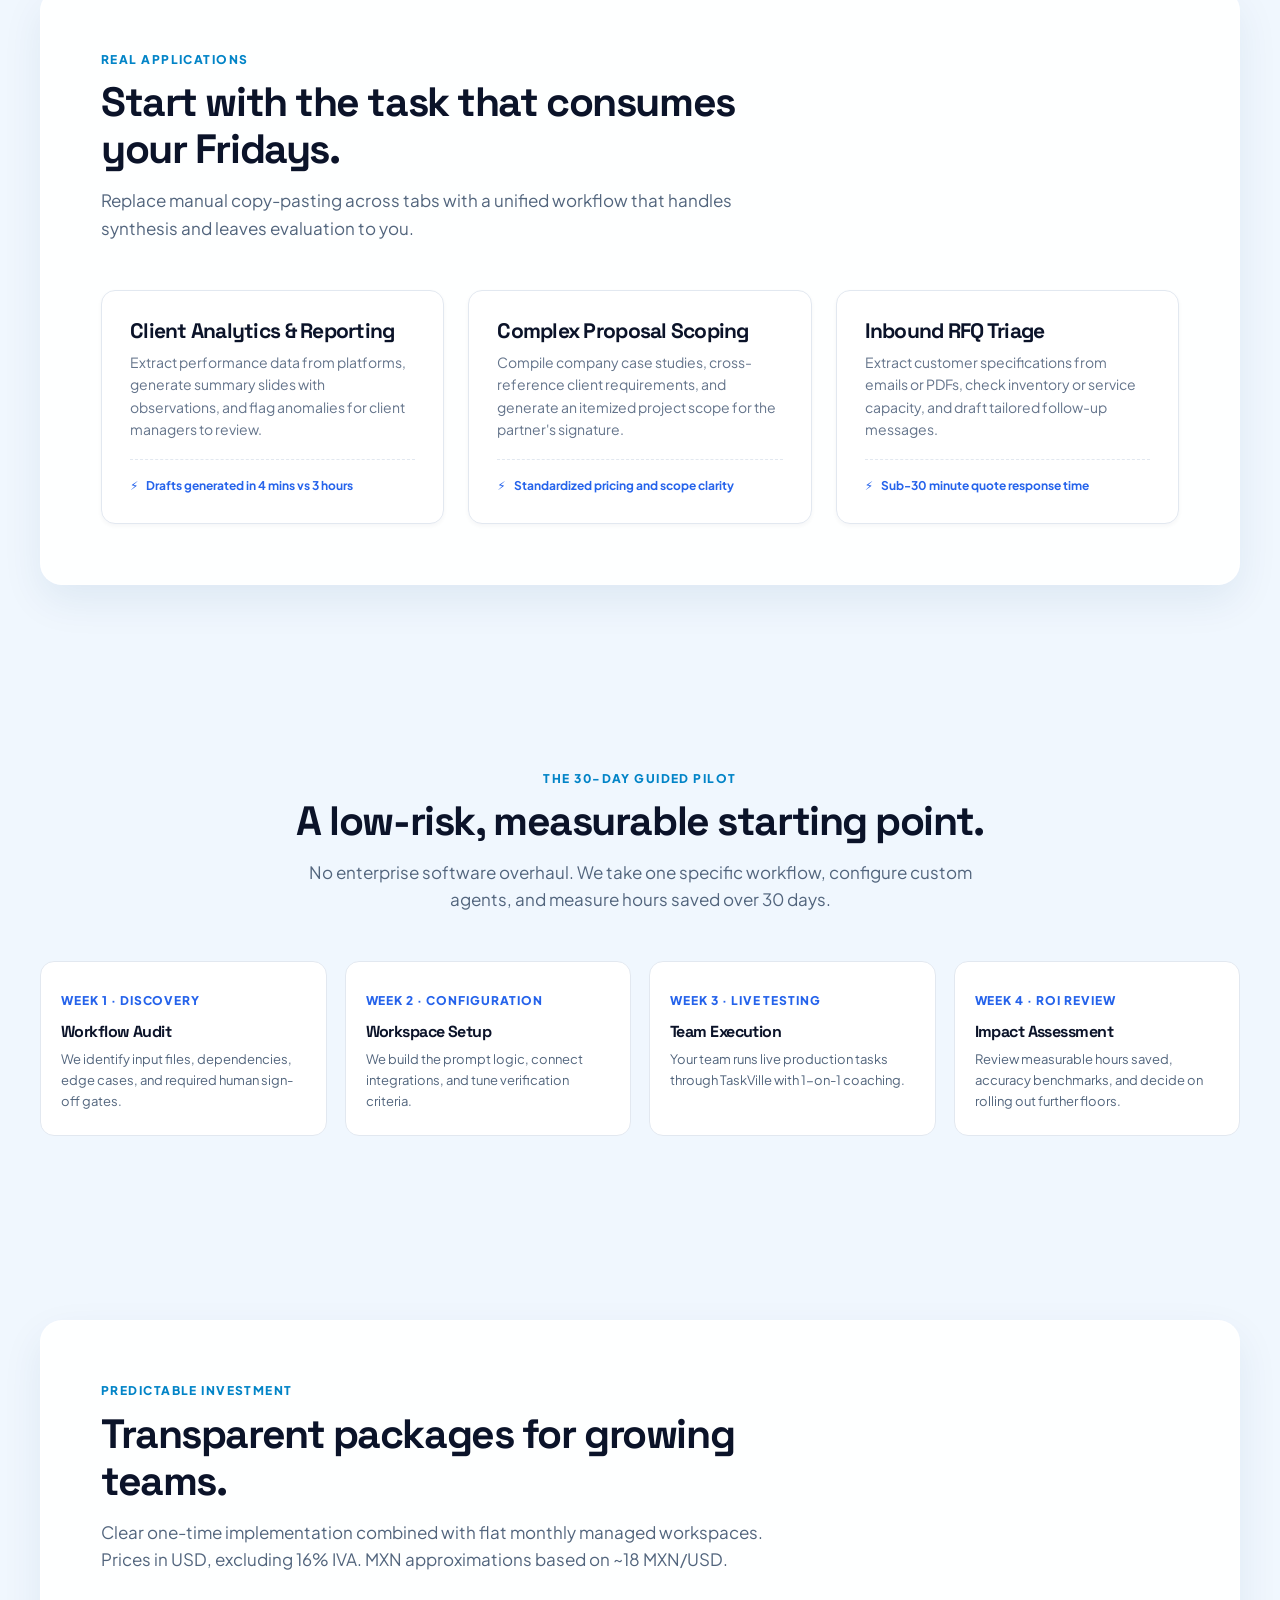
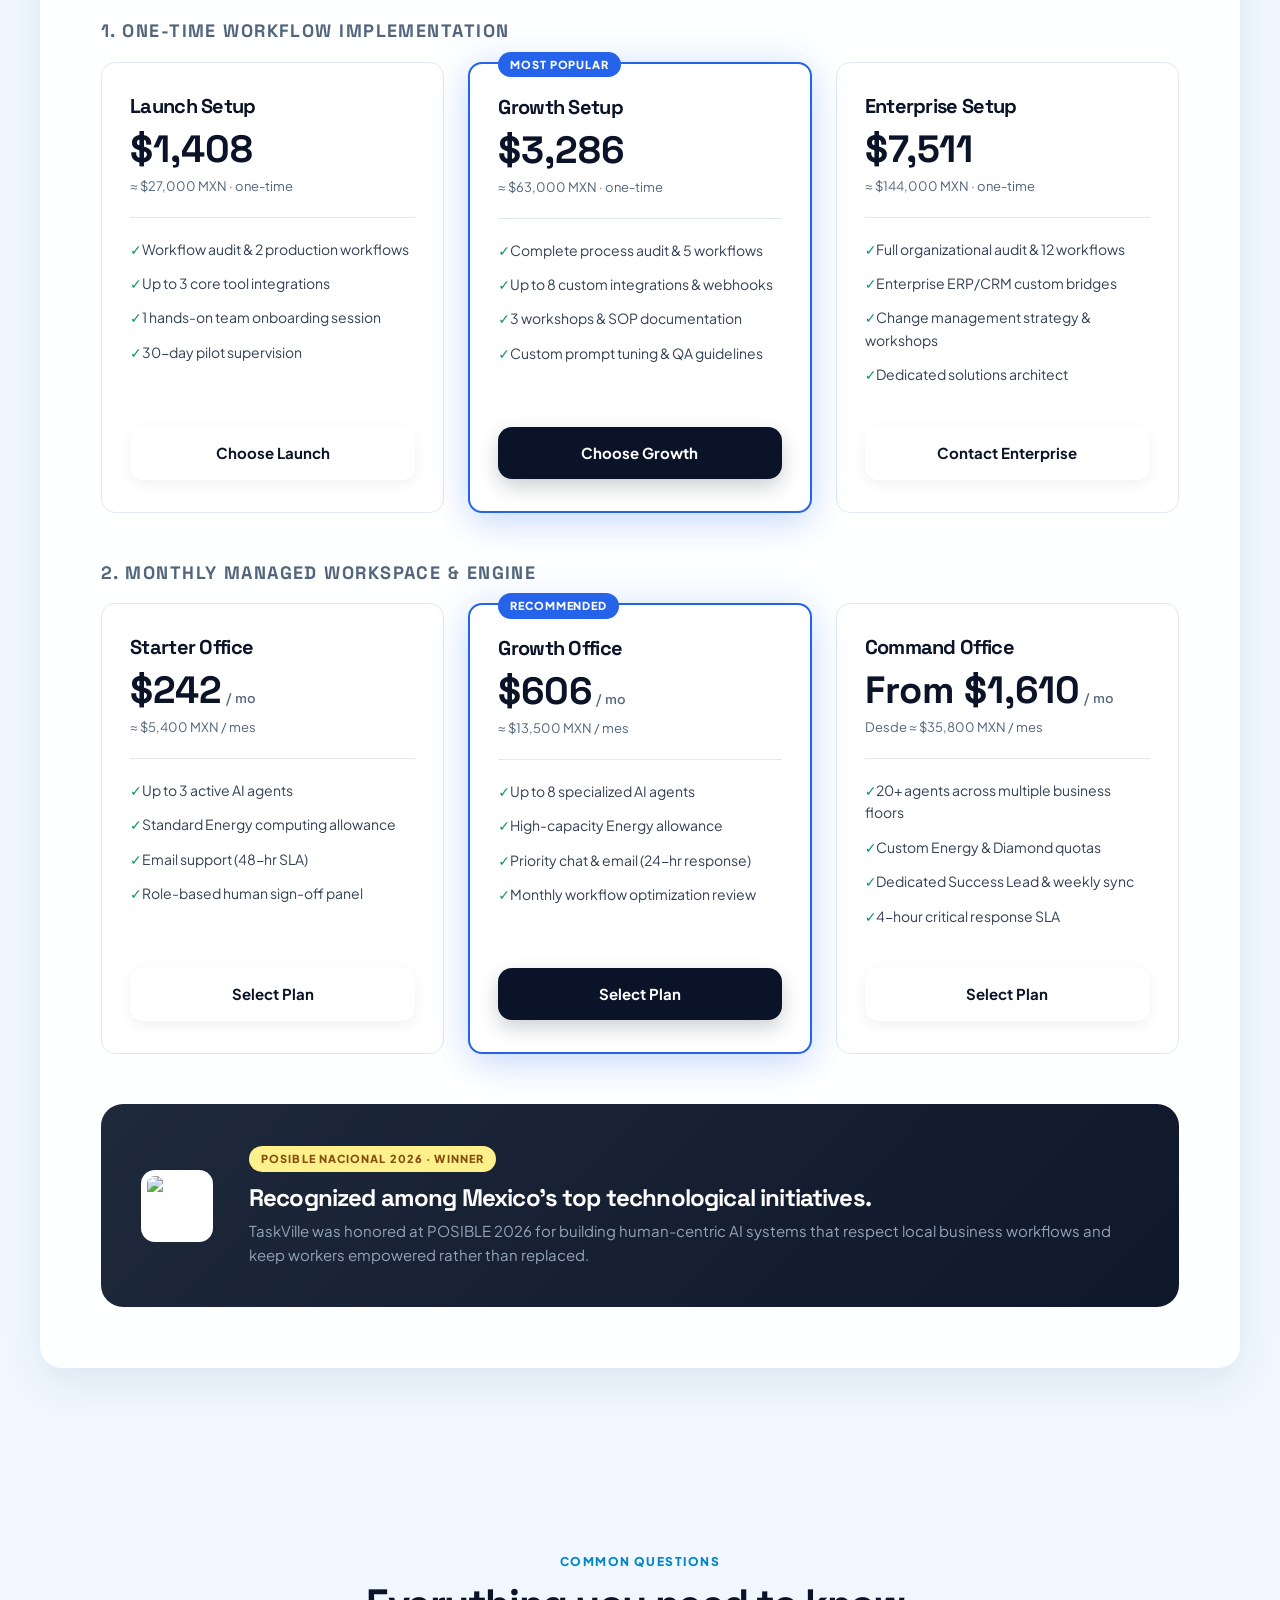
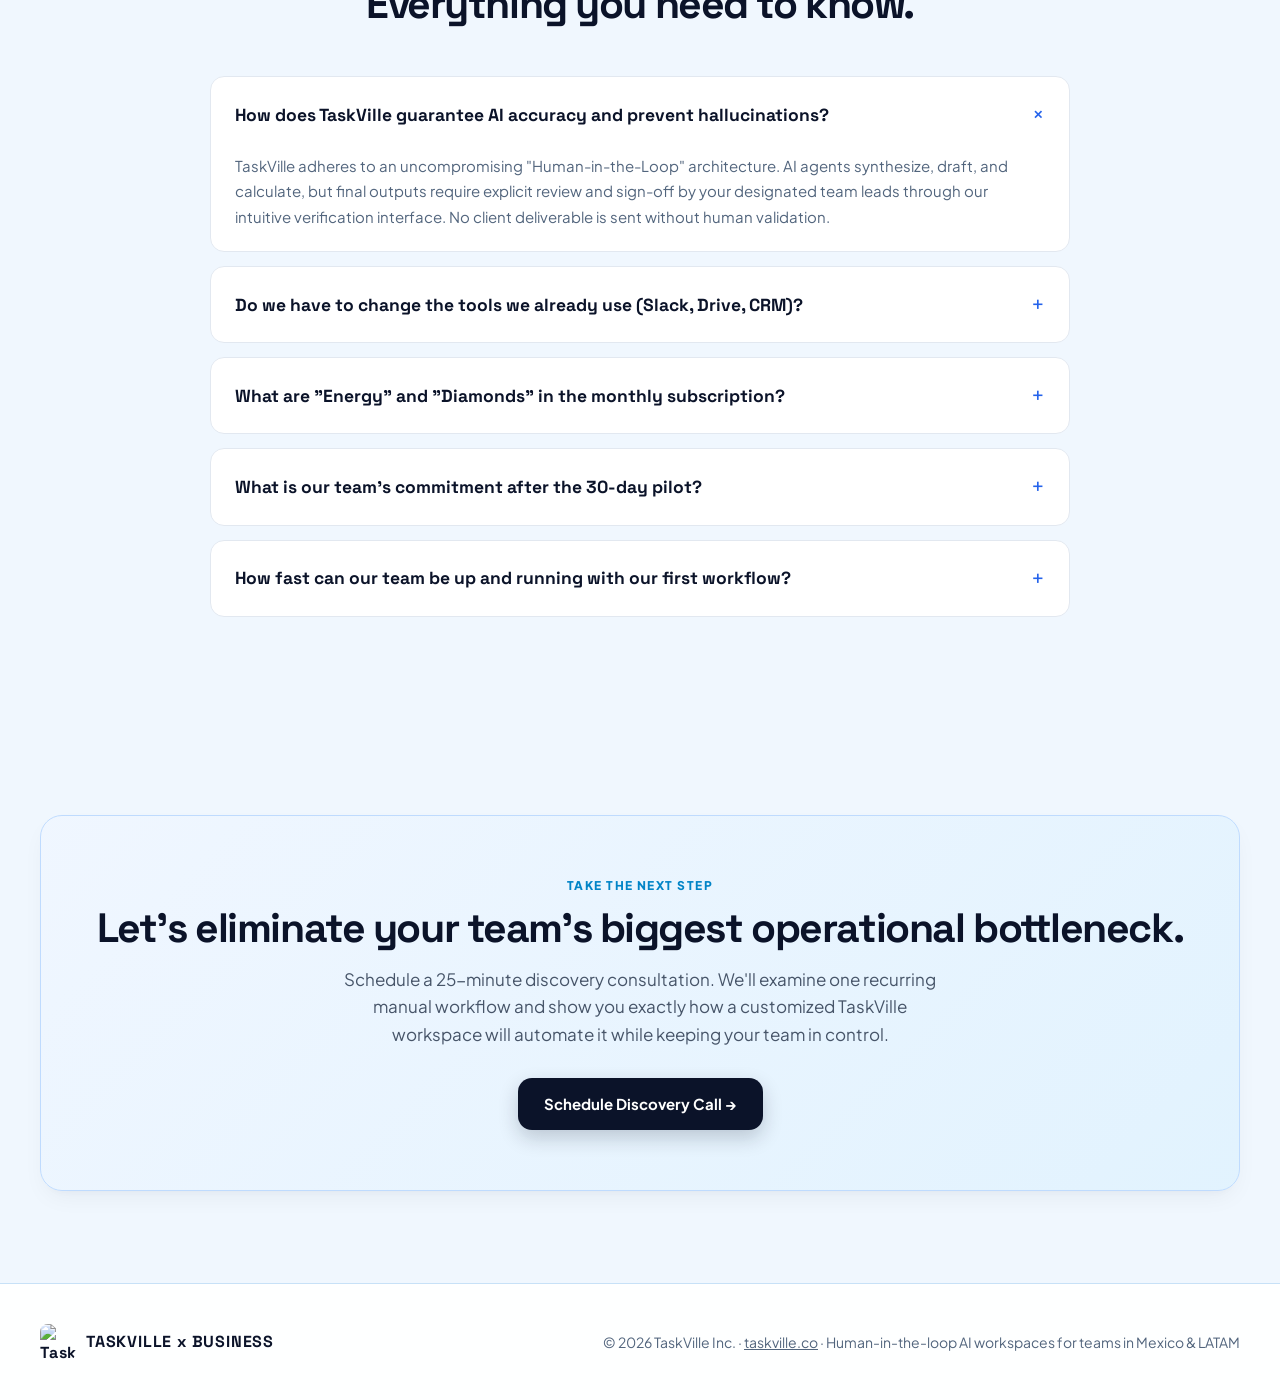
==== commit a0ad47dc: "Office switcher: add agents view as third slide; add bottom margin under toggle" ====
--- a/index.html
+++ b/index.html
@@ -30,7 +30,7 @@
     .ov-stage { position: relative; width: 100%; aspect-ratio: 1536 / 900; overflow: hidden; border-radius: 20px; background: #182236; }
     .ov-stage img { position: absolute; inset: 0; width: 100%; height: 100%; object-fit: cover; opacity: 0; transition: opacity .7s ease; }
     .ov-stage img.is-active { opacity: 1; }
-    .ov-toggle { display: flex; justify-content: center; gap: 6px; margin: 16px auto 0; padding: 5px; width: fit-content; border-radius: 999px; background: rgba(24,34,54,0.08); border: 1px solid rgba(24,34,54,0.08); }
+    .ov-toggle { display: flex; justify-content: center; flex-wrap: wrap; gap: 6px; margin: 16px auto 36px; padding: 5px; width: fit-content; max-width: 100%; border-radius: 999px; background: rgba(24,34,54,0.08); border: 1px solid rgba(24,34,54,0.08); }
     .ov-toggle button { position: relative; overflow: hidden; border: 0; cursor: pointer; padding: 10px 22px; border-radius: 999px; background: transparent; color: #3d4a66; font-family: 'Plus Jakarta Sans', sans-serif; font-size: 14px; font-weight: 700; transition: background .3s ease, color .3s ease, box-shadow .3s ease; }
     .ov-toggle button[aria-pressed="true"] { background: linear-gradient(135deg, #8b5cf6, #3b82f6); color: #ffffff; box-shadow: 0 6px 16px rgba(91,63,209,0.3); }
   </style>
@@ -191,10 +191,12 @@
             <div class="ov-stage">
               <img class="is-active" data-view="0" src="https://7c29b10336c7c5ef7e59bc7209cbaf71.cdn.bubble.io/f1792487210861x729834624181186200/Captura%20de%20pantalla%202026-10-20%20a%20la%28s%29%203.03.02%E2%80%AFa.m..png" alt="TaskVille pixel-art virtual office with agents at their desks" width="1536" height="904">
               <img data-view="1" src="https://7c29b10336c7c5ef7e59bc7209cbaf71.cdn.bubble.io/f1792534249159x687927094074796200/Captura%20de%20pantalla%202026-10-20%20a%20la%28s%29%204.10.41%E2%80%AFp.m..png" alt="TaskVille office map view showing agents, connected apps and live energy" width="1536" height="886" loading="lazy">
+              <img data-view="2" src="https://7c29b10336c7c5ef7e59bc7209cbaf71.cdn.bubble.io/f1792513807592x309301202110757760/taskville-agents-view.jpg" alt="TaskVille agents view with the team on the map and a live chat with an agent" width="1536" height="920" loading="lazy">
             </div>
             <div class="ov-toggle" role="group" aria-label="Office view">
               <button type="button" data-view="0" aria-pressed="true"><span class="en">Office floor</span><span class="es">Piso de oficina</span></button>
               <button type="button" data-view="1" aria-pressed="false"><span class="en">Team map</span><span class="es">Mapa del equipo</span></button>
+              <button type="button" data-view="2" aria-pressed="false"><span class="en">Agents &amp; chat</span><span class="es">Agentes y chat</span></button>
             </div>
           </div>
 
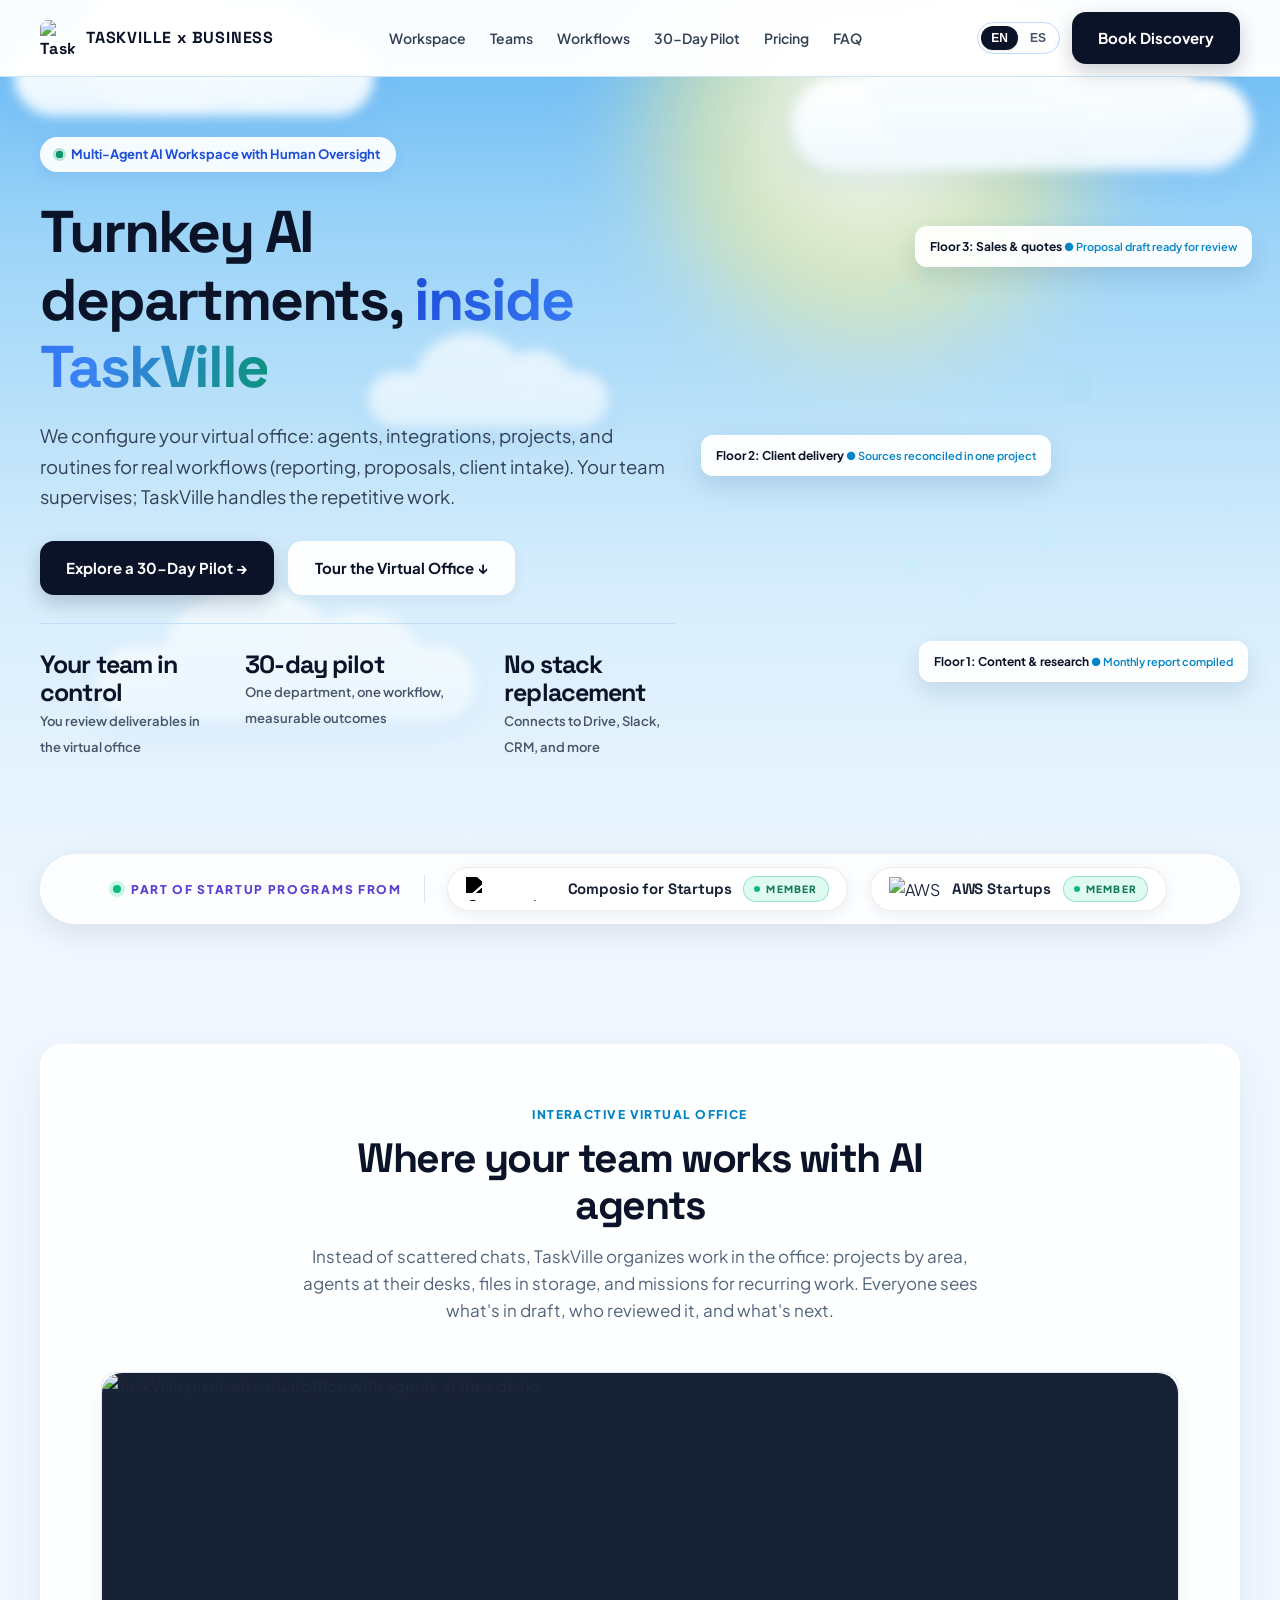
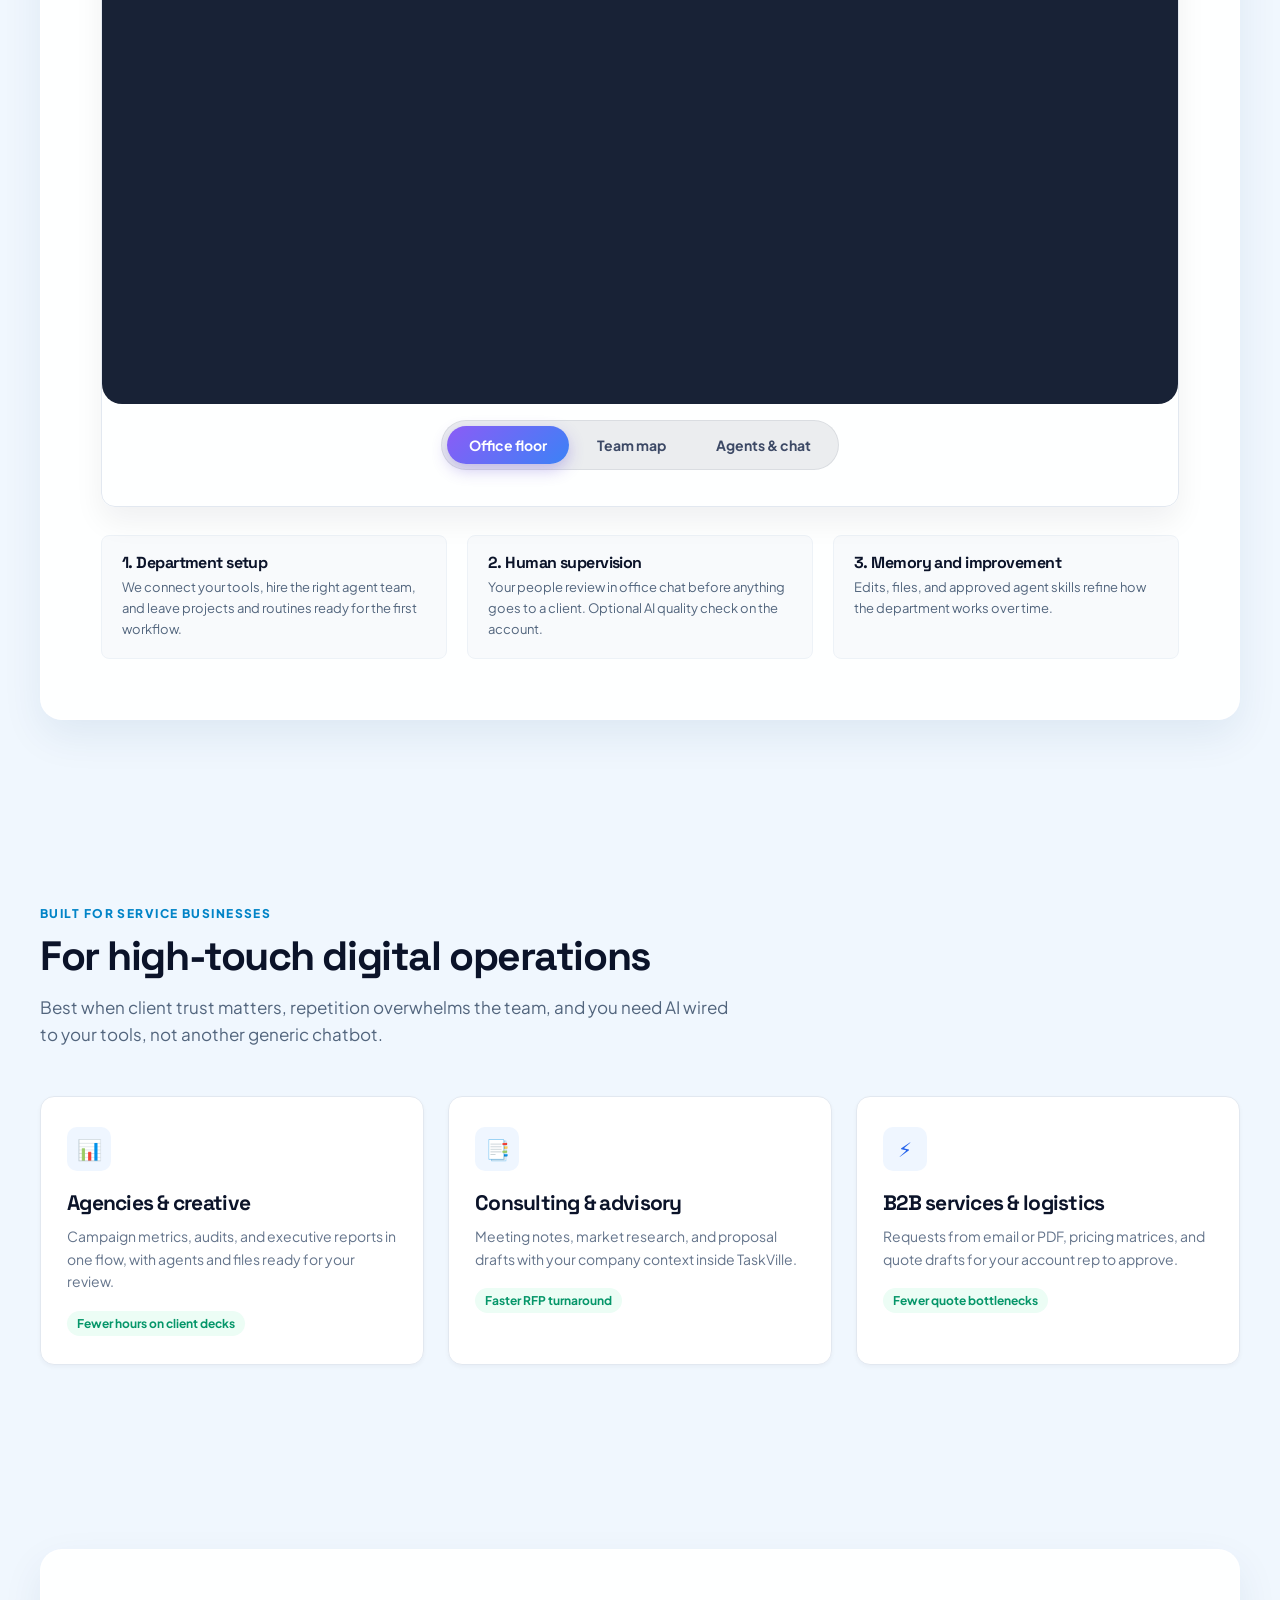
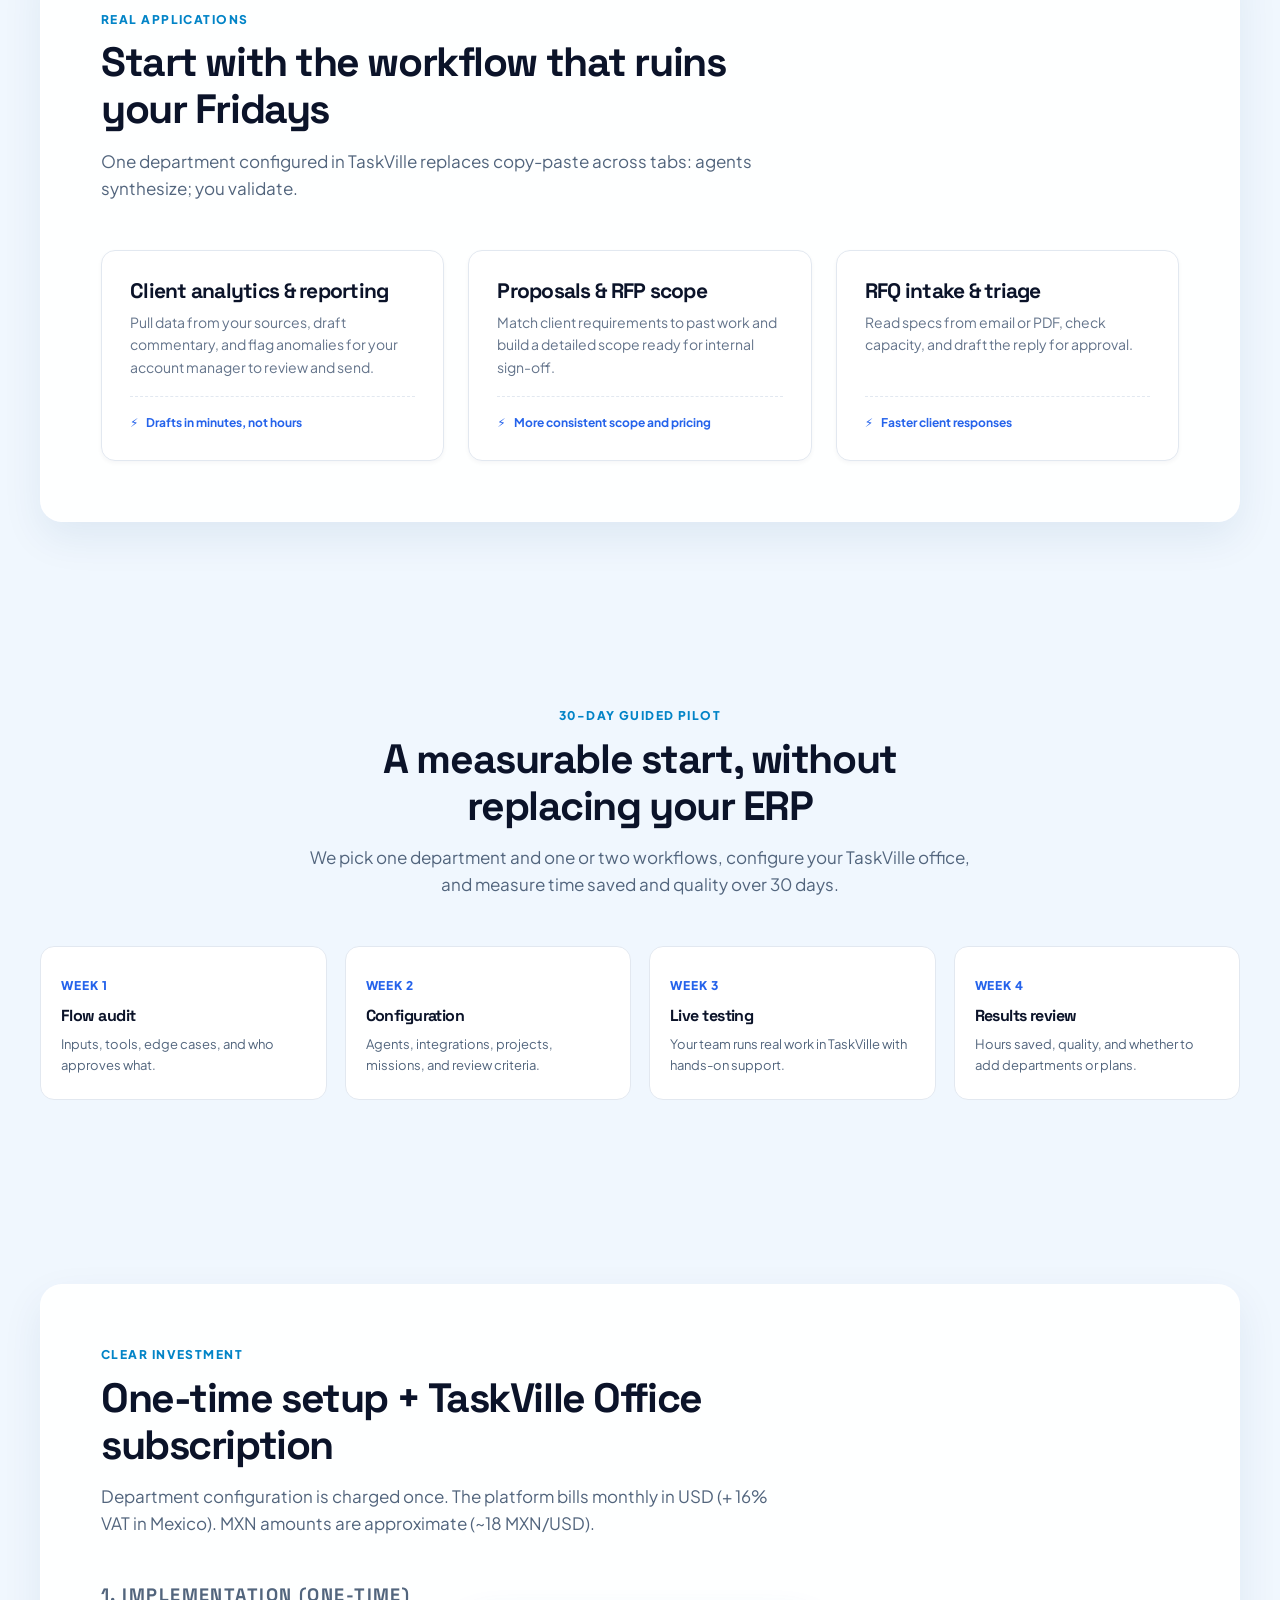
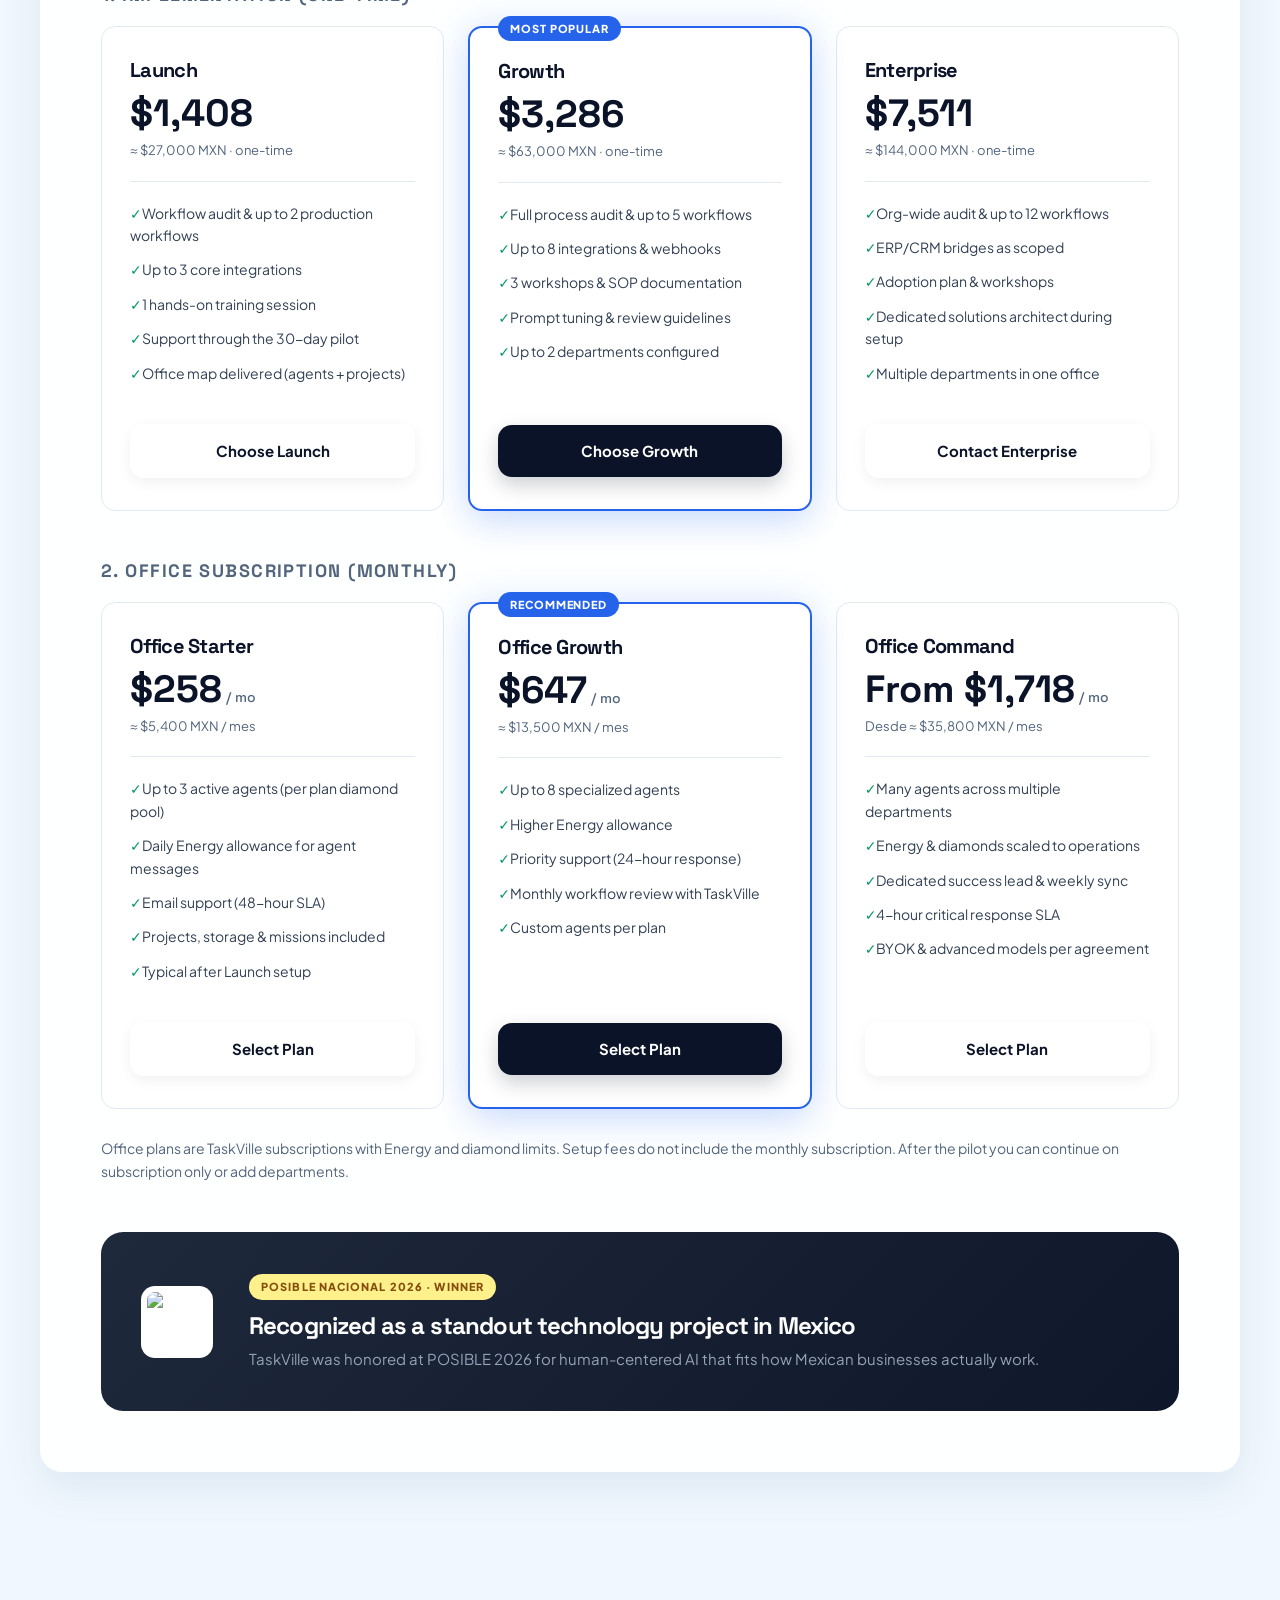
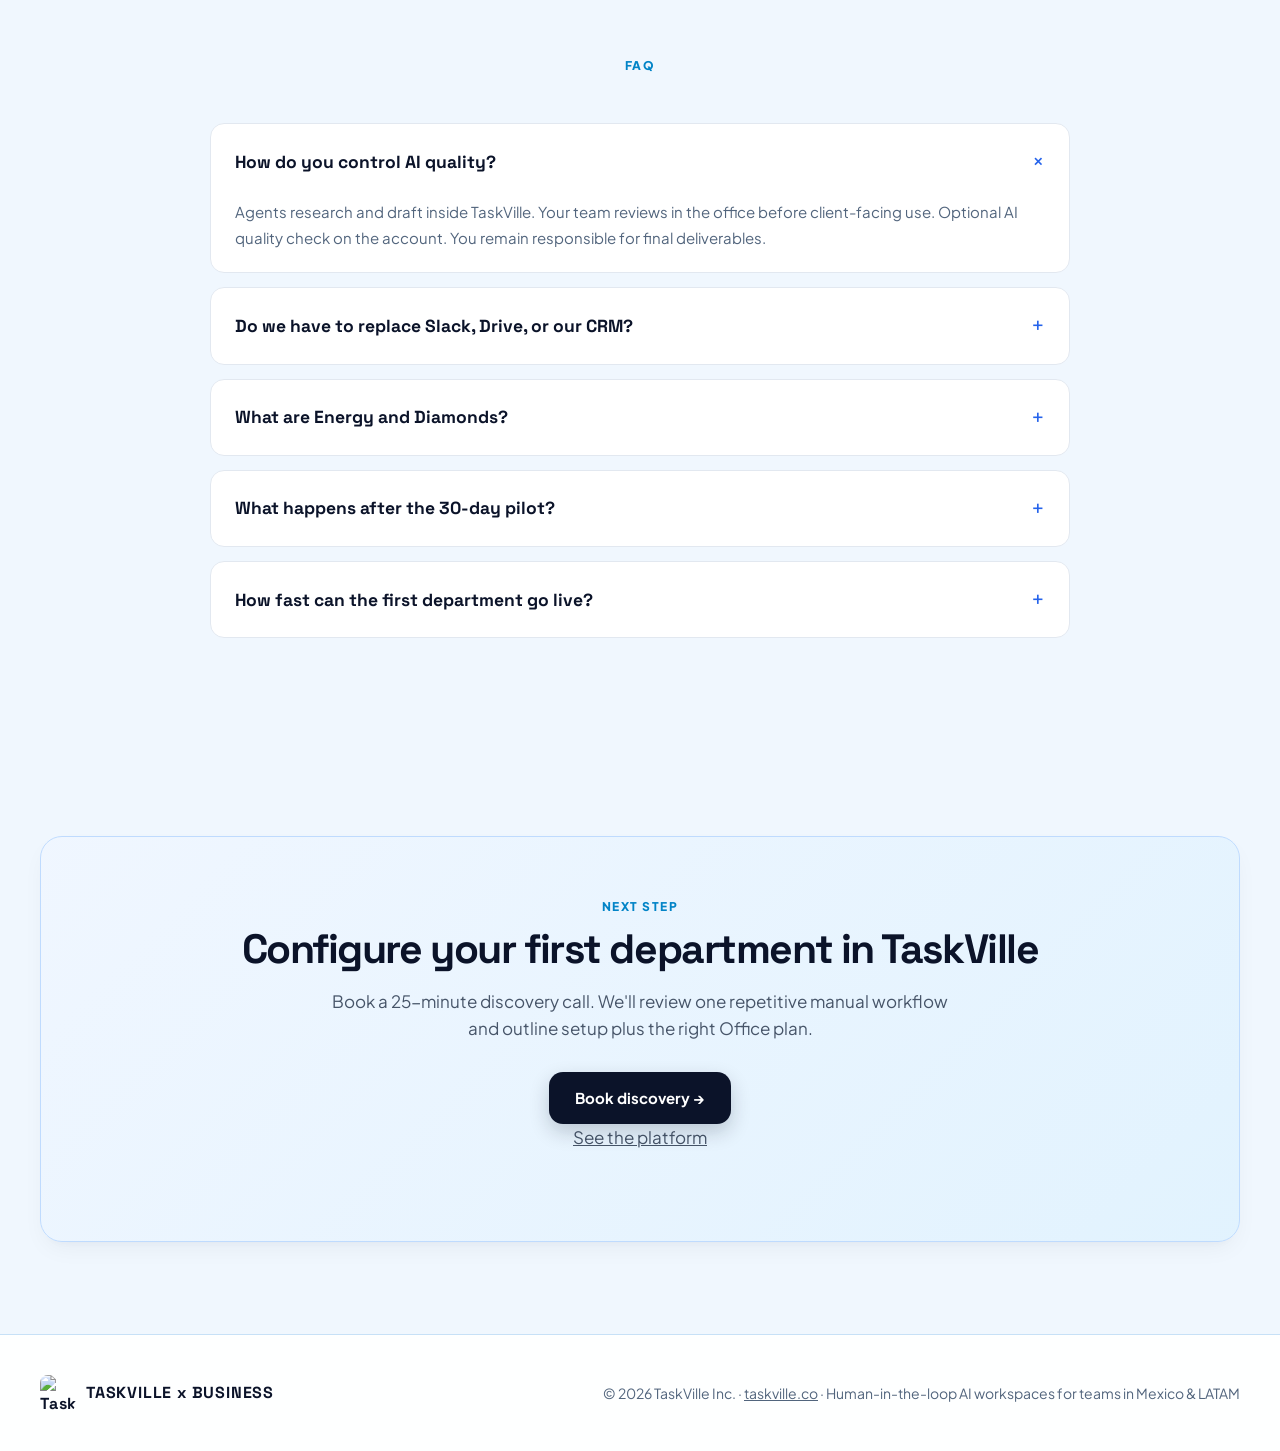
==== commit 4ad7d4c4: "Update business page copy per approved EN/ES spec" ====
--- a/index.html
+++ b/index.html
@@ -1,17 +1,16 @@
 <!doctype html>
-<html lang="en">
+<html lang='en'>
 <head>
-  <meta charset="utf-8">
-  <meta name="viewport" content="width=device-width, initial-scale=1">
-  <title>TaskVille x Business | The Autonomous AI Workspace Guided by Human Experts</title>
-  <meta name="description" content="Put repetitive operations on autopilot while retaining 100% human review. The premier AI workspace designed for Mexican and LATAM service firms.">
-  <link rel="preconnect" href="https://fonts.googleapis.com">
-  <link rel="preconnect" href="https://fonts.gstatic.com" crossorigin>
-  <link href="https://fonts.googleapis.com/css2?family=Plus+Jakarta+Sans:wght@400;500;600;700;800&family=Space+Grotesk:wght@600;700;800&display=swap" rel="stylesheet">
-  <link rel="stylesheet" href="styles.css">
-  <link rel="stylesheet" href="motion.css">
+  <meta charset='utf-8'>
+  <meta name='viewport' content='width=device-width, initial-scale=1'>
+  <title>TaskVille Business Mexico | Turnkey AI departments in your virtual office</title>
+  <meta name='description' content='We configure your virtual office: agents, integrations, projects, and routines for real workflows. Your team supervises; TaskVille handles the repetitive work.'>
+  <link rel='preconnect' href='https://fonts.googleapis.com'>
+  <link rel='preconnect' href='https://fonts.gstatic.com' crossorigin>
+  <link href='https://fonts.googleapis.com/css2?family=Plus+Jakarta+Sans:wght@400;500;600;700;800&family=Space+Grotesk:wght@600;700;800&display=swap' rel='stylesheet'>
+  <link rel='stylesheet' href='styles.css'>
+  <link rel='stylesheet' href='motion.css'>
   <style>
-    /* Trusted partners strip */
     .tp-section { padding: 16px 0 28px; position: relative; z-index: 2; }
     .tp-strip { display: flex; align-items: center; justify-content: center; flex-wrap: wrap; gap: 12px 22px; padding: 12px 22px; border-radius: 999px; background: rgba(255,255,255,0.8); border: 1px solid rgba(255,255,255,0.95); box-shadow: 0 10px 30px rgba(24,34,54,0.1), inset 0 1px 0 rgba(255,255,255,0.9); backdrop-filter: blur(14px); -webkit-backdrop-filter: blur(14px); }
     .tp-label { display: inline-flex; align-items: center; gap: 10px; font-family: 'Plus Jakarta Sans', sans-serif; font-size: 12px; font-weight: 800; letter-spacing: 0.14em; text-transform: uppercase; color: #5b3fd1; }
@@ -25,302 +24,288 @@
     .tp-chip em { font-style: normal; display: inline-flex; align-items: center; gap: 6px; font-family: 'Plus Jakarta Sans', sans-serif; font-size: 10px; font-weight: 800; letter-spacing: 0.12em; text-transform: uppercase; color: #0f7a55; padding: 4px 10px; border-radius: 999px; background: rgba(110,231,183,0.22); border: 1px solid rgba(16,185,129,0.35); }
     .tp-chip em::before { content: ''; width: 6px; height: 6px; border-radius: 50%; background: #10b981; display: inline-block; }
     @media (max-width: 760px) { .tp-strip { border-radius: 24px; padding: 14px 16px; } .tp-sep { display: none; } .tp-label { width: 100%; justify-content: center; } }
-
-    /* Office view switcher */
     .ov-stage { position: relative; width: 100%; aspect-ratio: 1536 / 900; overflow: hidden; border-radius: 20px; background: #182236; }
     .ov-stage img { position: absolute; inset: 0; width: 100%; height: 100%; object-fit: cover; opacity: 0; transition: opacity .7s ease; }
     .ov-stage img.is-active { opacity: 1; }
     .ov-toggle { display: flex; justify-content: center; flex-wrap: wrap; gap: 6px; margin: 16px auto 36px; padding: 5px; width: fit-content; max-width: 100%; border-radius: 999px; background: rgba(24,34,54,0.08); border: 1px solid rgba(24,34,54,0.08); }
     .ov-toggle button { position: relative; overflow: hidden; border: 0; cursor: pointer; padding: 10px 22px; border-radius: 999px; background: transparent; color: #3d4a66; font-family: 'Plus Jakarta Sans', sans-serif; font-size: 14px; font-weight: 700; transition: background .3s ease, color .3s ease, box-shadow .3s ease; }
-    .ov-toggle button[aria-pressed="true"] { background: linear-gradient(135deg, #8b5cf6, #3b82f6); color: #ffffff; box-shadow: 0 6px 16px rgba(91,63,209,0.3); }
+    .ov-toggle button[aria-pressed=true] { background: linear-gradient(135deg, #8b5cf6, #3b82f6); color: #ffffff; box-shadow: 0 6px 16px rgba(91,63,209,0.3); }
+    .hm-sub { display: block; font-size: 14px; color: #52657d; margin-top: 4px; }
   </style>
 </head>
-<body data-lang="en">
-  <!-- Diffused / Blurred Parallax Daylight Sky with Soft Dreamy Clouds -->
-  <div class="daylight-parallax-wrapper" aria-hidden="true">
-    <div class="sun-glow"></div>
-    <div class="day-cloud c1"></div>
-    <div class="day-cloud c2"></div>
-    <div class="day-cloud c3"></div>
-    <div class="day-cloud c4"></div>
+<body data-lang='en'>
+  <div class='daylight-parallax-wrapper' aria-hidden='true'>
+    <div class='sun-glow'></div>
+    <div class='day-cloud c1'></div>
+    <div class='day-cloud c2'></div>
+    <div class='day-cloud c3'></div>
+    <div class='day-cloud c4'></div>
   </div>
 
-  <!-- Header / Navigation -->
-  <header class="header">
-    <div class="wrap nav">
-      <a class="brand" href="#top">
-        <img src="https://7c29b10336c7c5ef7e59bc7209cbaf71.cdn.bubble.io/f1791822396373x307512245030434200/dynamiccontent.properties.png" alt="TaskVille logo">
+  <header class='header'>
+    <div class='wrap nav'>
+      <a class='brand' href='#top'>
+        <img src='https://7c29b10336c7c5ef7e59bc7209cbaf71.cdn.bubble.io/f1791822396373x307512245030434200/dynamiccontent.properties.png' alt='TaskVille logo'>
         TASKVILLE x BUSINESS
       </a>
-
-      <nav class="nav-links" aria-label="Main Navigation">
-        <a href="#office"><span class="en">Workspace</span><span class="es">Espacio</span></a>
-        <a href="#teams"><span class="en">Teams</span><span class="es">Equipos</span></a>
-        <a href="#usecases"><span class="en">Workflows</span><span class="es">Flujos</span></a>
-        <a href="#pilot"><span class="en">30-Day Pilot</span><span class="es">Piloto 30 días</span></a>
-        <a href="#pricing"><span class="en">Pricing</span><span class="es">Precios</span></a>
-        <a href="#faq"><span class="en">FAQ</span><span class="es">Preguntas</span></a>
+      <nav class='nav-links' aria-label='Main Navigation'>
+        <a href='#office'><span class='en'>Workspace</span><span class='es'>Espacio</span></a>
+        <a href='#teams'><span class='en'>Teams</span><span class='es'>Equipos</span></a>
+        <a href='#usecases'><span class='en'>Workflows</span><span class='es'>Flujos</span></a>
+        <a href='#pilot'><span class='en'>30-Day Pilot</span><span class='es'>Piloto 30 días</span></a>
+        <a href='#pricing'><span class='en'>Pricing</span><span class='es'>Precios</span></a>
+        <a href='#faq'><span class='en'>FAQ</span><span class='es'>Preguntas</span></a>
       </nav>
-
-      <div class="nav-right">
-        <div class="lang-switcher" aria-label="Language selection">
-          <button type="button" data-lang-button="en" aria-pressed="true">EN</button>
-          <button type="button" data-lang-button="es" aria-pressed="false">ES</button>
-        </div>
-        <a class="btn btn-primary" href="#contact">
-          <span class="en">Book Discovery</span>
-          <span class="es">Agendar Llamada</span>
+      <div class='nav-right'>
+        <div class='lang-switcher' aria-label='Language selection'>
+          <button type='button' data-lang-button='en' aria-pressed='true'>EN</button>
+          <button type='button' data-lang-button='es' aria-pressed='false'>ES</button>
+        </div>
+        <a class='btn btn-primary' href='#contact'>
+          <span class='en'>Book Discovery</span>
+          <span class='es'>Agendar Llamada</span>
         </a>
       </div>
     </div>
   </header>
 
-  <main id="top">
-    <!-- Hero Section -->
-    <section class="hero">
-      <div class="wrap hero-layout">
-        <div class="hero-copy">
-          <div class="badge-pill">
-            <span class="dot"></span>
-            <span class="en">Multi-Agent AI Workspace with Human Oversight</span>
-            <span class="es">Oficina de IA Multi-Agente con Supervisión Humana</span>
-          </div>
-
-          <!-- Elevated & Punchy Hero Titles -->
-          <h1 class="en">Delegate the grunt work to AI. <span class="gradient-text">Keep the expert decisions in your hands.</span></h1>
-          <h1 class="es">Delega el trabajo operativo a la IA. <span class="gradient-text">Mantén el criterio experto en manos de tu equipo.</span></h1>
-
-          <p class="lead en">
-            Stop losing high-value team hours to repetitive research, proposal drafting, and client reporting. TaskVille orchestrates autonomous AI agents inside a structured virtual office—with built-in human verification gates before anything leaves the building.
-          </p>
-          <p class="lead es">
-            Deja de quemar el talento de tu equipo en reportes repetitivos, borradores de propuestas y búsqueda de datos. TaskVille coordina agentes de IA autónomos en una oficina virtual estructurada con filtros de revisión humana obligatorios antes de cada entrega.
-          </p>
-
-          <div style="display: flex; gap: 14px; flex-wrap: wrap;">
-            <a class="btn btn-primary" href="#contact">
-              <span class="en">Explore a 30-Day Pilot →</span>
-              <span class="es">Explorar Piloto de 30 Días →</span>
+  <main id='top'>
+    <section class='hero'>
+      <div class='wrap hero-layout'>
+        <div class='hero-copy'>
+          <div class='badge-pill'>
+            <span class='dot'></span>
+            <span class='en'>Multi-Agent AI Workspace with Human Oversight</span>
+            <span class='es'>Oficina de IA Multi-Agente con Supervisión Humana</span>
+          </div>
+
+          <h1 class='en'>Turnkey AI departments, <span class='gradient-text'>inside TaskVille</span></h1>
+          <h1 class='es'>Departamentos de IA llave en mano, <span class='gradient-text'>dentro de TaskVille</span></h1>
+
+          <p class='lead en'>We configure your virtual office: agents, integrations, projects, and routines for real workflows (reporting, proposals, client intake). Your team supervises; TaskVille handles the repetitive work.</p>
+          <p class='lead es'>Configuramos su oficina virtual: agentes, integraciones, proyectos y rutinas para flujos reales (reportes, propuestas, recepción de clientes). Su equipo supervisa; TaskVille hace el trabajo repetitivo.</p>
+
+          <div style='display: flex; gap: 14px; flex-wrap: wrap;'>
+            <a class='btn btn-primary' href='#contact'>
+              <span class='en'>Explore a 30-Day Pilot →</span>
+              <span class='es'>Explorar Piloto de 30 Días →</span>
             </a>
-            <a class="btn btn-secondary" href="#office">
-              <span class="en">Tour the Virtual Office ↓</span>
-              <span class="es">Conocer la Oficina Virtual ↓</span>
+            <a class='btn btn-secondary' href='#office'>
+              <span class='en'>Tour the Virtual Office ↓</span>
+              <span class='es'>Conocer la Oficina Virtual ↓</span>
             </a>
           </div>
 
-          <div class="hero-metrics">
-            <div class="hero-metric-item">
-              <h4>100%</h4>
-              <span class="en">Human sign-off control</span>
-              <span class="es">Control y aprobación humana</span>
-            </div>
-            <div class="hero-metric-item">
-              <h4>30 Days</h4>
-              <span class="en">Single-workflow pilot</span>
-              <span class="es">Piloto enfocado sin riesgo</span>
-            </div>
-            <div class="hero-metric-item">
-              <h4>0 Changes</h4>
-              <span class="en">To your current toolchain</span>
-              <span class="es">Sin alterar tus herramientas</span>
-            </div>
-          </div>
-        </div>
-
-        <!-- Freestanding Building Visual (No card container, no border, pure alpha drop-shadow) -->
-        <div class="hero-visual">
-          <div class="tower-freestanding">
-            <img src="https://7c29b10336c7c5ef7e59bc7209cbaf71.cdn.bubble.io/f1792485103176x644709222852288800/Gemini_Generated_Image_unfa4unfa4unfa4u.png" alt="TaskVille multi-floor virtual workspace showing sales, operations, and marketing agents collaborating" width="928" height="1152">
-            
-            <div class="floor-callout callout-sales">
-              <span class="en">Floor 3: Sales & Quotes</span>
-              <span class="es">Piso 3: Ventas y Cotizaciones</span>
-              <small class="en">● Proposal Draft Ready for Review</small>
-              <small class="es">● Borrador listo para revisión</small>
-            </div>
-            <div class="floor-callout callout-ops">
-              <span class="en">Floor 2: Client Delivery</span>
-              <span class="es">Piso 2: Operaciones y Entrega</span>
-              <small class="en">● Data Sources Reconciled</small>
-              <small class="es">● Fuentes de datos conciliadas</small>
-            </div>
-            <div class="floor-callout callout-marketing">
-              <span class="en">Floor 1: Content & Research</span>
-              <span class="es">Piso 1: Contenido e Investigación</span>
-              <small class="en">● Monthly Insights Compiled</small>
-              <small class="es">● Reporte mensual compilado</small>
-            </div>
-          </div>
-        </div>
-      </div>
-    </section>
-
-    <!-- Trusted Partners strip -->
-    <section class="tp-section" id="partners" aria-label="Startup programs">
-      <div class="wrap">
-        <div class="tp-strip">
-          <span class="tp-label"><i></i><span class="en">Part of the startup programs of</span><span class="es">Parte de los programas para startups de</span></span>
-          <span class="tp-sep" aria-hidden="true"></span>
-          <a class="tp-chip" href="https://composio.dev/startups" target="_blank" rel="noopener">
-            <img class="tp-logo-black" src="https://cdn.jsdelivr.net/gh/glincker/thesvg@main/public/icons/composio/default.svg" alt="Composio" loading="lazy">
+          <div class='hero-metrics'>
+            <div class='hero-metric-item'>
+              <h4 class='en'>Your team in control</h4>
+              <h4 class='es'>Control de su equipo</h4>
+              <span class='hm-sub en'>You review deliverables in the virtual office</span>
+              <span class='hm-sub es'>Usted aprueba entregables en la oficina virtual</span>
+            </div>
+            <div class='hero-metric-item'>
+              <h4 class='en'>30-day pilot</h4>
+              <h4 class='es'>Piloto de 30 días</h4>
+              <span class='hm-sub en'>One department, one workflow, measurable outcomes</span>
+              <span class='hm-sub es'>Un departamento, un flujo, resultados medibles</span>
+            </div>
+            <div class='hero-metric-item'>
+              <h4 class='en'>No stack replacement</h4>
+              <h4 class='es'>Sin cambiar su stack</h4>
+              <span class='hm-sub en'>Connects to Drive, Slack, CRM, and more</span>
+              <span class='hm-sub es'>Se conecta a Drive, Slack, CRM y más</span>
+            </div>
+          </div>
+        </div>
+
+        <div class='hero-visual'>
+          <div class='tower-freestanding'>
+            <img src='https://7c29b10336c7c5ef7e59bc7209cbaf71.cdn.bubble.io/f1792485103176x644709222852288800/Gemini_Generated_Image_unfa4unfa4unfa4u.png' alt='TaskVille multi-floor virtual workspace with AI agents on three floors' width='928' height='1152'>
+            <div class='floor-callout callout-sales'>
+              <span class='en'>Floor 3: Sales & quotes</span>
+              <span class='es'>Piso 3: Ventas y cotizaciones</span>
+              <small class='en'>● Proposal draft ready for review</small>
+              <small class='es'>● Borrador de propuesta listo para revisión</small>
+            </div>
+            <div class='floor-callout callout-ops'>
+              <span class='en'>Floor 2: Client delivery</span>
+              <span class='es'>Piso 2: Operaciones y entrega</span>
+              <small class='en'>● Sources reconciled in one project</small>
+              <small class='es'>● Fuentes conciliadas en un solo proyecto</small>
+            </div>
+            <div class='floor-callout callout-marketing'>
+              <span class='en'>Floor 1: Content & research</span>
+              <span class='es'>Piso 1: Contenido e investigación</span>
+              <small class='en'>● Monthly report compiled</small>
+              <small class='es'>● Reporte mensual compilado</small>
+            </div>
+          </div>
+        </div>
+      </div>
+    </section>
+
+    <section class='tp-section' id='partners' aria-label='Startup programs'>
+      <div class='wrap'>
+        <div class='tp-strip'>
+          <span class='tp-label'><i></i><span class='en'>Part of startup programs from</span><span class='es'>Parte de los programas para startups de</span></span>
+          <span class='tp-sep' aria-hidden='true'></span>
+          <a class='tp-chip' href='https://composio.dev/startups' target='_blank' rel='noopener'>
+            <img class='tp-logo-black' src='https://cdn.jsdelivr.net/gh/glincker/thesvg@main/public/icons/composio/default.svg' alt='Composio' loading='lazy'>
             <b>Composio for Startups</b>
-            <em><span class="en">Member</span><span class="es">Miembro</span></em>
+            <em><span class='en'>Member</span><span class='es'>Miembro</span></em>
           </a>
-          <a class="tp-chip" href="https://aws.amazon.com/startups" target="_blank" rel="noopener">
-            <img src="https://cdn.jsdelivr.net/gh/glincker/thesvg@main/public/icons/aws/default.svg" alt="AWS" loading="lazy">
+          <a class='tp-chip' href='https://aws.amazon.com/startups' target='_blank' rel='noopener'>
+            <img src='https://cdn.jsdelivr.net/gh/glincker/thesvg@main/public/icons/aws/default.svg' alt='AWS' loading='lazy'>
             <b>AWS Startups</b>
-            <em><span class="en">Member</span><span class="es">Miembro</span></em>
+            <em><span class='en'>Member</span><span class='es'>Miembro</span></em>
           </a>
         </div>
       </div>
     </section>
 
-    <!-- Virtual Office Workspace -->
-    <section id="office">
-      <div class="wrap">
-        <div class="surface-panel">
-          <div class="section-intro centered">
-            <span class="kicker"><span class="en">Interactive Virtual Office</span><span class="es">Oficina Virtual Interactiva</span></span>
-            <h2 class="en">Where human teams collaborate with AI agents.</h2>
-            <h2 class="es">Donde tu equipo colabora con agentes de IA.</h2>
-            <p class="en">Instead of fragmented chat windows, TaskVille structures work into dedicated workstations. Team members see which drafts are pending, who has signed off, and how tasks progress through each floor.</p>
-            <p class="es">En vez de pestañas dispersas de chat, TaskVille estructura las labores en estaciones claras. Cada persona ve qué borradores están pendientes, quién autorizó y el avance en cada piso.</p>
-          </div>
-
-          <div class="office-preview" id="officeSwitcher">
-            <div class="ov-stage">
-              <img class="is-active" data-view="0" src="https://7c29b10336c7c5ef7e59bc7209cbaf71.cdn.bubble.io/f1792487210861x729834624181186200/Captura%20de%20pantalla%202026-10-20%20a%20la%28s%29%203.03.02%E2%80%AFa.m..png" alt="TaskVille pixel-art virtual office with agents at their desks" width="1536" height="904">
-              <img data-view="1" src="https://7c29b10336c7c5ef7e59bc7209cbaf71.cdn.bubble.io/f1792534249159x687927094074796200/Captura%20de%20pantalla%202026-10-20%20a%20la%28s%29%204.10.41%E2%80%AFp.m..png" alt="TaskVille office map view showing agents, connected apps and live energy" width="1536" height="886" loading="lazy">
-              <img data-view="2" src="https://7c29b10336c7c5ef7e59bc7209cbaf71.cdn.bubble.io/f1792513807592x309301202110757760/taskville-agents-view.jpg" alt="TaskVille agents view with the team on the map and a live chat with an agent" width="1536" height="920" loading="lazy">
-            </div>
-            <div class="ov-toggle" role="group" aria-label="Office view">
-              <button type="button" data-view="0" aria-pressed="true"><span class="en">Office floor</span><span class="es">Piso de oficina</span></button>
-              <button type="button" data-view="1" aria-pressed="false"><span class="en">Team map</span><span class="es">Mapa del equipo</span></button>
-              <button type="button" data-view="2" aria-pressed="false"><span class="en">Agents &amp; chat</span><span class="es">Agentes y chat</span></button>
-            </div>
-          </div>
-
-          <div class="office-meta-bar">
-            <div class="meta-box">
-              <h4 class="en">1. Agent Assembly</h4>
-              <h4 class="es">1. Ensamblado de Agentes</h4>
-              <p class="en">AI agents pull source files, crawl references, and prepare initial drafts.</p>
-              <p class="es">Los agentes recopilan insumos, consultan fuentes y preparan borradores.</p>
-            </div>
-            <div class="meta-box">
-              <h4 class="en">2. Expert Sign-Off</h4>
-              <h4 class="es">2. Aprobación Experta</h4>
-              <p class="en">Nothing reaches a client without manual human approval and feedback loops.</p>
-              <p class="es">Nada llega al cliente sin validación humana manual y ajustes del equipo.</p>
-            </div>
-            <div class="meta-box">
-              <h4 class="en">3. Continuous Memory</h4>
-              <h4 class="es">3. Memoria Continua</h4>
-              <p class="en">Edits train workspace standards, improving the speed and quality of future tasks.</p>
-              <p class="es">Cada corrección alimenta el contexto de la empresa, elevando la calidad futura.</p>
-            </div>
-          </div>
-        </div>
-      </div>
-    </section>
-
-    <!-- Who It's For -->
-    <section id="teams">
-      <div class="wrap">
-        <div class="section-intro">
-          <span class="kicker"><span class="en">Engineered for Service Businesses</span><span class="es">Diseñado para Empresas de Servicios</span></span>
-          <h2 class="en">Built for high-friction digital operations.</h2>
-          <h2 class="es">Hecho para operaciones digitales de alta demanda.</h2>
-          <p class="en">Ideal for firms where client trust is paramount, repetition creates bottlenecks, and generic automation lacks human touch.</p>
-          <p class="es">Ideal para empresas donde la confianza del cliente es clave, la repetición satura y la automatización genérica se siente fría.</p>
-        </div>
-
-        <div class="three-card-grid">
-          <article class="team-card">
-            <div class="icon-box">📊</div>
-            <h3 class="en">Agencies & Studios</h3>
-            <h3 class="es">Agencias y Creativos</h3>
-            <p class="en">Unify ad performance metrics, competitor audits, and client reporting into one automated synthesis step.</p>
-            <p class="es">Unifica métricas de pauta, análisis de competidores e informes ejecutivos en un flujo automatizado de síntesis.</p>
-            <span class="highlight-pill en">Save 10+ hrs/week on client decks</span>
-            <span class="highlight-pill es">Ahorra +10 hrs/sem en reportes</span>
+    <section id='office'>
+      <div class='wrap'>
+        <div class='surface-panel'>
+          <div class='section-intro centered'>
+            <span class='kicker'><span class='en'>Interactive virtual office</span><span class='es'>Oficina virtual interactiva</span></span>
+            <h2 class='en'>Where your team works with AI agents</h2>
+            <h2 class='es'>Donde su equipo trabaja con agentes de IA</h2>
+            <p class='en'>Instead of scattered chats, TaskVille organizes work in the office: projects by area, agents at their desks, files in storage, and missions for recurring work. Everyone sees what's in draft, who reviewed it, and what's next.</p>
+            <p class='es'>En lugar de chats sueltos, TaskVille organiza el trabajo en la oficina: proyectos por área, agentes en sus puestos, archivos en el almacén y misiones para lo recurrente. Todos ven qué está en borrador, quién revisó y qué sigue.</p>
+          </div>
+
+          <div class='office-preview' id='officeSwitcher'>
+            <div class='ov-stage'>
+              <img class='is-active' data-view='0' src='https://7c29b10336c7c5ef7e59bc7209cbaf71.cdn.bubble.io/f1792487210861x729834624181186200/Captura%20de%20pantalla%202026-10-20%20a%20la%28s%29%203.03.02%E2%80%AFa.m..png' alt='TaskVille pixel-art virtual office with agents at their desks' width='1536' height='904'>
+              <img data-view='1' src='https://7c29b10336c7c5ef7e59bc7209cbaf71.cdn.bubble.io/f1792534249159x687927094074796200/Captura%20de%20pantalla%202026-10-20%20a%20la%28s%29%204.10.41%E2%80%AFp.m..png' alt='TaskVille office map view showing agents, connected apps and live energy' width='1536' height='886' loading='lazy'>
+              <img data-view='2' src='https://7c29b10336c7c5ef7e59bc7209cbaf71.cdn.bubble.io/f1792513807592x309301202110757760/taskville-agents-view.jpg' alt='TaskVille agents view with the team on the map and a live chat with an agent' width='1536' height='920' loading='lazy'>
+            </div>
+            <div class='ov-toggle' role='group' aria-label='Office view'>
+              <button type='button' data-view='0' aria-pressed='true'><span class='en'>Office floor</span><span class='es'>Piso de oficina</span></button>
+              <button type='button' data-view='1' aria-pressed='false'><span class='en'>Team map</span><span class='es'>Mapa del equipo</span></button>
+              <button type='button' data-view='2' aria-pressed='false'><span class='en'>Agents &amp; chat</span><span class='es'>Agentes y chat</span></button>
+            </div>
+          </div>
+
+          <div class='office-meta-bar'>
+            <div class='meta-box'>
+              <h4 class='en'>1. Department setup</h4>
+              <h4 class='es'>1. Configuración del departamento</h4>
+              <p class='en'>We connect your tools, hire the right agent team, and leave projects and routines ready for the first workflow.</p>
+              <p class='es'>Conectamos sus herramientas, contratamos el equipo de agentes adecuado y dejamos proyectos y rutinas listos para el primer flujo.</p>
+            </div>
+            <div class='meta-box'>
+              <h4 class='en'>2. Human supervision</h4>
+              <h4 class='es'>2. Supervisión humana</h4>
+              <p class='en'>Your people review in office chat before anything goes to a client. Optional AI quality check on the account.</p>
+              <p class='es'>Su gente revisa en el chat de la oficina antes de enviar algo a un cliente. Opcional: revisión de calidad de IA en la cuenta.</p>
+            </div>
+            <div class='meta-box'>
+              <h4 class='en'>3. Memory and improvement</h4>
+              <h4 class='es'>3. Memoria y mejora</h4>
+              <p class='en'>Edits, files, and approved agent skills refine how the department works over time.</p>
+              <p class='es'>Correcciones, archivos y habilidades aprobadas de los agentes refinan cómo trabaja el departamento en el tiempo.</p>
+            </div>
+          </div>
+        </div>
+      </div>
+    </section>
+
+    <section id='teams'>
+      <div class='wrap'>
+        <div class='section-intro'>
+          <span class='kicker'><span class='en'>Built for service businesses</span><span class='es'>Diseñado para empresas de servicios</span></span>
+          <h2 class='en'>For high-touch digital operations</h2>
+          <h2 class='es'>Para operaciones digitales con mucha entrega</h2>
+          <p class='en'>Best when client trust matters, repetition overwhelms the team, and you need AI wired to your tools, not another generic chatbot.</p>
+          <p class='es'>Ideal cuando la confianza del cliente importa, la repetición satura al equipo y necesitan IA conectada a sus herramientas, no otro chat genérico.</p>
+        </div>
+
+        <div class='three-card-grid'>
+          <article class='team-card'>
+            <div class='icon-box'>📊</div>
+            <h3 class='en'>Agencies & creative</h3>
+            <h3 class='es'>Agencias y creativos</h3>
+            <p class='en'>Campaign metrics, audits, and executive reports in one flow, with agents and files ready for your review.</p>
+            <p class='es'>Métricas de campaña, auditorías e informes ejecutivos en un flujo con agentes y archivos listos para revisar.</p>
+            <span class='highlight-pill en'>Fewer hours on client decks</span>
+            <span class='highlight-pill es'>Menos horas en decks de cliente</span>
           </article>
 
-          <article class="team-card">
-            <div class="icon-box">📑</div>
-            <h3 class="en">Consulting & Advisory</h3>
-            <h3 class="es">Consultoría y Asesoría</h3>
-            <p class="en">Structure discovery interviews, benchmark industry data, and create custom RFP proposals faster.</p>
-            <p class="es">Estructura minutas de diagnóstico, sondeos de mercado y borradores de propuestas RFP con agilidad.</p>
-            <span class="highlight-pill en">Faster proposal turnaround</span>
-            <span class="highlight-pill es">Respuesta récord a licitaciones</span>
+          <article class='team-card'>
+            <div class='icon-box'>📑</div>
+            <h3 class='en'>Consulting & advisory</h3>
+            <h3 class='es'>Consultoría y asesoría</h3>
+            <p class='en'>Meeting notes, market research, and proposal drafts with your company context inside TaskVille.</p>
+            <p class='es'>Minutas, investigación de mercado y borradores de propuestas con el contexto de su empresa en TaskVille.</p>
+            <span class='highlight-pill en'>Faster RFP turnaround</span>
+            <span class='highlight-pill es'>Respuesta más rápida a licitaciones</span>
           </article>
 
-          <article class="team-card">
-            <div class="icon-box">⚡</div>
-            <h3 class="en">B2B Operations & Logistics</h3>
-            <h3 class="es">Servicios B2B y Logística</h3>
-            <p class="en">Parse unformatted client requests, match pricing matrices, and draft validated quotes for account reps.</p>
-            <p class="es">Procesa solicitudes de clientes, aplica matrices de cotización y genera borradores listos para el ejecutivo.</p>
-            <span class="highlight-pill en">Eliminate quote bottlenecks</span>
-            <span class="highlight-pill es">Elimina cuellos de botella</span>
+          <article class='team-card'>
+            <div class='icon-box'>⚡</div>
+            <h3 class='en'>B2B services & logistics</h3>
+            <h3 class='es'>Servicios B2B y logística</h3>
+            <p class='en'>Requests from email or PDF, pricing matrices, and quote drafts for your account rep to approve.</p>
+            <p class='es'>Solicitudes desde correo o PDF, matrices de precio y borradores de cotización para aprobación del ejecutivo.</p>
+            <span class='highlight-pill en'>Fewer quote bottlenecks</span>
+            <span class='highlight-pill es'>Menos cuellos de botella en cotización</span>
           </article>
         </div>
       </div>
     </section>
 
-    <!-- Workflow Examples -->
-    <section id="usecases">
-      <div class="wrap">
-        <div class="surface-panel">
-          <div class="section-intro">
-            <span class="kicker"><span class="en">Real Applications</span><span class="es">Casos de Uso Concretos</span></span>
-            <h2 class="en">Start with the task that consumes your Fridays.</h2>
-            <h2 class="es">Empieza por la tarea que satura tus viernes.</h2>
-            <p class="en">Replace manual copy-pasting across tabs with a unified workflow that handles synthesis and leaves evaluation to you.</p>
-            <p class="es">Sustituye el copiar y pegar entre mil pestañas por un proceso único que sintetiza y te permite evaluar con calma.</p>
-          </div>
-
-          <div class="three-card-grid">
-            <article class="workflow-card">
+    <section id='usecases'>
+      <div class='wrap'>
+        <div class='surface-panel'>
+          <div class='section-intro'>
+            <span class='kicker'><span class='en'>Real applications</span><span class='es'>Casos de uso concretos</span></span>
+            <h2 class='en'>Start with the workflow that ruins your Fridays</h2>
+            <h2 class='es'>Empiece por el flujo que más duele los viernes</h2>
+            <p class='en'>One department configured in TaskVille replaces copy-paste across tabs: agents synthesize; you validate.</p>
+            <p class='es'>Un departamento configurado en TaskVille sustituye el copiar y pegar entre pestañas: los agentes sintetizan; ustedes validan.</p>
+          </div>
+
+          <div class='three-card-grid'>
+            <article class='workflow-card'>
               <div>
-                <h3 class="en">Client Analytics & Reporting</h3>
-                <h3 class="es">Analítica y Reportes de Cliente</h3>
-                <p class="en">Extract performance data from platforms, generate summary slides with observations, and flag anomalies for client managers to review.</p>
-                <p class="es">Extrae datos de pauta, redacta notas explicativas e identifica anomalías para que el account manager las revise en minutos.</p>
+                <h3 class='en'>Client analytics & reporting</h3>
+                <h3 class='es'>Analítica y reportes de cliente</h3>
+                <p class='en'>Pull data from your sources, draft commentary, and flag anomalies for your account manager to review and send.</p>
+                <p class='es'>Extrae datos de sus fuentes, redacta observaciones y señala anomalías para que el account manager revise y envíe.</p>
               </div>
-              <div class="flow-badge">
+              <div class='flow-badge'>
                 <span>⚡</span>
-                <span class="en">Drafts generated in 4 mins vs 3 hours</span>
-                <span class="es">Borrador en 4 mins en lugar de 3 horas</span>
+                <span class='en'>Drafts in minutes, not hours</span>
+                <span class='es'>Borradores en minutos, no en horas</span>
               </div>
             </article>
 
-            <article class="workflow-card">
+            <article class='workflow-card'>
               <div>
-                <h3 class="en">Complex Proposal Scoping</h3>
-                <h3 class="es">Alcance de Propuestas y RFPs</h3>
-                <p class="en">Compile company case studies, cross-reference client requirements, and generate an itemized project scope for the partner's signature.</p>
-                <p class="es">Cruza requerimientos del cliente con casos de éxito previos y arma un alcance detallado listo para la firma del socio.</p>
+                <h3 class='en'>Proposals & RFP scope</h3>
+                <h3 class='es'>Alcance de propuestas y RFP</h3>
+                <p class='en'>Match client requirements to past work and build a detailed scope ready for internal sign-off.</p>
+                <p class='es'>Cruza requerimientos del cliente con casos previos y arma un alcance detallado listo para firma interna.</p>
               </div>
-              <div class="flow-badge">
+              <div class='flow-badge'>
                 <span>⚡</span>
-                <span class="en">Standardized pricing and scope clarity</span>
-                <span class="es">Cotizaciones estandarizadas sin errores</span>
+                <span class='en'>More consistent scope and pricing</span>
+                <span class='es'>Alcance y precios más consistentes</span>
               </div>
             </article>
 
-            <article class="workflow-card">
+            <article class='workflow-card'>
               <div>
-                <h3 class="en">Inbound RFQ Triage</h3>
-                <h3 class="es">Recepción y Filtro de RFQs</h3>
-                <p class="en">Extract customer specifications from emails or PDFs, check inventory or service capacity, and draft tailored follow-up messages.</p>
-                <p class="es">Extrae especificaciones desde correos o PDFs, valida capacidad operativa y redacta la respuesta lista para enviar.</p>
+                <h3 class='en'>RFQ intake & triage</h3>
+                <h3 class='es'>Recepción y filtro de RFQs</h3>
+                <p class='en'>Read specs from email or PDF, check capacity, and draft the reply for approval.</p>
+                <p class='es'>Lee especificaciones en correo o PDF, valida capacidad y redacta la respuesta para aprobación.</p>
               </div>
-              <div class="flow-badge">
+              <div class='flow-badge'>
                 <span>⚡</span>
-                <span class="en">Sub-30 minute quote response time</span>
-                <span class="es">Respuesta a clientes en menos de 30 mins</span>
+                <span class='en'>Faster client responses</span>
+                <span class='es'>Respuestas más rápidas al cliente</span>
               </div>
             </article>
           </div>
@@ -328,316 +313,334 @@
       </div>
     </section>
 
-    <!-- 30-Day Pilot Framework -->
-    <section id="pilot">
-      <div class="wrap">
-        <div class="section-intro centered">
-          <span class="kicker"><span class="en">The 30-Day Guided Pilot</span><span class="es">Piloto Guiado de 30 Días</span></span>
-          <h2 class="en">A low-risk, measurable starting point.</h2>
-          <h2 class="es">Un inicio medible y sin fricción técnica.</h2>
-          <p class="en">No enterprise software overhaul. We take one specific workflow, configure custom agents, and measure hours saved over 30 days.</p>
-          <p class="es">Sin migraciones complejas. Seleccionamos un proceso concreto, configuramos agentes a medida y evaluamos el ahorro real durante 30 días.</p>
-        </div>
-
-        <div class="steps-grid">
-          <div class="step-box">
-            <span class="step-num">WEEK 1 · DISCOVERY</span>
-            <h4 class="en">Workflow Audit</h4>
-            <h4 class="es">Auditoría del Flujo</h4>
-            <p class="en">We identify input files, dependencies, edge cases, and required human sign-off gates.</p>
-            <p class="es">Mapeamos archivos de entrada, dependencias, excepciones y puntos de control humano.</p>
-          </div>
-
-          <div class="step-box">
-            <span class="step-num">WEEK 2 · CONFIGURATION</span>
-            <h4 class="en">Workspace Setup</h4>
-            <h4 class="es">Configuración</h4>
-            <p class="en">We build the prompt logic, connect integrations, and tune verification criteria.</p>
-            <p class="es">Conectamos integraciones, configuramos la lógica de los agentes y criterios de revisión.</p>
-          </div>
-
-          <div class="step-box">
-            <span class="step-num">WEEK 3 · LIVE TESTING</span>
-            <h4 class="en">Team Execution</h4>
-            <h4 class="es">Ejecución en Vivo</h4>
-            <p class="en">Your team runs live production tasks through TaskVille with 1-on-1 coaching.</p>
-            <p class="es">Tu equipo procesa tareas reales con acompañamiento técnico directo y soporte rápido.</p>
-          </div>
-
-          <div class="step-box">
-            <span class="step-num">WEEK 4 · ROI REVIEW</span>
-            <h4 class="en">Impact Assessment</h4>
-            <h4 class="es">Evaluación de Retorno</h4>
-            <p class="en">Review measurable hours saved, accuracy benchmarks, and decide on rolling out further floors.</p>
-            <p class="es">Revisamos horas ahorradas, calidad de entrega y definimos si expandir a más áreas.</p>
-          </div>
-        </div>
-      </div>
-    </section>
-
-    <!-- Pricing Section -->
-    <section id="pricing">
-      <div class="wrap">
-        <div class="surface-panel">
-          <div class="section-intro">
-            <span class="kicker"><span class="en">Predictable Investment</span><span class="es">Inversión Clara y Transparente</span></span>
-            <h2 class="en">Transparent packages for growing teams.</h2>
-            <h2 class="es">Precios transparentes para empresas en crecimiento.</h2>
-            <p class="en">Clear one-time implementation combined with flat monthly managed workspaces. Prices in USD, excluding 16% IVA. MXN approximations based on ~18 MXN/USD.</p>
-            <p class="es">Implementación única combinada con un abono mensual predecible. Precios en USD + 16% IVA. Montos MXN estimados al tipo de cambio de ~$18 MXN/USD.</p>
-          </div>
-
-          <!-- Implementation Tier -->
-          <div class="pricing-tier-group">
-            <div class="pricing-title-row">
-              <h3 class="en">1. One-Time Workflow Implementation</h3>
-              <h3 class="es">1. Configuración e Implementación (Única Vez)</h3>
-            </div>
-            <div class="pricing-grid">
-              <article class="pricing-card">
-                <h4 class="en">Launch Setup</h4>
-                <h4 class="es">Configuración Launch</h4>
-                <div class="price-num">$1,500</div>
-                <div class="price-mxn">≈ $27,000 MXN · one-time</div>
+    <section id='pilot'>
+      <div class='wrap'>
+        <div class='section-intro centered'>
+          <span class='kicker'><span class='en'>30-day guided pilot</span><span class='es'>Piloto guiado de 30 días</span></span>
+          <h2 class='en'>A measurable start, without replacing your ERP</h2>
+          <h2 class='es'>Un arranque medible, sin reemplazar su ERP</h2>
+          <p class='en'>We pick one department and one or two workflows, configure your TaskVille office, and measure time saved and quality over 30 days.</p>
+          <p class='es'>Elegimos un departamento y uno o dos flujos, configuramos la oficina en TaskVille y medimos tiempo ahorrado y calidad durante 30 días.</p>
+        </div>
+
+        <div class='steps-grid'>
+          <div class='step-box'>
+            <span class='step-num'>WEEK 1</span>
+            <h4 class='en'>Flow audit</h4>
+            <h4 class='es'>Auditoría del flujo</h4>
+            <p class='en'>Inputs, tools, edge cases, and who approves what.</p>
+            <p class='es'>Entradas, herramientas, excepciones y quién aprueba qué.</p>
+          </div>
+          <div class='step-box'>
+            <span class='step-num'>WEEK 2</span>
+            <h4 class='en'>Configuration</h4>
+            <h4 class='es'>Configuración</h4>
+            <p class='en'>Agents, integrations, projects, missions, and review criteria.</p>
+            <p class='es'>Agentes, integraciones, proyectos, misiones y criterios de revisión.</p>
+          </div>
+          <div class='step-box'>
+            <span class='step-num'>WEEK 3</span>
+            <h4 class='en'>Live testing</h4>
+            <h4 class='es'>Prueba en vivo</h4>
+            <p class='en'>Your team runs real work in TaskVille with hands-on support.</p>
+            <p class='es'>Su equipo usa TaskVille en producción con acompañamiento.</p>
+          </div>
+          <div class='step-box'>
+            <span class='step-num'>WEEK 4</span>
+            <h4 class='en'>Results review</h4>
+            <h4 class='es'>Revisión de resultados</h4>
+            <p class='en'>Hours saved, quality, and whether to add departments or plans.</p>
+            <p class='es'>Horas ahorradas, calidad y decisión de ampliar departamentos o planes.</p>
+          </div>
+        </div>
+      </div>
+    </section>
+
+    <section id='pricing'>
+      <div class='wrap'>
+        <div class='surface-panel'>
+          <div class='section-intro'>
+            <span class='kicker'><span class='en'>Clear investment</span><span class='es'>Inversión clara</span></span>
+            <h2 class='en'>One-time setup + TaskVille Office subscription</h2>
+            <h2 class='es'>Implementación única + suscripción Oficina TaskVille</h2>
+            <p class='en'>Department configuration is charged once. The platform bills monthly in USD (+ 16% VAT in Mexico). MXN amounts are approximate (~18 MXN/USD).</p>
+            <p class='es'>La configuración del departamento se cobra una vez. La plataforma se factura cada mes en USD (+ 16% IVA en México). Montos en MXN son orientativos (~$18 MXN/USD).</p>
+          </div>
+
+          <div class='pricing-tier-group'>
+            <div class='pricing-title-row'>
+              <h3 class='en'>1. Implementation (one-time)</h3>
+              <h3 class='es'>1. Implementación (única vez)</h3>
+            </div>
+            <div class='pricing-grid'>
+              <article class='pricing-card'>
+                <h4 class='en'>Launch</h4>
+                <h4 class='es'>Launch</h4>
+                <div class='price-num'>$1,500</div>
+                <div class='price-mxn'>≈ $27,000 MXN · one-time</div>
                 <hr>
-                <ul class="feature-list">
-                  <li class="en">Workflow audit & 2 production workflows</li>
-                  <li class="es">Auditoría y 2 flujos en producción</li>
-                  <li class="en">Up to 3 core tool integrations</li>
-                  <li class="es">Hasta 3 integraciones principales</li>
-                  <li class="en">1 hands-on team onboarding session</li>
-                  <li class="es">1 sesión de capacitación práctica</li>
-                  <li class="en">30-day pilot supervision</li>
-                  <li class="es">Acompañamiento durante el piloto</li>
+                <ul class='feature-list'>
+                  <li class='en'>Workflow audit & up to 2 production workflows</li>
+                  <li class='es'>Auditoría y hasta 2 flujos en producción</li>
+                  <li class='en'>Up to 3 core integrations</li>
+                  <li class='es'>Hasta 3 integraciones principales</li>
+                  <li class='en'>1 hands-on training session</li>
+                  <li class='es'>1 sesión de capacitación práctica</li>
+                  <li class='en'>Support through the 30-day pilot</li>
+                  <li class='es'>Acompañamiento durante el piloto de 30 días</li>
+                  <li class='en'>Office map delivered (agents + projects)</li>
+                  <li class='es'>Mapa de oficina entregado (agentes + proyectos)</li>
                 </ul>
-                <a class="btn btn-secondary" href="#contact"><span class="en">Choose Launch</span><span class="es">Elegir Launch</span></a>
+                <a class='btn btn-secondary' href='#contact'><span class='en'>Choose Launch</span><span class='es'>Elegir Launch</span></a>
               </article>
 
-              <article class="pricing-card popular">
-                <span class="popular-tag"><span class="en">Most Popular</span><span class="es">Más Elegido</span></span>
-                <h4 class="en">Growth Setup</h4>
-                <h4 class="es">Configuración Growth</h4>
-                <div class="price-num">$3,500</div>
-                <div class="price-mxn">≈ $63,000 MXN · one-time</div>
+              <article class='pricing-card popular'>
+                <span class='popular-tag'><span class='en'>Most Popular</span><span class='es'>Más elegido</span></span>
+                <h4 class='en'>Growth</h4>
+                <h4 class='es'>Growth</h4>
+                <div class='price-num'>$3,500</div>
+                <div class='price-mxn'>≈ $63,000 MXN · one-time</div>
                 <hr>
-                <ul class="feature-list">
-                  <li class="en">Complete process audit & 5 workflows</li>
-                  <li class="es">Auditoría completa y hasta 5 flujos</li>
-                  <li class="en">Up to 8 custom integrations & webhooks</li>
-                  <li class="es">Hasta 8 integraciones y webhooks</li>
-                  <li class="en">3 workshops & SOP documentation</li>
-                  <li class="es">3 talleres y documentación operativa</li>
-                  <li class="en">Custom prompt tuning & QA guidelines</li>
-                  <li class="es">Ajuste fino de prompts y manual de QA</li>
+                <ul class='feature-list'>
+                  <li class='en'>Full process audit & up to 5 workflows</li>
+                  <li class='es'>Auditoría completa y hasta 5 flujos</li>
+                  <li class='en'>Up to 8 integrations & webhooks</li>
+                  <li class='es'>Hasta 8 integraciones y webhooks</li>
+                  <li class='en'>3 workshops & SOP documentation</li>
+                  <li class='es'>3 talleres y documentación operativa</li>
+                  <li class='en'>Prompt tuning & review guidelines</li>
+                  <li class='es'>Ajuste de prompts y guía de revisión</li>
+                  <li class='en'>Up to 2 departments configured</li>
+                  <li class='es'>Hasta 2 departamentos configurados</li>
                 </ul>
-                <a class="btn btn-primary" href="#contact"><span class="en">Choose Growth</span><span class="es">Elegir Growth</span></a>
+                <a class='btn btn-primary' href='#contact'><span class='en'>Choose Growth</span><span class='es'>Elegir Growth</span></a>
               </article>
 
-              <article class="pricing-card">
-                <h4 class="en">Enterprise Setup</h4>
-                <h4 class="es">Configuración Enterprise</h4>
-                <div class="price-num">$8,000</div>
-                <div class="price-mxn">≈ $144,000 MXN · one-time</div>
+              <article class='pricing-card'>
+                <h4 class='en'>Enterprise</h4>
+                <h4 class='es'>Enterprise</h4>
+                <div class='price-num'>$8,000</div>
+                <div class='price-mxn'>≈ $144,000 MXN · one-time</div>
                 <hr>
-                <ul class="feature-list">
-                  <li class="en">Full organizational audit & 12 workflows</li>
-                  <li class="es">Auditoría profunda y hasta 12 flujos</li>
-                  <li class="en">Enterprise ERP/CRM custom bridges</li>
-                  <li class="es">Conexión con ERP/CRM corporativos</li>
-                  <li class="en">Change management strategy & workshops</li>
-                  <li class="es">Plan integral de adopción tecnológica</li>
-                  <li class="en">Dedicated solutions architect</li>
-                  <li class="es">Arquitecto de soluciones dedicado</li>
+                <ul class='feature-list'>
+                  <li class='en'>Org-wide audit & up to 12 workflows</li>
+                  <li class='es'>Auditoría organizacional y hasta 12 flujos</li>
+                  <li class='en'>ERP/CRM bridges as scoped</li>
+                  <li class='es'>Puentes ERP/CRM según alcance</li>
+                  <li class='en'>Adoption plan & workshops</li>
+                  <li class='es'>Plan de adopción y talleres</li>
+                  <li class='en'>Dedicated solutions architect during setup</li>
+                  <li class='es'>Arquitecto de soluciones dedicado en implementación</li>
+                  <li class='en'>Multiple departments in one office</li>
+                  <li class='es'>Varios departamentos en la misma oficina</li>
                 </ul>
-                <a class="btn btn-secondary" href="#contact"><span class="en">Contact Enterprise</span><span class="es">Contactar Enterprise</span></a>
+                <a class='btn btn-secondary' href='#contact'><span class='en'>Contact Enterprise</span><span class='es'>Contactar Enterprise</span></a>
               </article>
             </div>
           </div>
 
-          <!-- Monthly Subscription Tier -->
-          <div class="pricing-tier-group" style="margin-top: 50px;">
-            <div class="pricing-title-row">
-              <h3 class="en">2. Monthly Managed Workspace & Engine</h3>
-              <h3 class="es">2. Suscripción Mensual de Oficina Administrada</h3>
-            </div>
-            <div class="pricing-grid">
-              <article class="pricing-card">
-                <h4 class="en">Starter Office</h4>
-                <h4 class="es">Oficina Starter</h4>
-                <div class="price-num">$299<span class="price-period"> / mo</span></div>
-                <div class="price-mxn">≈ $5,400 MXN / mes</div>
+          <div class='pricing-tier-group' style='margin-top: 50px;'>
+            <div class='pricing-title-row'>
+              <h3 class='en'>2. Office subscription (monthly)</h3>
+              <h3 class='es'>2. Suscripción mensual Oficina</h3>
+            </div>
+            <div class='pricing-grid'>
+              <article class='pricing-card'>
+                <h4 class='en'>Office Starter</h4>
+                <h4 class='es'>Office Starter</h4>
+                <div class='price-num'>$299<span class='price-period'> / mo</span></div>
+                <div class='price-mxn'>≈ $5,400 MXN / mes</div>
                 <hr>
-                <ul class="feature-list">
-                  <li class="en">Up to 3 active AI agents</li>
-                  <li class="es">Hasta 3 agentes activos de IA</li>
-                  <li class="en">Standard Energy computing allowance</li>
-                  <li class="es">Cuota estándar de cómputo Energy</li>
-                  <li class="en">Email support (48-hr SLA)</li>
-                  <li class="es">Soporte por correo (SLA 48 hrs)</li>
-                  <li class="en">Role-based human sign-off panel</li>
-                  <li class="es">Panel de control de aprobaciones</li>
+                <ul class='feature-list'>
+                  <li class='en'>Up to 3 active agents (per plan diamond pool)</li>
+                  <li class='es'>Hasta 3 agentes activos (según diamantes del plan)</li>
+                  <li class='en'>Daily Energy allowance for agent messages</li>
+                  <li class='es'>Cuota diaria de Energy para mensajes con agentes</li>
+                  <li class='en'>Email support (48-hour SLA)</li>
+                  <li class='es'>Soporte por correo (SLA 48 h)</li>
+                  <li class='en'>Projects, storage & missions included</li>
+                  <li class='es'>Proyectos, almacén y misiones incluidos</li>
+                  <li class='en'>Typical after Launch setup</li>
+                  <li class='es'>Ideal tras Configuración Launch</li>
                 </ul>
-                <a class="btn btn-secondary" href="#contact"><span class="en">Select Plan</span><span class="es">Seleccionar Plan</span></a>
+                <a class='btn btn-secondary' href='#contact'><span class='en'>Select Plan</span><span class='es'>Seleccionar plan</span></a>
               </article>
 
-              <article class="pricing-card popular">
-                <span class="popular-tag"><span class="en">Recommended</span><span class="es">Recomendado</span></span>
-                <h4 class="en">Growth Office</h4>
-                <h4 class="es">Oficina Growth</h4>
-                <div class="price-num">$749<span class="price-period"> / mo</span></div>
-                <div class="price-mxn">≈ $13,500 MXN / mes</div>
+              <article class='pricing-card popular'>
+                <span class='popular-tag'><span class='en'>Recommended</span><span class='es'>Recomendado</span></span>
+                <h4 class='en'>Office Growth</h4>
+                <h4 class='es'>Office Growth</h4>
+                <div class='price-num'>$749<span class='price-period'> / mo</span></div>
+                <div class='price-mxn'>≈ $13,500 MXN / mes</div>
                 <hr>
-                <ul class="feature-list">
-                  <li class="en">Up to 8 specialized AI agents</li>
-                  <li class="es">Hasta 8 agentes especializados</li>
-                  <li class="en">High-capacity Energy allowance</li>
-                  <li class="es">Paquete ampliado de cómputo Energy</li>
-                  <li class="en">Priority chat & email (24-hr response)</li>
-                  <li class="es">Atención prioritaria chat/correo (24 hrs)</li>
-                  <li class="en">Monthly workflow optimization review</li>
-                  <li class="es">Sesión mensual de optimización de flujos</li>
+                <ul class='feature-list'>
+                  <li class='en'>Up to 8 specialized agents</li>
+                  <li class='es'>Hasta 8 agentes especializados</li>
+                  <li class='en'>Higher Energy allowance</li>
+                  <li class='es'>Mayor cuota de Energy</li>
+                  <li class='en'>Priority support (24-hour response)</li>
+                  <li class='es'>Atención prioritaria (24 h)</li>
+                  <li class='en'>Monthly workflow review with TaskVille</li>
+                  <li class='es'>Revisión mensual del flujo con TaskVille</li>
+                  <li class='en'>Custom agents per plan</li>
+                  <li class='es'>Agentes personalizados según plan</li>
                 </ul>
-                <a class="btn btn-primary" href="#contact"><span class="en">Select Plan</span><span class="es">Seleccionar Plan</span></a>
+                <a class='btn btn-primary' href='#contact'><span class='en'>Select Plan</span><span class='es'>Seleccionar plan</span></a>
               </article>
 
-              <article class="pricing-card">
-                <h4 class="en">Command Office</h4>
-                <h4 class="es">Oficina Command</h4>
-                <div class="price-num">From $1,990<span class="price-period"> / mo</span></div>
-                <div class="price-mxn">Desde ≈ $35,800 MXN / mes</div>
+              <article class='pricing-card'>
+                <h4 class='en'>Office Command</h4>
+                <h4 class='es'>Office Command</h4>
+                <div class='price-num'>From $1,990<span class='price-period'> / mo</span></div>
+                <div class='price-mxn'>Desde ≈ $35,800 MXN / mes</div>
                 <hr>
-                <ul class="feature-list">
-                  <li class="en">20+ agents across multiple business floors</li>
-                  <li class="es">20+ agentes en múltiples departamentos</li>
-                  <li class="en">Custom Energy & Diamond quotas</li>
-                  <li class="es">Cuota personalizada de Energy y Diamonds</li>
-                  <li class="en">Dedicated Success Lead & weekly sync</li>
-                  <li class="es">Gerente de éxito dedicado y sync semanal</li>
-                  <li class="en">4-hour critical response SLA</li>
-                  <li class="es">SLA crítico de 4 horas</li>
+                <ul class='feature-list'>
+                  <li class='en'>Many agents across multiple departments</li>
+                  <li class='es'>Muchos agentes y varios departamentos</li>
+                  <li class='en'>Energy & diamonds scaled to operations</li>
+                  <li class='es'>Energy y diamantes según operación</li>
+                  <li class='en'>Dedicated success lead & weekly sync</li>
+                  <li class='es'>Gerente de éxito y sync semanal</li>
+                  <li class='en'>4-hour critical response SLA</li>
+                  <li class='es'>SLA crítico de 4 horas</li>
+                  <li class='en'>BYOK & advanced models per agreement</li>
+                  <li class='es'>BYOK y modelos avanzados según contrato</li>
                 </ul>
-                <a class="btn btn-secondary" href="#contact"><span class="en">Select Plan</span><span class="es">Seleccionar Plan</span></a>
+                <a class='btn btn-secondary' href='#contact'><span class='en'>Select Plan</span><span class='es'>Seleccionar plan</span></a>
               </article>
             </div>
           </div>
 
-          <!-- Social Proof / Award -->
-          <div class="award-card">
-            <img src="https://7c29b10336c7c5ef7e59bc7209cbaf71.cdn.bubble.io/f1791822396373x307512245030434200/dynamiccontent.properties.png" alt="TaskVille Award">
+          <p class='en' style='margin-top: 28px; font-size: 14px; color: #52657d;'>Office plans are TaskVille subscriptions with Energy and diamond limits. Setup fees do not include the monthly subscription. After the pilot you can continue on subscription only or add departments.</p>
+          <p class='es' style='margin-top: 28px; font-size: 14px; color: #52657d;'>Los planes Oficina son suscripciones TaskVille con límites de Energy y diamantes. La implementación no incluye la mensualidad. Tras el piloto puede continuar solo con la suscripción o ampliar departamentos.</p>
+
+          <div class='award-card'>
+            <img src='https://7c29b10336c7c5ef7e59bc7209cbaf71.cdn.bubble.io/f1791822396373x307512245030434200/dynamiccontent.properties.png' alt='TaskVille Award'>
             <div>
-              <span class="award-badge-pill">POSIBLE NACIONAL 2026 · <span class="en">WINNER</span><span class="es">GANADOR</span></span>
-              <h3 class="en">Recognized among Mexico's top technological initiatives.</h3>
-              <h3 class="es">Reconocido como proyecto tecnológico destacado en México.</h3>
-              <p class="en">TaskVille was honored at POSIBLE 2026 for building human-centric AI systems that respect local business workflows and keep workers empowered rather than replaced.</p>
-              <p class="es">TaskVille fue galardonado en POSIBLE 2026 por crear inteligencia artificial centrada en las personas, respetando la dinámica empresarial local y potenciando al talento humano.</p>
-            </div>
-          </div>
-        </div>
-      </div>
-    </section>
-
-    <!-- FAQ Section (Fully Bilingual EN & ES) -->
-    <section id="faq">
-      <div class="wrap">
-        <div class="section-intro centered">
-          <span class="kicker"><span class="en">Common Questions</span><span class="es">Preguntas Frecuentes</span></span>
-          <h2 class="en">Everything you need to know.</h2>
-          <h2 class="es">Todo lo que necesitas saber antes de empezar.</h2>
-        </div>
-
-        <div class="faq-wrapper">
-          <details class="faq-item" open>
+              <span class='award-badge-pill'>POSIBLE NACIONAL 2026 · <span class='en'>WINNER</span><span class='es'>GANADOR</span></span>
+              <h3 class='en'>Recognized as a standout technology project in Mexico</h3>
+              <h3 class='es'>Reconocido como proyecto tecnológico destacado en México</h3>
+              <p class='en'>TaskVille was honored at POSIBLE 2026 for human-centered AI that fits how Mexican businesses actually work.</p>
+              <p class='es'>TaskVille fue galardonado en POSIBLE 2026 por IA centrada en las personas y en el trabajo real de las empresas mexicanas.</p>
+            </div>
+          </div>
+        </div>
+      </div>
+    </section>
+
+    <section id='faq'>
+      <div class='wrap'>
+        <div class='section-intro centered'>
+          <span class='kicker'><span class='en'>FAQ</span><span class='es'>Preguntas frecuentes</span></span>
+        </div>
+
+        <div class='faq-wrapper'>
+          <details class='faq-item' open>
             <summary>
-              <span class="en">How does TaskVille guarantee AI accuracy and prevent hallucinations?</span>
-              <span class="es">¿Cómo garantiza TaskVille la precisión y evita alucinaciones de la IA?</span>
+              <span class='en'>How do you control AI quality?</span>
+              <span class='es'>¿Cómo se controla la calidad de la IA?</span>
             </summary>
-            <div class="faq-content">
-              <p class="en">TaskVille adheres to an uncompromising "Human-in-the-Loop" architecture. AI agents synthesize, draft, and calculate, but final outputs require explicit review and sign-off by your designated team leads through our intuitive verification interface. No client deliverable is sent without human validation.</p>
-              <p class="es">TaskVille opera bajo una estricta arquitectura de supervisión humana ("Human-in-the-Loop"). Los agentes investigan y preparan borradores, pero ningún entregable final sale sin la revisión y aprobación explícita de tus líderes de equipo en la plataforma.</p>
+            <div class='faq-content'>
+              <p class='en'>Agents research and draft inside TaskVille. Your team reviews in the office before client-facing use. Optional AI quality check on the account. You remain responsible for final deliverables.</p>
+              <p class='es'>Los agentes investigan y redactan en TaskVille. Su equipo revisa en la oficina antes de usar o enviar entregables a clientes. Puede activarse una revisión de calidad de IA adicional. Usted sigue siendo responsable del contenido final.</p>
             </div>
           </details>
 
-          <details class="faq-item">
+          <details class='faq-item'>
             <summary>
-              <span class="en">Do we have to change the tools we already use (Slack, Drive, CRM)?</span>
-              <span class="es">¿Tenemos que cambiar o migrar nuestras herramientas actuales (Drive, Slack, CRM)?</span>
+              <span class='en'>Do we have to replace Slack, Drive, or our CRM?</span>
+              <span class='es'>¿Hay que dejar Slack, Drive o el CRM?</span>
             </summary>
-            <div class="faq-content">
-              <p class="en">Not at all. TaskVille acts as an orchestration layer on top of your existing software stack. Agents ingest files from Google Drive, submit instant notifications to Slack, and feed approved drafts directly into your existing CRM or project management tools.</p>
-              <p class="es">Para nada. TaskVille funciona como una capa de orquestación que se conecta a tus herramientas actuales. Los agentes leen archivos desde Google Drive, envían notificaciones a Slack y depositan los borradores aprobados directamente en tu CRM o gestor de proyectos.</p>
+            <div class='faq-content'>
+              <p class='en'>No. TaskVille connects to tools you already use: Google Workspace, Slack, CRM, and hundreds more. Agents read, draft, and place outputs where you define.</p>
+              <p class='es'>No. TaskVille se conecta a las herramientas que ya usan. Los agentes leen, redactan y depositan borradores donde usted define.</p>
             </div>
           </details>
 
-          <details class="faq-item">
+          <details class='faq-item'>
             <summary>
-              <span class="en">What are "Energy" and "Diamonds" in the monthly subscription?</span>
-              <span class="es">¿Qué significan "Energy" y "Diamonds" en los planes mensuales?</span>
+              <span class='en'>What are Energy and Diamonds?</span>
+              <span class='es'>¿Qué son Energy y diamantes?</span>
             </summary>
-            <div class="faq-content">
-              <p class="en">Diamonds are your hiring budget. Hiring an agent spends them, and letting that agent go refunds them. Energy is your daily usage for agent messages, and it refills every day. Your plan sets how much of each you get.</p>
-              <p class="es">Los diamantes son tu presupuesto para contratar agentes. Contratar un agente los gasta, y despedirlo los devuelve. Energy es tu uso diario para los mensajes de los agentes y se recarga cada día. Tu plan define cuánto recibes de cada uno.</p>
+            <div class='faq-content'>
+              <p class='en'>Diamonds are your budget to hire agents; firing an agent refunds them. Energy powers daily agent messages (1 message = 1 Energy), refilled each day per your Office plan.</p>
+              <p class='es'>Los diamantes son el presupuesto para contratar agentes; al despedir un agente se recuperan. Energy es el uso diario de mensajes (1 mensaje = 1 Energy) y se recarga cada día según su plan Oficina.</p>
             </div>
           </details>
 
-          <details class="faq-item">
+          <details class='faq-item'>
             <summary>
-              <span class="en">What is our team's commitment after the 30-day pilot?</span>
-              <span class="es">¿Cuál es el compromiso de nuestro equipo tras concluir el piloto de 30 días?</span>
+              <span class='en'>What happens after the 30-day pilot?</span>
+              <span class='es'>¿Qué pasa después del piloto de 30 días?</span>
             </summary>
-            <div class="faq-content">
-              <p class="en">There is zero lock-in or forced renewal. At the end of 30 days, we review measurable hours saved and return on investment together. If you choose not to proceed with a monthly office subscription, you retain all generated SOPs, process architecture, and documentation created during discovery.</p>
-              <p class="es">Cero compromisos forzosos ni letras chiquitas. Al término de los 30 días evaluamos juntos las horas ahorradas y el retorno de inversión. Si decides no continuar con la suscripción mensual, tu empresa conserva toda la documentación, manuales y mapeos de procesos desarrollados durante el diagnóstico.</p>
+            <div class='faq-content'>
+              <p class='en'>No lock-in on setup. You review results together. If you continue, you pay the agreed Office subscription. If not, you keep the documentation and process map from configuration.</p>
+              <p class='es'>Sin permanencia forzada en la implementación. Revisan resultados juntos. Si continúan, pagan la suscripción Oficina acordada. Si no, conservan la documentación y el mapa de procesos de la configuración.</p>
             </div>
           </details>
 
-          <details class="faq-item">
+          <details class='faq-item'>
             <summary>
-              <span class="en">How fast can our team be up and running with our first workflow?</span>
-              <span class="es">¿Qué tan rápido puede nuestro equipo tener activo su primer flujo de trabajo?</span>
+              <span class='en'>How fast can the first department go live?</span>
+              <span class='es'>¿Cuánto tarda el primer departamento en operar?</span>
             </summary>
-            <div class="faq-content">
-              <p class="en">Our discovery phase takes 3 to 5 business days, and configuration is completed during Week 2. By Week 3, your team is actively running live production tasks through your custom TaskVille workstations with dedicated coaching.</p>
-              <p class="es">La fase de diagnóstico toma entre 3 y 5 días hábiles, y la configuración técnica se completa en la segunda semana. Para la semana 3, tu equipo ya estará procesando tareas reales en producción dentro de sus estaciones de trabajo con acompañamiento técnico directo.</p>
+            <div class='faq-content'>
+              <p class='en'>Discovery in 3 to 5 business days; configuration in week 2. By week 3 your team can run real work in the configured office.</p>
+              <p class='es'>Diagnóstico en 3 a 5 días hábiles; configuración en la semana 2. En la semana 3 su equipo ya puede correr tareas reales en la oficina configurada.</p>
             </div>
           </details>
         </div>
       </div>
     </section>
 
-    <!-- Contact & Final CTA -->
-    <section id="contact">
-      <div class="wrap">
-        <div class="final-cta">
-          <span class="kicker"><span class="en">Take the Next Step</span><span class="es">El Siguiente Paso</span></span>
-          <h2 class="en">Let's eliminate your team's biggest operational bottleneck.</h2>
-          <h2 class="es">Eliminemos el principal cuello de botella operativo de tu equipo.</h2>
-          <p class="en">Schedule a 25-minute discovery consultation. We'll examine one recurring manual workflow and show you exactly how a customized TaskVille workspace will automate it while keeping your team in control.</p>
-          <p class="es">Agenda una sesión de diagnóstico de 25 minutos. Analizaremos un flujo manual repetitivo y te mostraremos exactamente cómo una oficina virtual TaskVille lo resolverá manteniendo el control en tus manos.</p>
-          <a class="btn btn-primary" href="https://calendly.com/hello-taskville/potential-client-call" target="_blank" rel="noopener">
-            <span class="en">Schedule Discovery Call →</span>
-            <span class="es">Agendar Llamada de Diagnóstico →</span>
+    <section id='contact'>
+      <div class='wrap'>
+        <div class='final-cta'>
+          <span class='kicker'><span class='en'>Next step</span><span class='es'>Siguiente paso</span></span>
+          <h2 class='en'>Configure your first department in TaskVille</h2>
+          <h2 class='es'>Configure su primer departamento en TaskVille</h2>
+          <p class='en'>Book a 25-minute discovery call. We'll review one repetitive manual workflow and outline setup plus the right Office plan.</p>
+          <p class='es'>Agende una sesión de diagnóstico de 25 minutos. Revisamos un flujo manual repetitivo y le mostramos la implementación y el plan Oficina que corresponde.</p>
+          <a class='btn btn-primary' href='https://calendly.com/hello-taskville/potential-client-call' target='_blank' rel='noopener'>
+            <span class='en'>Book discovery →</span>
+            <span class='es'>Agendar diagnóstico →</span>
           </a>
+          <p><a class='en' href='#top' style='color:inherit;text-decoration:underline;'>See the platform</a><a class='es' href='#top' style='color:inherit;text-decoration:underline;'>Ver la plataforma</a></p>
         </div>
       </div>
     </section>
   </main>
 
-  <!-- Footer -->
   <footer>
-    <div class="wrap footer-content">
-      <a class="brand" href="#top">
-        <img src="https://7c29b10336c7c5ef7e59bc7209cbaf71.cdn.bubble.io/f1791822396373x307512245030434200/dynamiccontent.properties.png" alt="TaskVille logo">
+    <div class='wrap footer-content'>
+      <a class='brand' href='#top'>
+        <img src='https://7c29b10336c7c5ef7e59bc7209cbaf71.cdn.bubble.io/f1791822396373x307512245030434200/dynamiccontent.properties.png' alt='TaskVille logo'>
         TASKVILLE x BUSINESS
       </a>
       <p>
-        © 2026 TaskVille Inc. · <a href="https://taskville.co" style="color:inherit; text-decoration: underline;">taskville.co</a> · <span class="en">Human-in-the-loop AI workspaces for teams in Mexico & LATAM</span><span class="es">Espacios de trabajo de IA con supervisión humana para México y LATAM</span>
+        © 2026 TaskVille Inc. · <a href='https://taskville.co' style='color:inherit; text-decoration: underline;'>taskville.co</a> · <span class='en'>Human-in-the-loop AI workspaces for teams in Mexico & LATAM</span><span class='es'>Espacios de trabajo de IA con supervisión humana para México y LATAM</span>
       </p>
     </div>
   </footer>
 
-  <script src="script.js"></script>
-  <script src="motion.js" defer></script>
+  <script src='script.js'></script>
+  <script src='motion.js' defer></script>
   <script>
+    (function () {
+      var titles = {
+        en: { t: 'TaskVille Business Mexico | Turnkey AI departments in your virtual office', d: 'We configure your virtual office: agents, integrations, projects, and routines for real workflows. Your team supervises; TaskVille handles the repetitive work.' },
+        es: { t: 'TaskVille Business México | Departamentos de IA llave en mano en su oficina virtual', d: 'Configuramos su oficina virtual: agentes, integraciones, proyectos y rutinas para flujos reales. Su equipo supervisa; TaskVille hace el trabajo repetitivo.' }
+      };
+      document.querySelectorAll('[data-lang-button]').forEach(function (b) {
+        b.addEventListener('click', function () {
+          var l = b.getAttribute('data-lang-button');
+          document.title = titles[l].t;
+          var m = document.querySelector('meta[name=description]');
+          if (m) m.setAttribute('content', titles[l].d);
+          document.documentElement.lang = l;
+        });
+      });
+    })();
     (function () {
       var box = document.getElementById('officeSwitcher');
       if (!box) return;
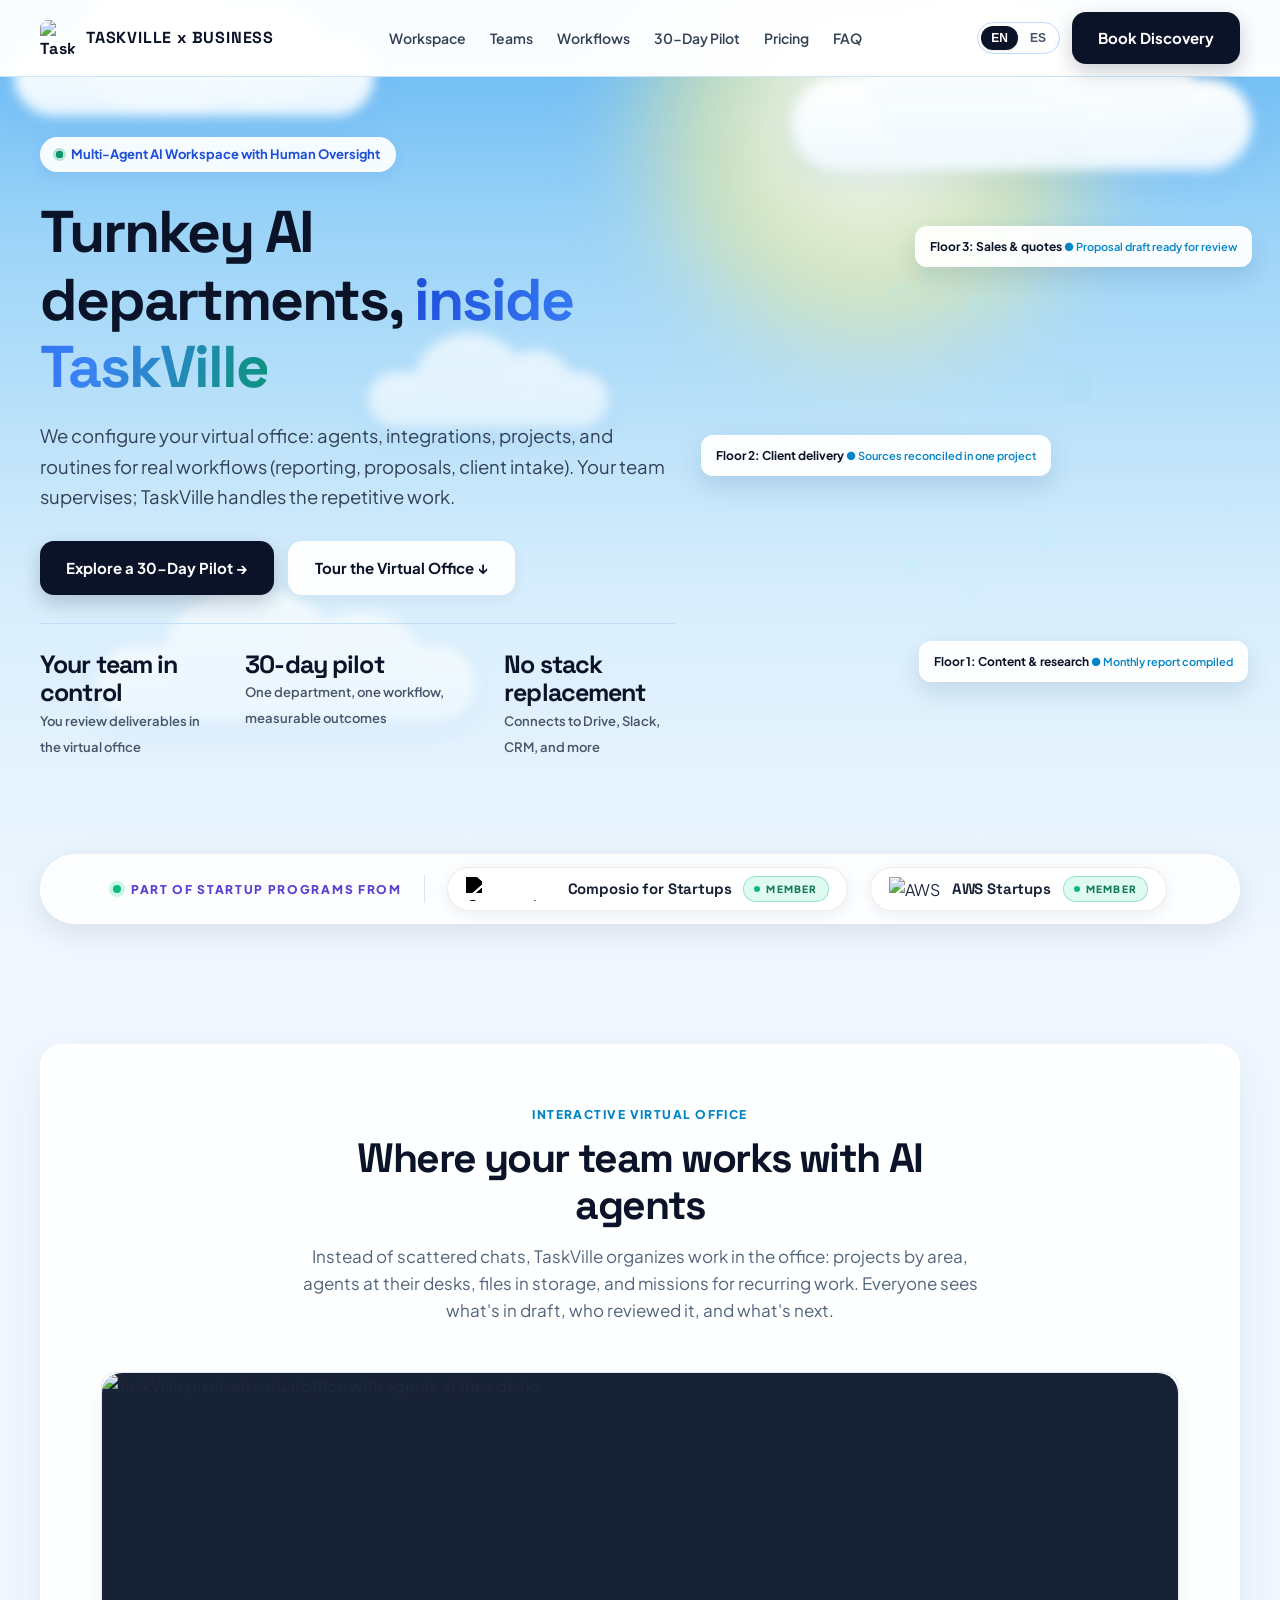
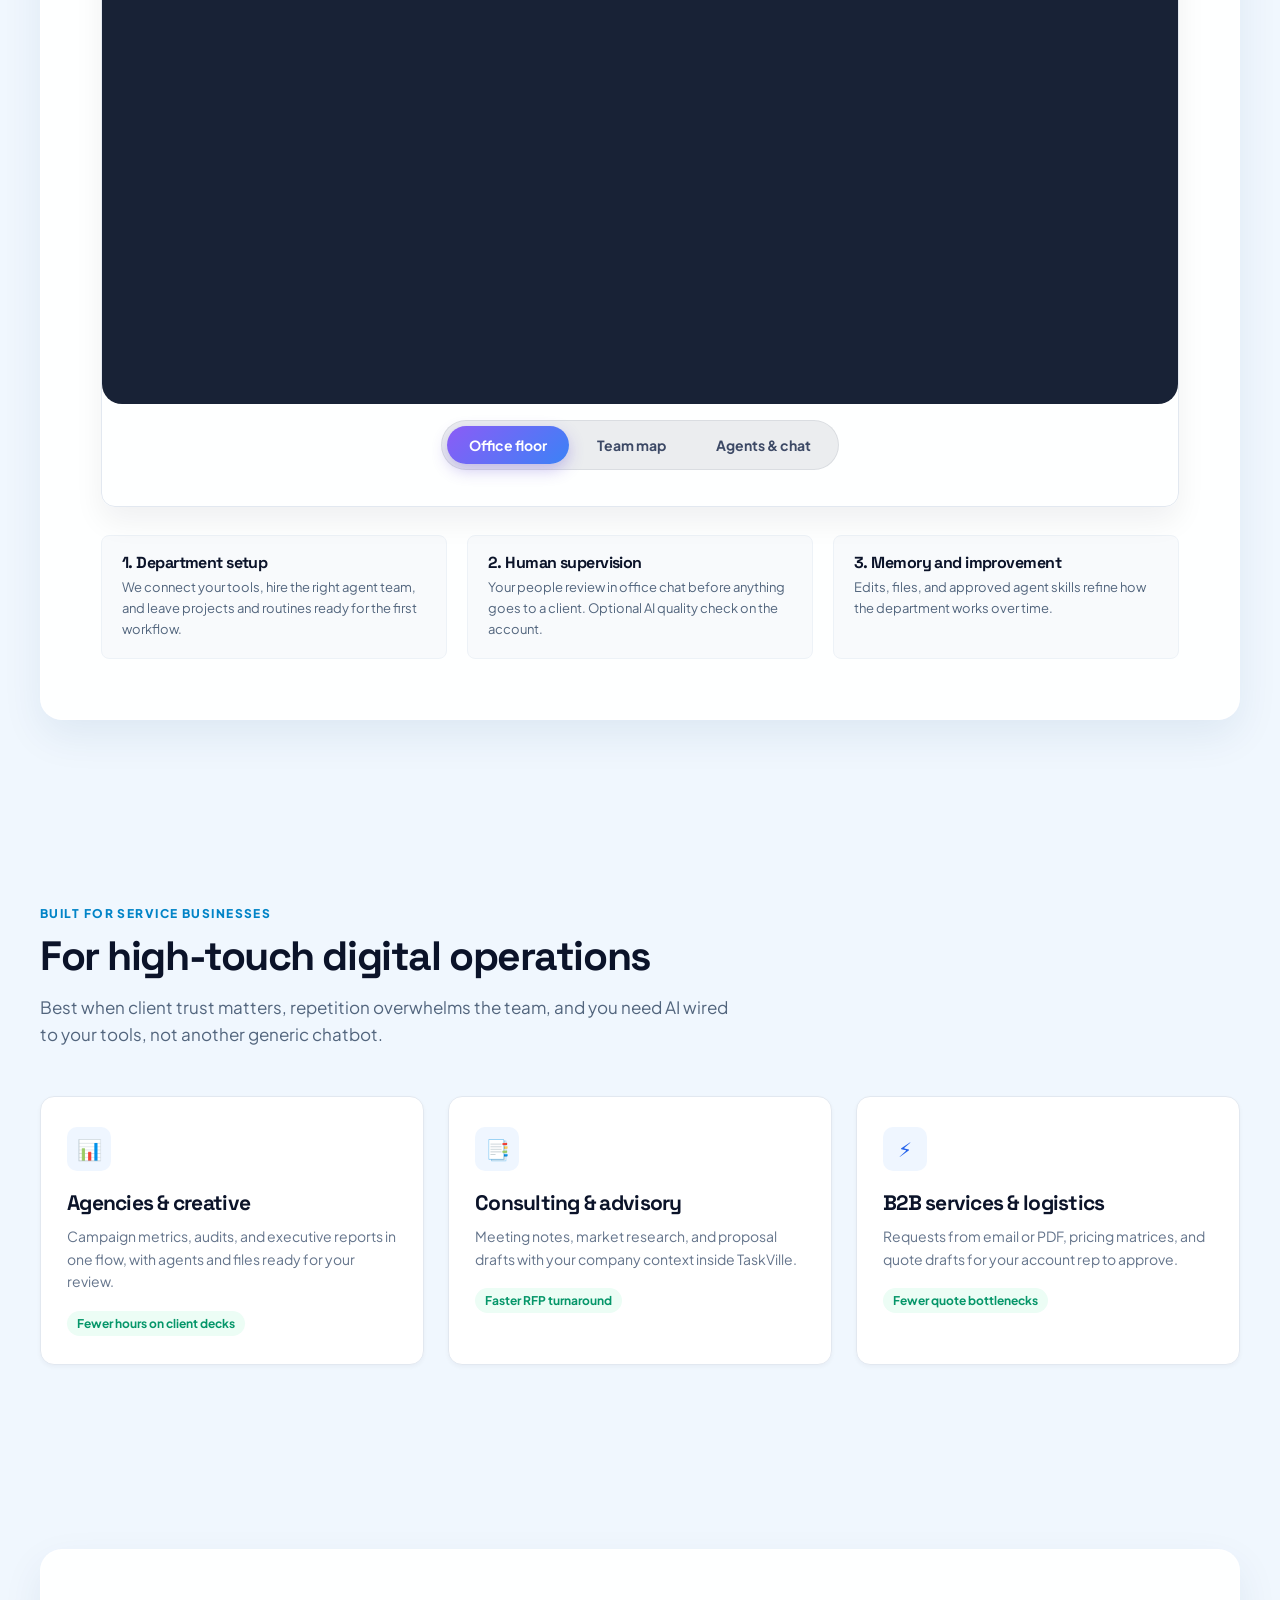
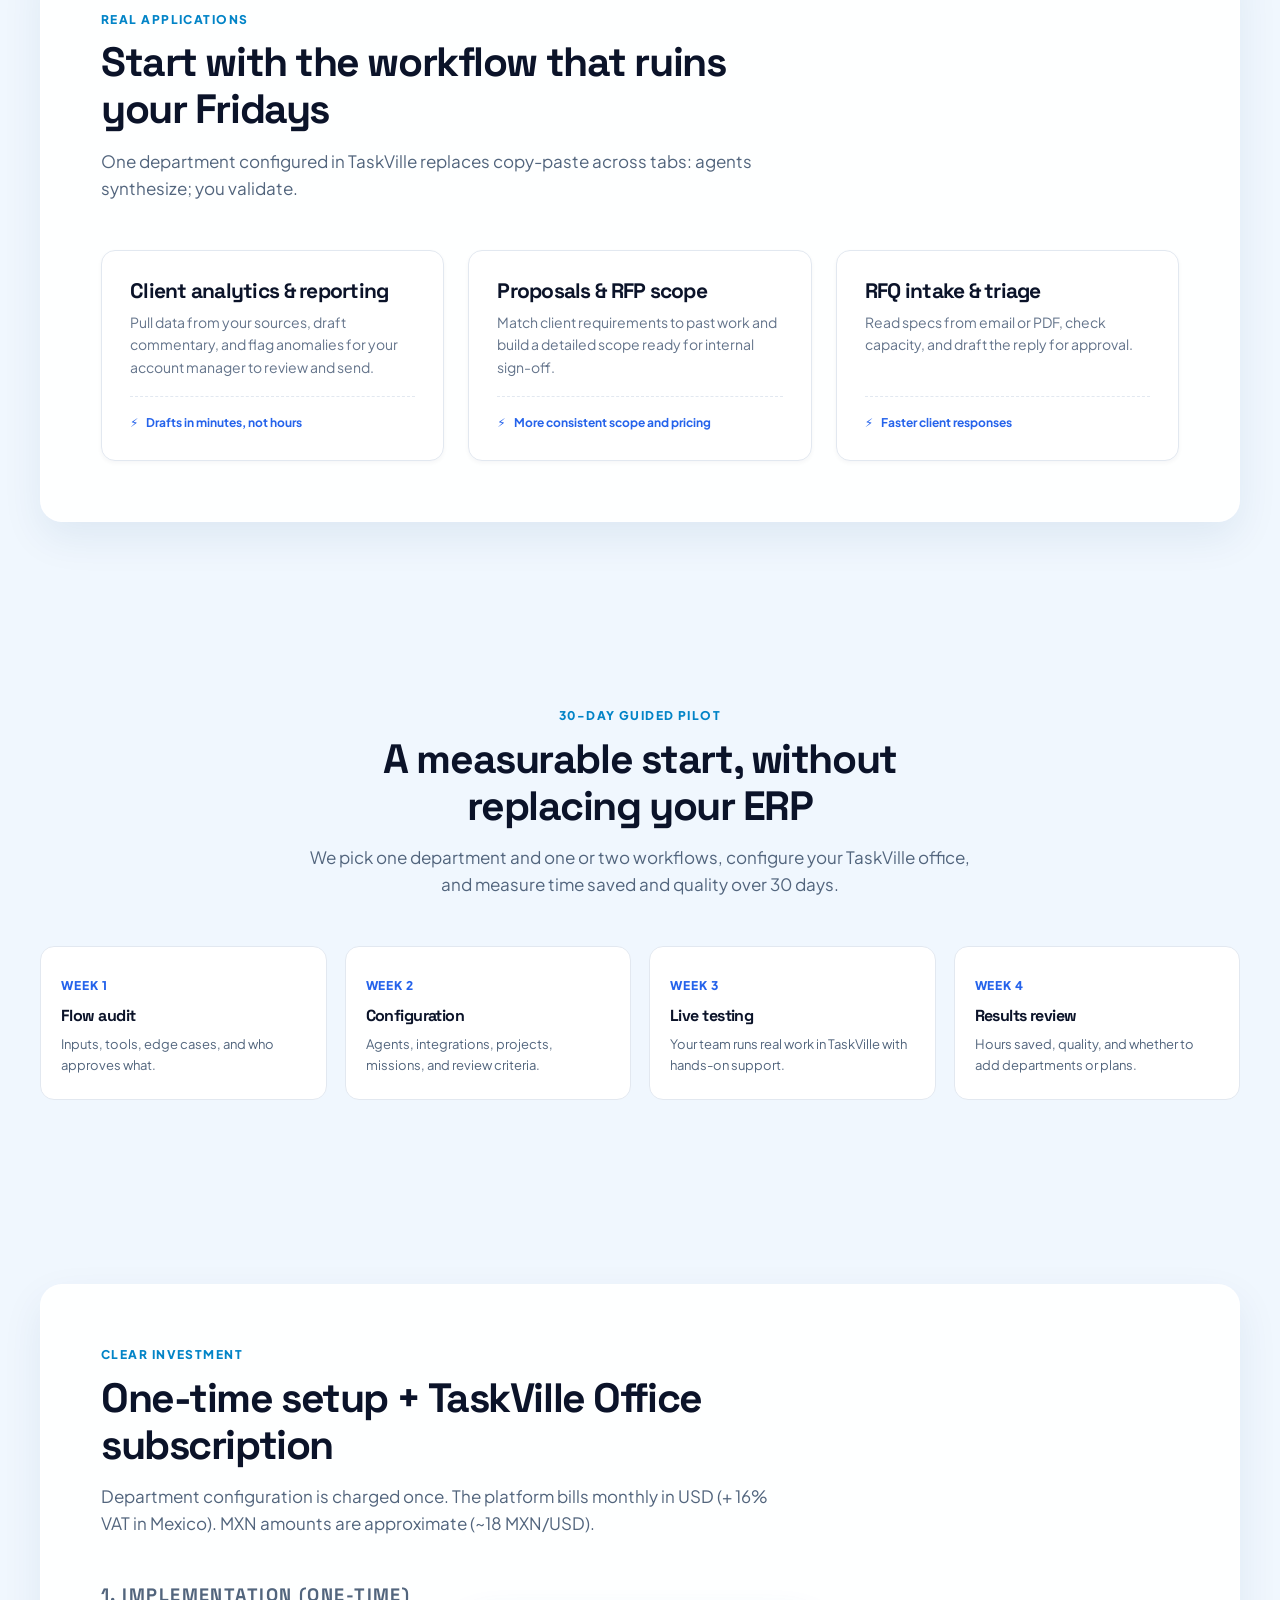
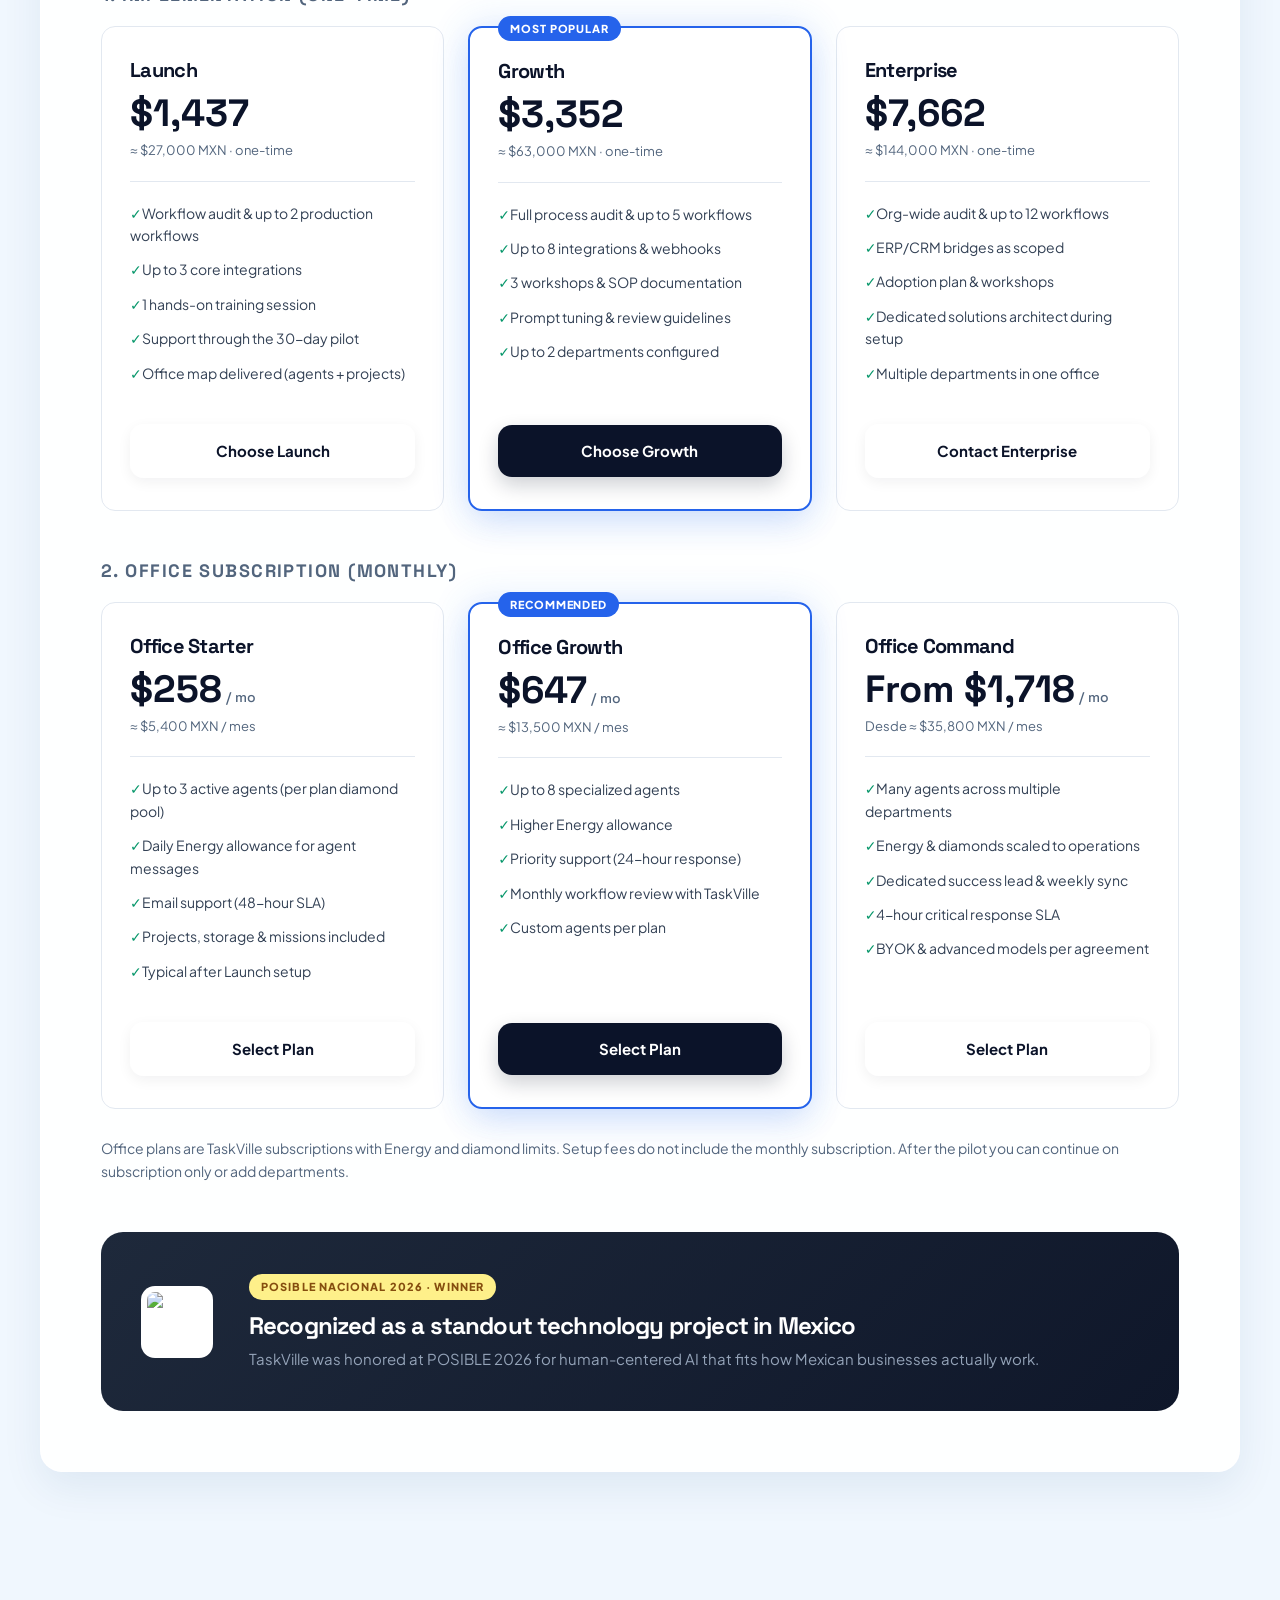
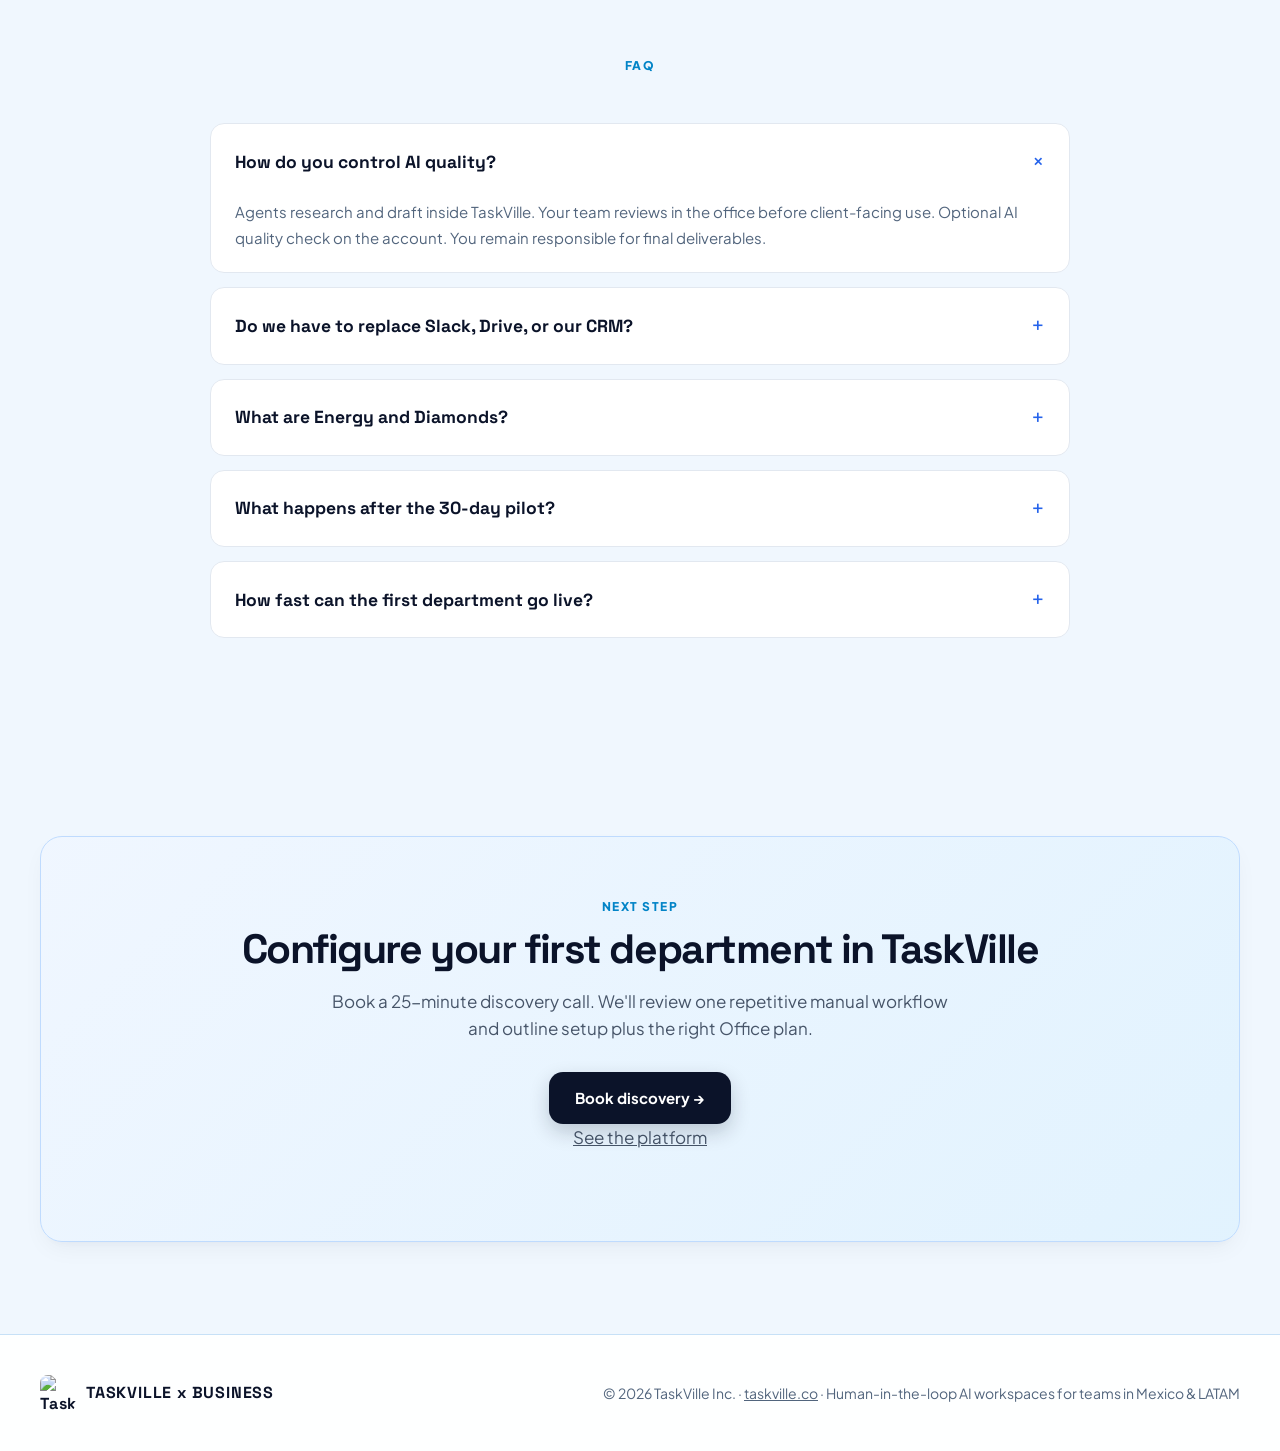
==== commit b877a8ca: "feat(business): add JSON-LD (Organization, WebPage, FAQPage) for GEO" ====
--- a/index.html
+++ b/index.html
@@ -10,6 +10,7 @@
   <link href='https://fonts.googleapis.com/css2?family=Plus+Jakarta+Sans:wght@400;500;600;700;800&family=Space+Grotesk:wght@600;700;800&display=swap' rel='stylesheet'>
   <link rel='stylesheet' href='styles.css'>
   <link rel='stylesheet' href='motion.css'>
+  <script type="application/ld+json">{"@context":"https://schema.org","@graph":[{"@type":"Organization","@id":"https://taskville.co/#organization","name":"TaskVille","url":"https://taskville.co","logo":"https://7c29b10336c7c5ef7e59bc7209cbaf71.cdn.bubble.io/f1791822396373x307512245030434200/dynamiccontent.properties.png","email":"hello@taskville.co","description":"TaskVille lets teams hire AI agents with real personalities and put them to work in a pixel-art virtual office.","founder":{"@type":"Person","name":"Rodrigo Medina"},"foundingLocation":{"@type":"Place","name":"Monterrey, Mexico"}},{"@type":"WebPage","@id":"https://taskville.co/business/mx/#webpage","url":"https://taskville.co/business/mx/","name":"TaskVille Business Mexico | Turnkey AI departments in your virtual office","inLanguage":["en","es"],"isPartOf":{"@id":"https://taskville.co/#organization"},"about":{"@id":"https://taskville.co/#organization"}},{"@type":"FAQPage","@id":"https://taskville.co/business/mx/#faq","inLanguage":"en","mainEntity":[{"@type":"Question","name":"How do you control AI quality?","acceptedAnswer":{"@type":"Answer","text":"Agents research and draft inside TaskVille. Your team reviews in the office before client-facing use. Optional AI quality check on the account. You remain responsible for final deliverables."}},{"@type":"Question","name":"Do we have to replace Slack, Drive, or our CRM?","acceptedAnswer":{"@type":"Answer","text":"No. TaskVille connects to tools you already use: Google Workspace, Slack, CRM, and hundreds more. Agents read, draft, and place outputs where you define."}},{"@type":"Question","name":"What are Energy and Diamonds?","acceptedAnswer":{"@type":"Answer","text":"Diamonds are your budget to hire agents; firing an agent refunds them. Energy powers daily agent messages (1 message = 1 Energy), refilled each day per your Office plan."}},{"@type":"Question","name":"What happens after the 30-day pilot?","acceptedAnswer":{"@type":"Answer","text":"No lock-in on setup. You review results together. If you continue, you pay the agreed Office subscription. If not, you keep the documentation and process map from configuration."}},{"@type":"Question","name":"How fast can the first department go live?","acceptedAnswer":{"@type":"Answer","text":"Discovery in 3 to 5 business days; configuration in week 2. By week 3 your team can run real work in the configured office."}}]}]}</script>
   <style>
     .tp-section { padding: 16px 0 28px; position: relative; z-index: 2; }
     .tp-strip { display: flex; align-items: center; justify-content: center; flex-wrap: wrap; gap: 12px 22px; padding: 12px 22px; border-radius: 999px; background: rgba(255,255,255,0.8); border: 1px solid rgba(255,255,255,0.95); box-shadow: 0 10px 30px rgba(24,34,54,0.1), inset 0 1px 0 rgba(255,255,255,0.9); backdrop-filter: blur(14px); -webkit-backdrop-filter: blur(14px); }
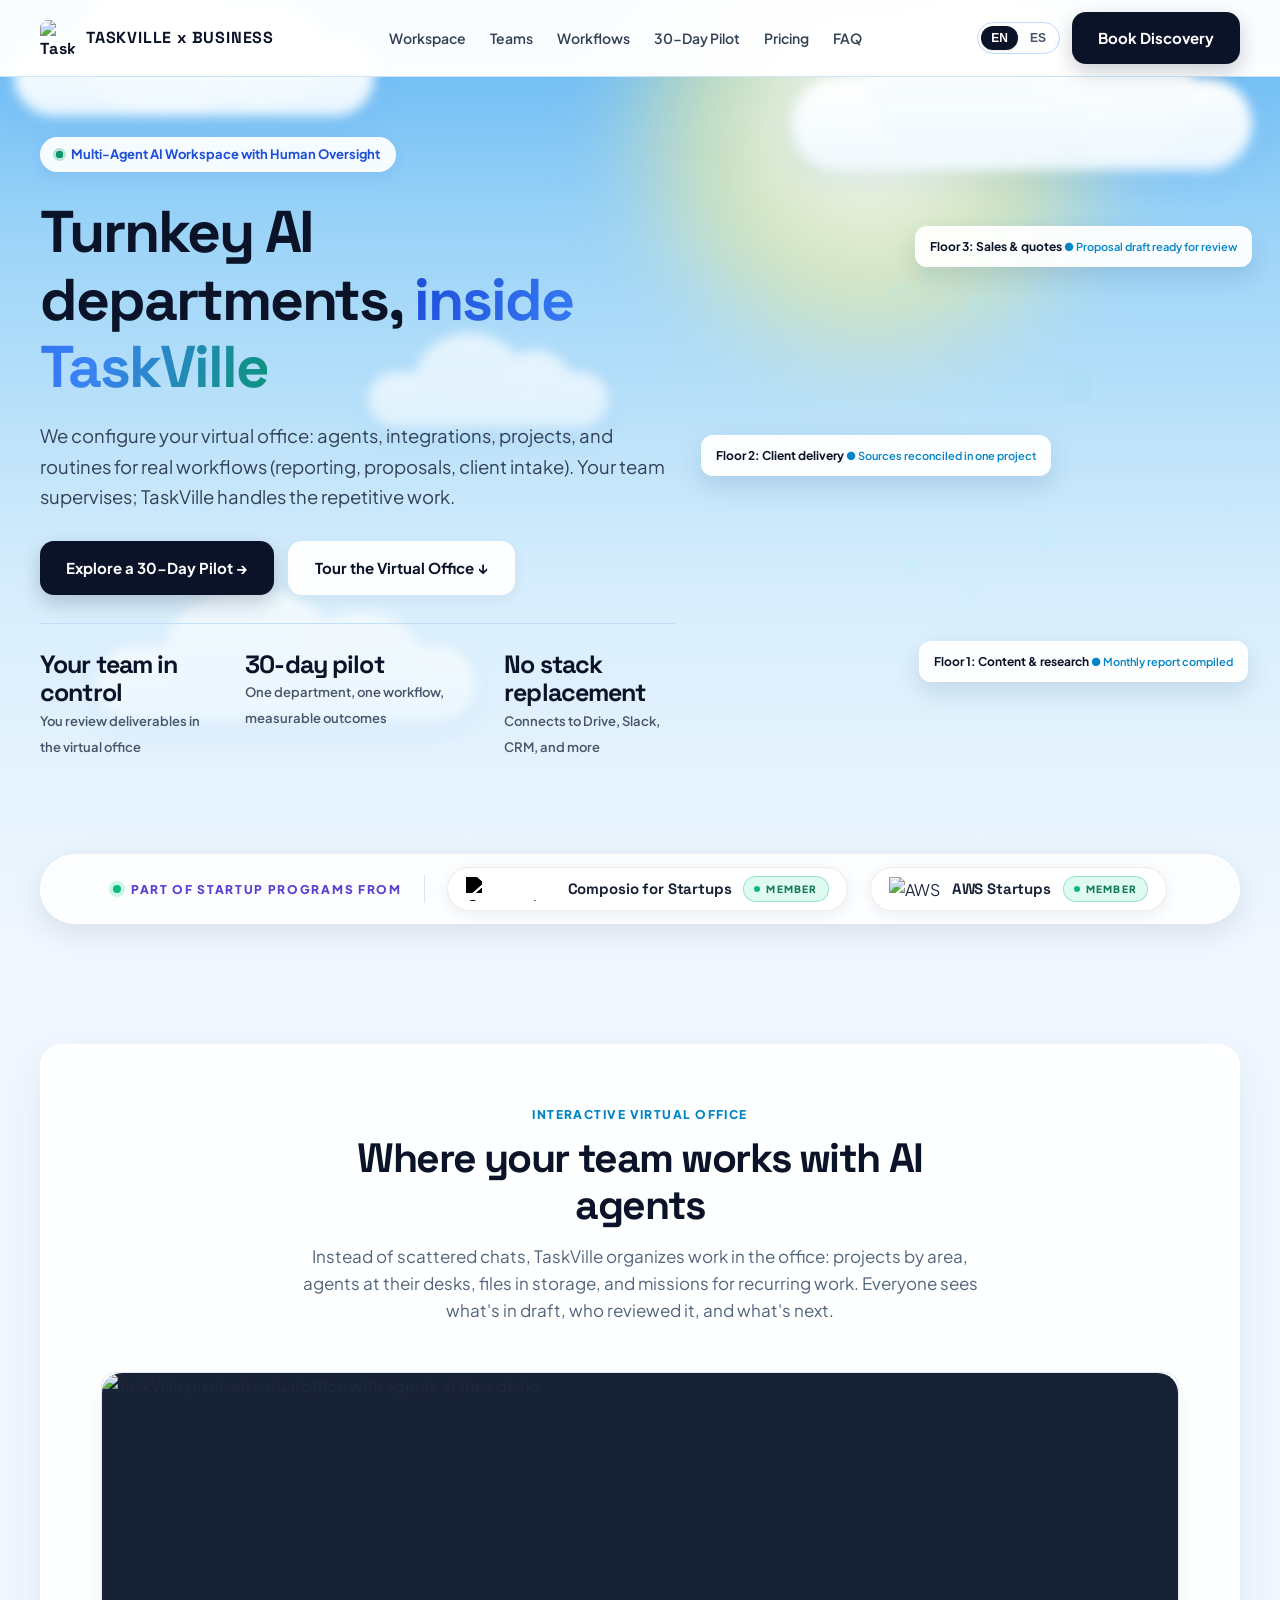
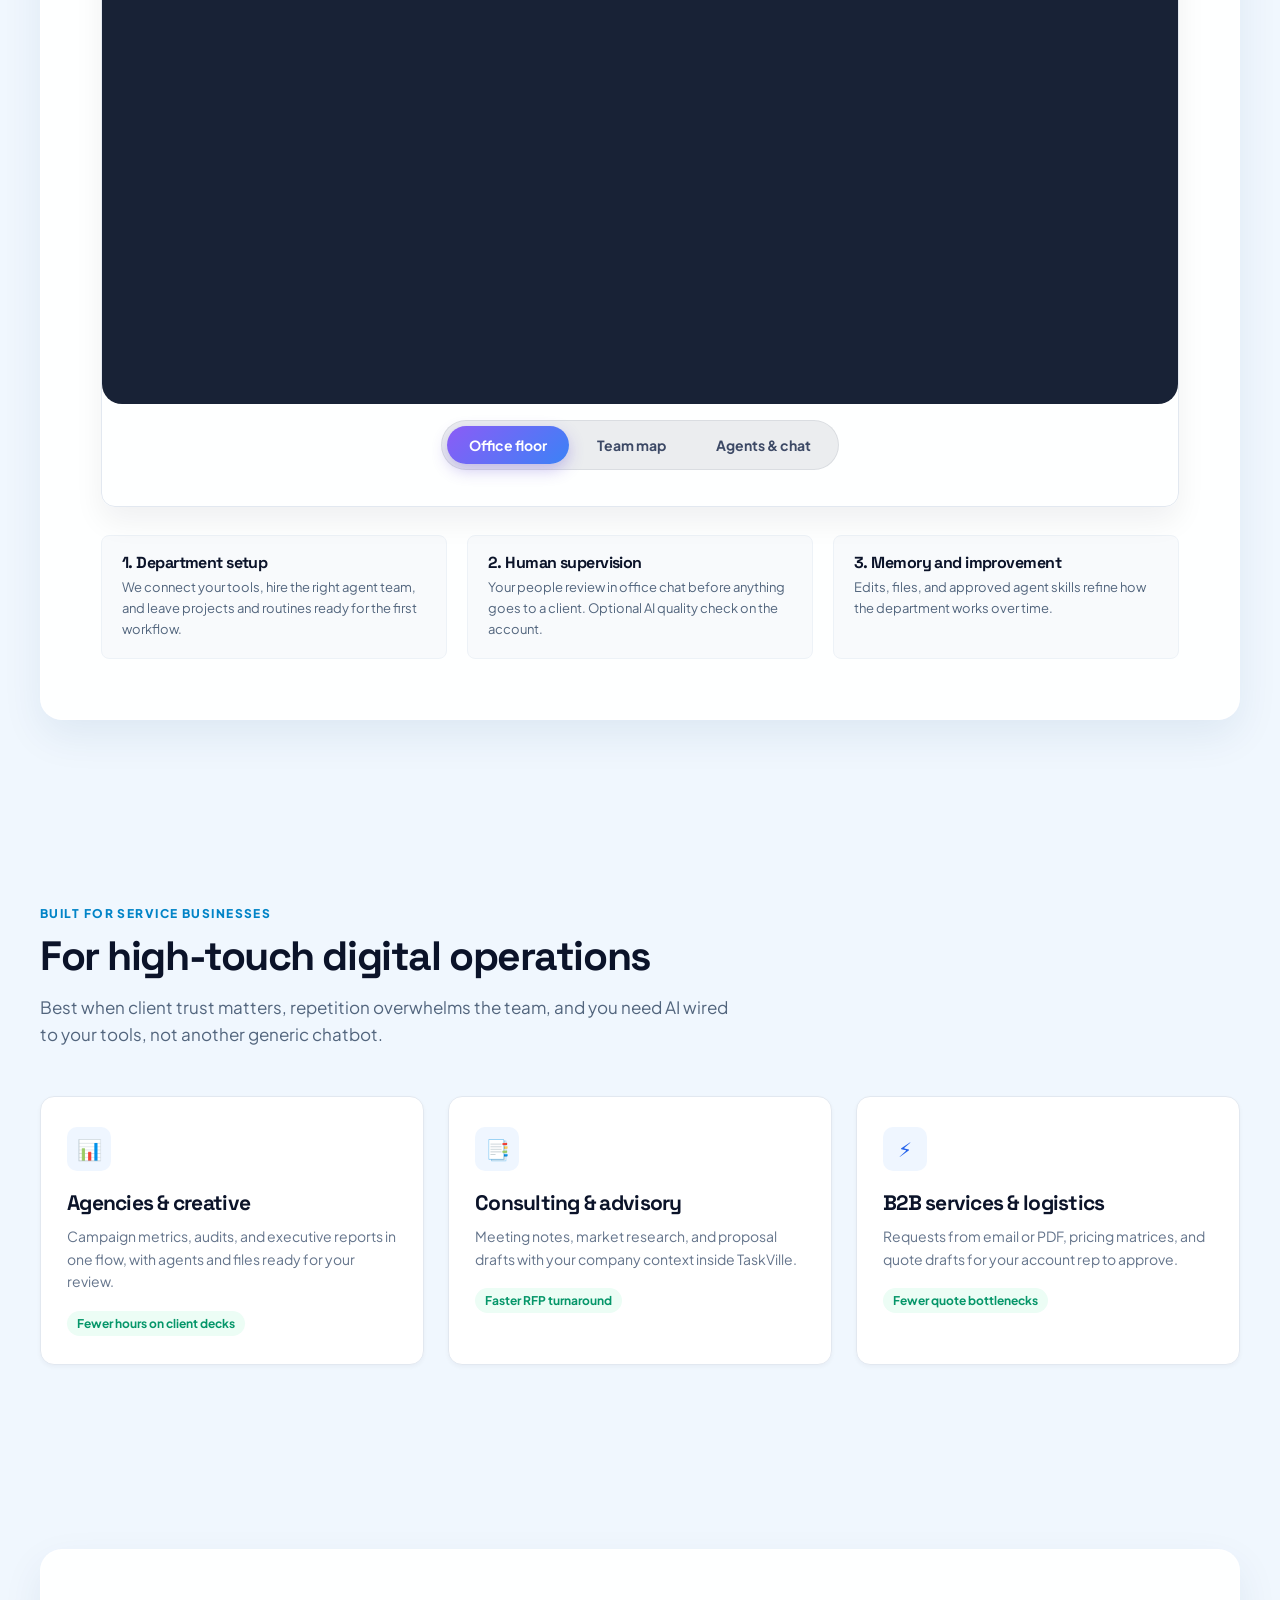
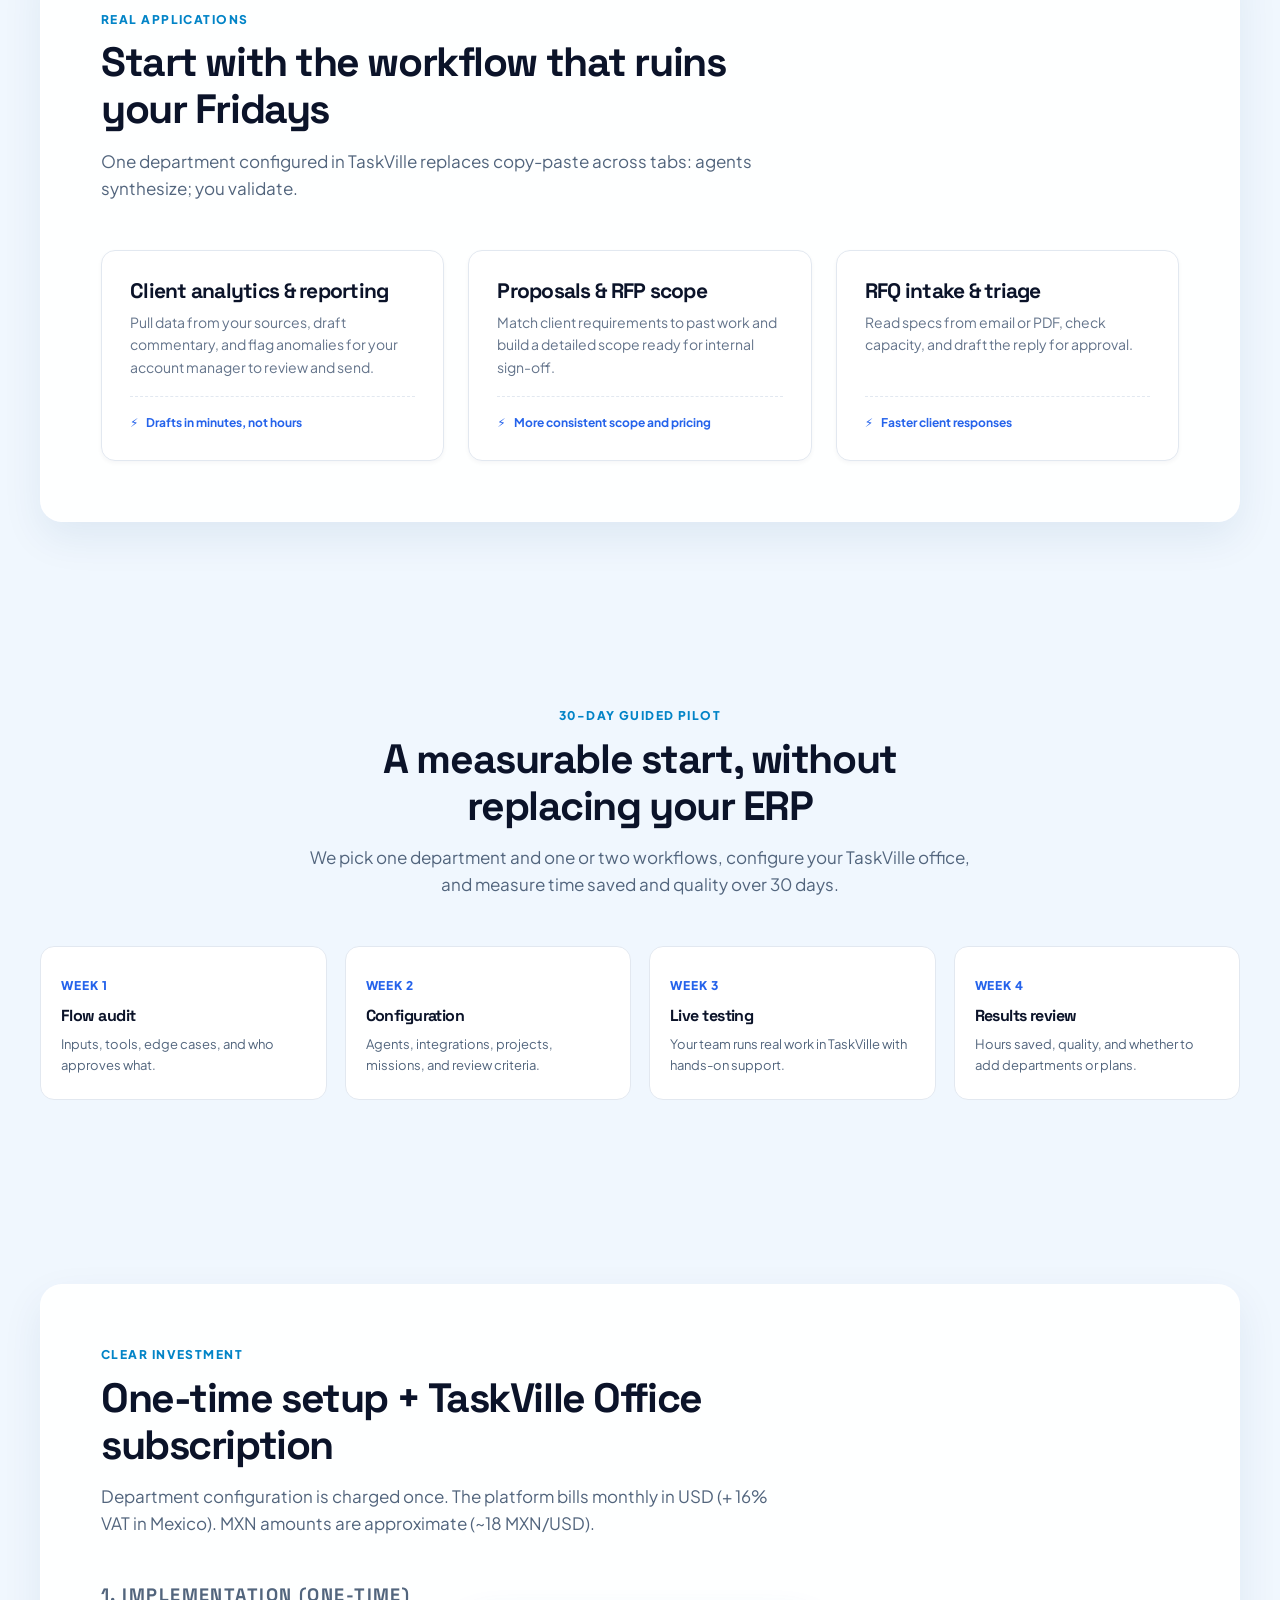
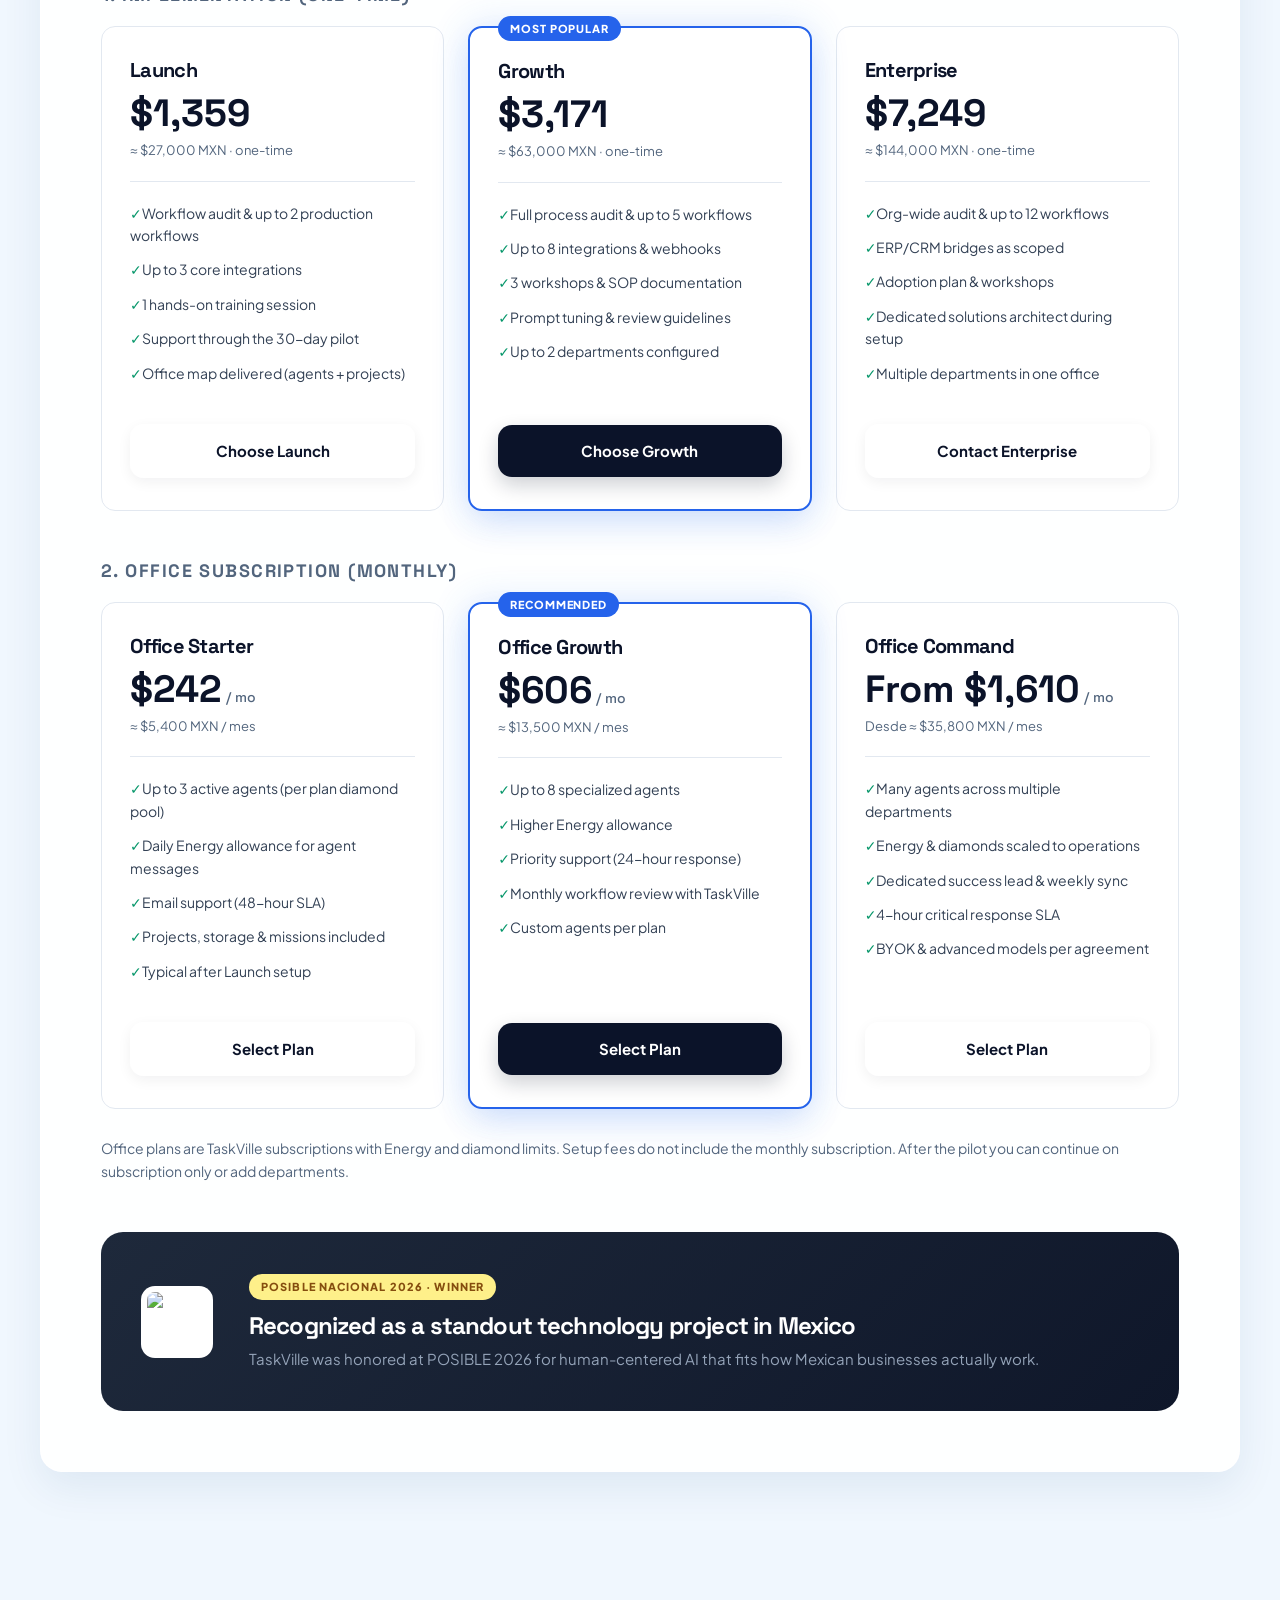
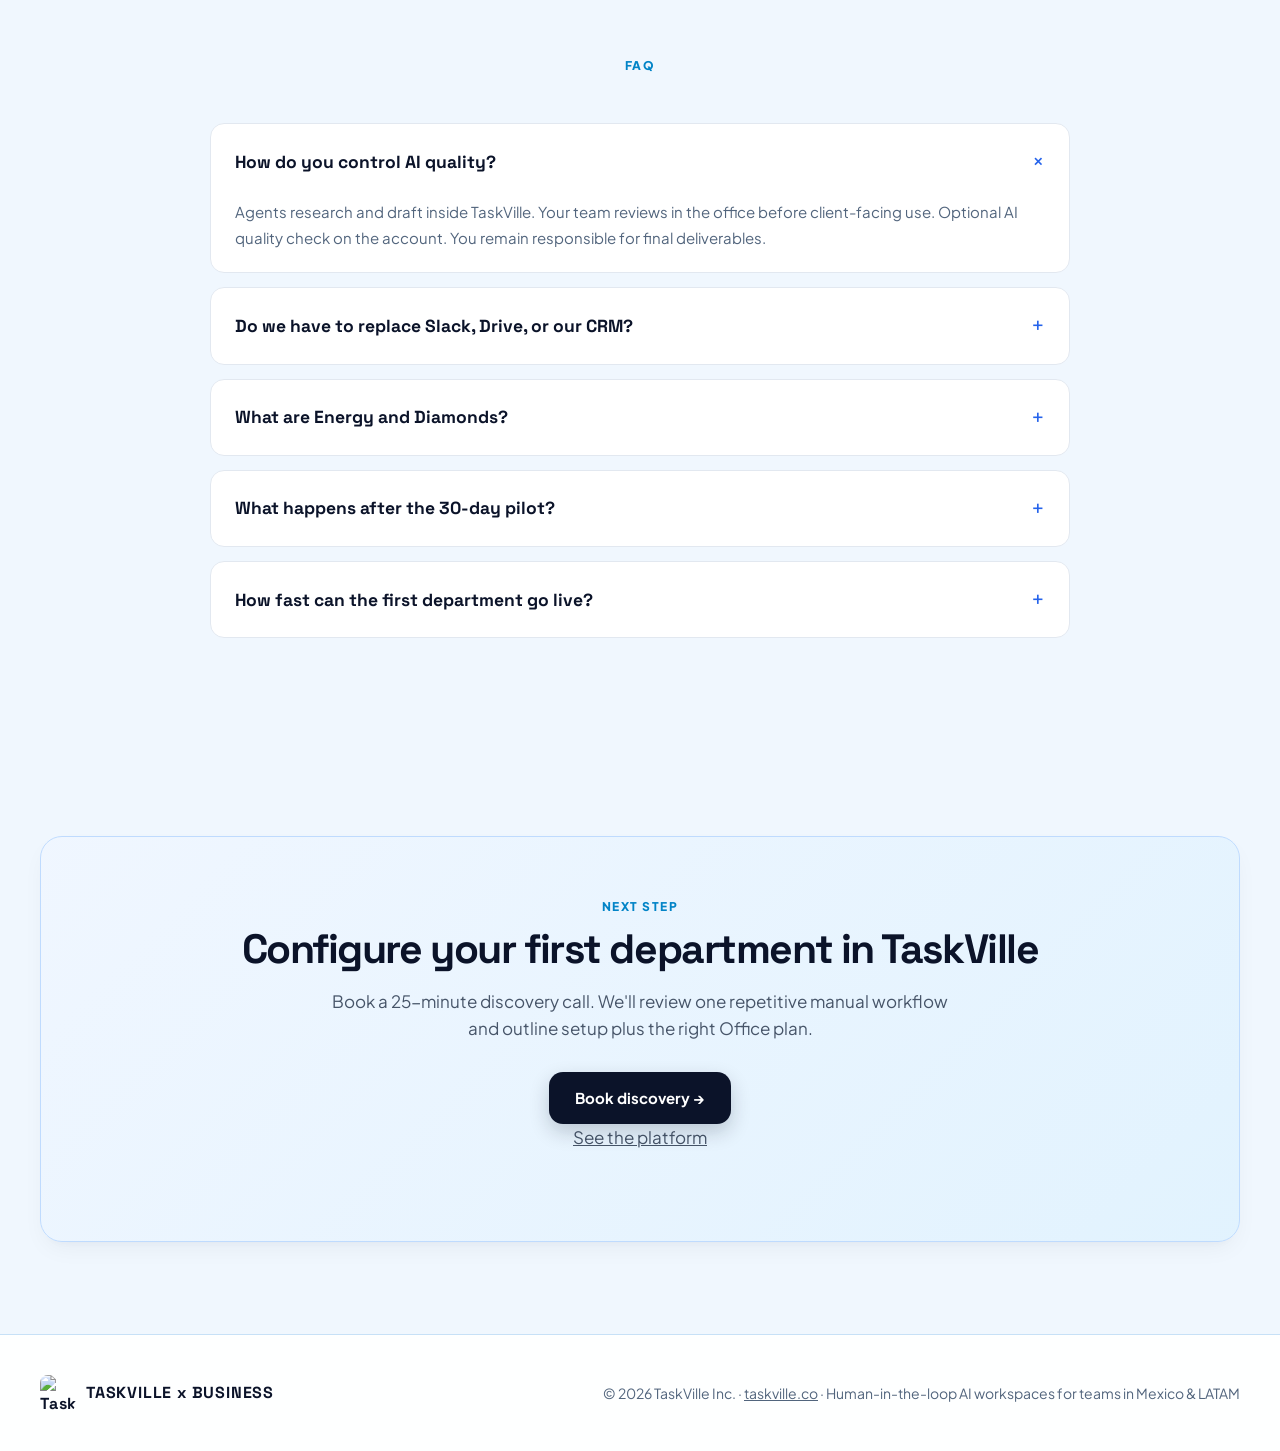
==== commit 0564cad1: "fix(seo): set WebPage inLanguage to en in /business/mx JSON-LD" ====
--- a/index.html
+++ b/index.html
@@ -10,7 +10,7 @@
   <link href='https://fonts.googleapis.com/css2?family=Plus+Jakarta+Sans:wght@400;500;600;700;800&family=Space+Grotesk:wght@600;700;800&display=swap' rel='stylesheet'>
   <link rel='stylesheet' href='styles.css'>
   <link rel='stylesheet' href='motion.css'>
-  <script type="application/ld+json">{"@context":"https://schema.org","@graph":[{"@type":"Organization","@id":"https://taskville.co/#organization","name":"TaskVille","url":"https://taskville.co","logo":"https://7c29b10336c7c5ef7e59bc7209cbaf71.cdn.bubble.io/f1791822396373x307512245030434200/dynamiccontent.properties.png","email":"hello@taskville.co","description":"TaskVille lets teams hire AI agents with real personalities and put them to work in a pixel-art virtual office.","founder":{"@type":"Person","name":"Rodrigo Medina"},"foundingLocation":{"@type":"Place","name":"Monterrey, Mexico"}},{"@type":"WebPage","@id":"https://taskville.co/business/mx/#webpage","url":"https://taskville.co/business/mx/","name":"TaskVille Business Mexico | Turnkey AI departments in your virtual office","inLanguage":["en","es"],"isPartOf":{"@id":"https://taskville.co/#organization"},"about":{"@id":"https://taskville.co/#organization"}},{"@type":"FAQPage","@id":"https://taskville.co/business/mx/#faq","inLanguage":"en","mainEntity":[{"@type":"Question","name":"How do you control AI quality?","acceptedAnswer":{"@type":"Answer","text":"Agents research and draft inside TaskVille. Your team reviews in the office before client-facing use. Optional AI quality check on the account. You remain responsible for final deliverables."}},{"@type":"Question","name":"Do we have to replace Slack, Drive, or our CRM?","acceptedAnswer":{"@type":"Answer","text":"No. TaskVille connects to tools you already use: Google Workspace, Slack, CRM, and hundreds more. Agents read, draft, and place outputs where you define."}},{"@type":"Question","name":"What are Energy and Diamonds?","acceptedAnswer":{"@type":"Answer","text":"Diamonds are your budget to hire agents; firing an agent refunds them. Energy powers daily agent messages (1 message = 1 Energy), refilled each day per your Office plan."}},{"@type":"Question","name":"What happens after the 30-day pilot?","acceptedAnswer":{"@type":"Answer","text":"No lock-in on setup. You review results together. If you continue, you pay the agreed Office subscription. If not, you keep the documentation and process map from configuration."}},{"@type":"Question","name":"How fast can the first department go live?","acceptedAnswer":{"@type":"Answer","text":"Discovery in 3 to 5 business days; configuration in week 2. By week 3 your team can run real work in the configured office."}}]}]}</script>
+  <script type="application/ld+json">{"@context":"https://schema.org","@graph":[{"@type":"Organization","@id":"https://taskville.co/#organization","name":"TaskVille","url":"https://taskville.co","logo":"https://7c29b10336c7c5ef7e59bc7209cbaf71.cdn.bubble.io/f1791822396373x307512245030434200/dynamiccontent.properties.png","email":"hello@taskville.co","description":"TaskVille lets teams hire AI agents with real personalities and put them to work in a pixel-art virtual office.","founder":{"@type":"Person","name":"Rodrigo Medina"},"foundingLocation":{"@type":"Place","name":"Monterrey, Mexico"}},{"@type":"WebPage","@id":"https://taskville.co/business/mx/#webpage","url":"https://taskville.co/business/mx/","name":"TaskVille Business Mexico | Turnkey AI departments in your virtual office","inLanguage":"en","isPartOf":{"@id":"https://taskville.co/#organization"},"about":{"@id":"https://taskville.co/#organization"}},{"@type":"FAQPage","@id":"https://taskville.co/business/mx/#faq","inLanguage":"en","mainEntity":[{"@type":"Question","name":"How do you control AI quality?","acceptedAnswer":{"@type":"Answer","text":"Agents research and draft inside TaskVille. Your team reviews in the office before client-facing use. Optional AI quality check on the account. You remain responsible for final deliverables."}},{"@type":"Question","name":"Do we have to replace Slack, Drive, or our CRM?","acceptedAnswer":{"@type":"Answer","text":"No. TaskVille connects to tools you already use: Google Workspace, Slack, CRM, and hundreds more. Agents read, draft, and place outputs where you define."}},{"@type":"Question","name":"What are Energy and Diamonds?","acceptedAnswer":{"@type":"Answer","text":"Diamonds are your budget to hire agents; firing an agent refunds them. Energy powers daily agent messages (1 message = 1 Energy), refilled each day per your Office plan."}},{"@type":"Question","name":"What happens after the 30-day pilot?","acceptedAnswer":{"@type":"Answer","text":"No lock-in on setup. You review results together. If you continue, you pay the agreed Office subscription. If not, you keep the documentation and process map from configuration."}},{"@type":"Question","name":"How fast can the first department go live?","acceptedAnswer":{"@type":"Answer","text":"Discovery in 3 to 5 business days; configuration in week 2. By week 3 your team can run real work in the configured office."}}]}]}</script>
   <style>
     .tp-section { padding: 16px 0 28px; position: relative; z-index: 2; }
     .tp-strip { display: flex; align-items: center; justify-content: center; flex-wrap: wrap; gap: 12px 22px; padding: 12px 22px; border-radius: 999px; background: rgba(255,255,255,0.8); border: 1px solid rgba(255,255,255,0.95); box-shadow: 0 10px 30px rgba(24,34,54,0.1), inset 0 1px 0 rgba(255,255,255,0.9); backdrop-filter: blur(14px); -webkit-backdrop-filter: blur(14px); }
